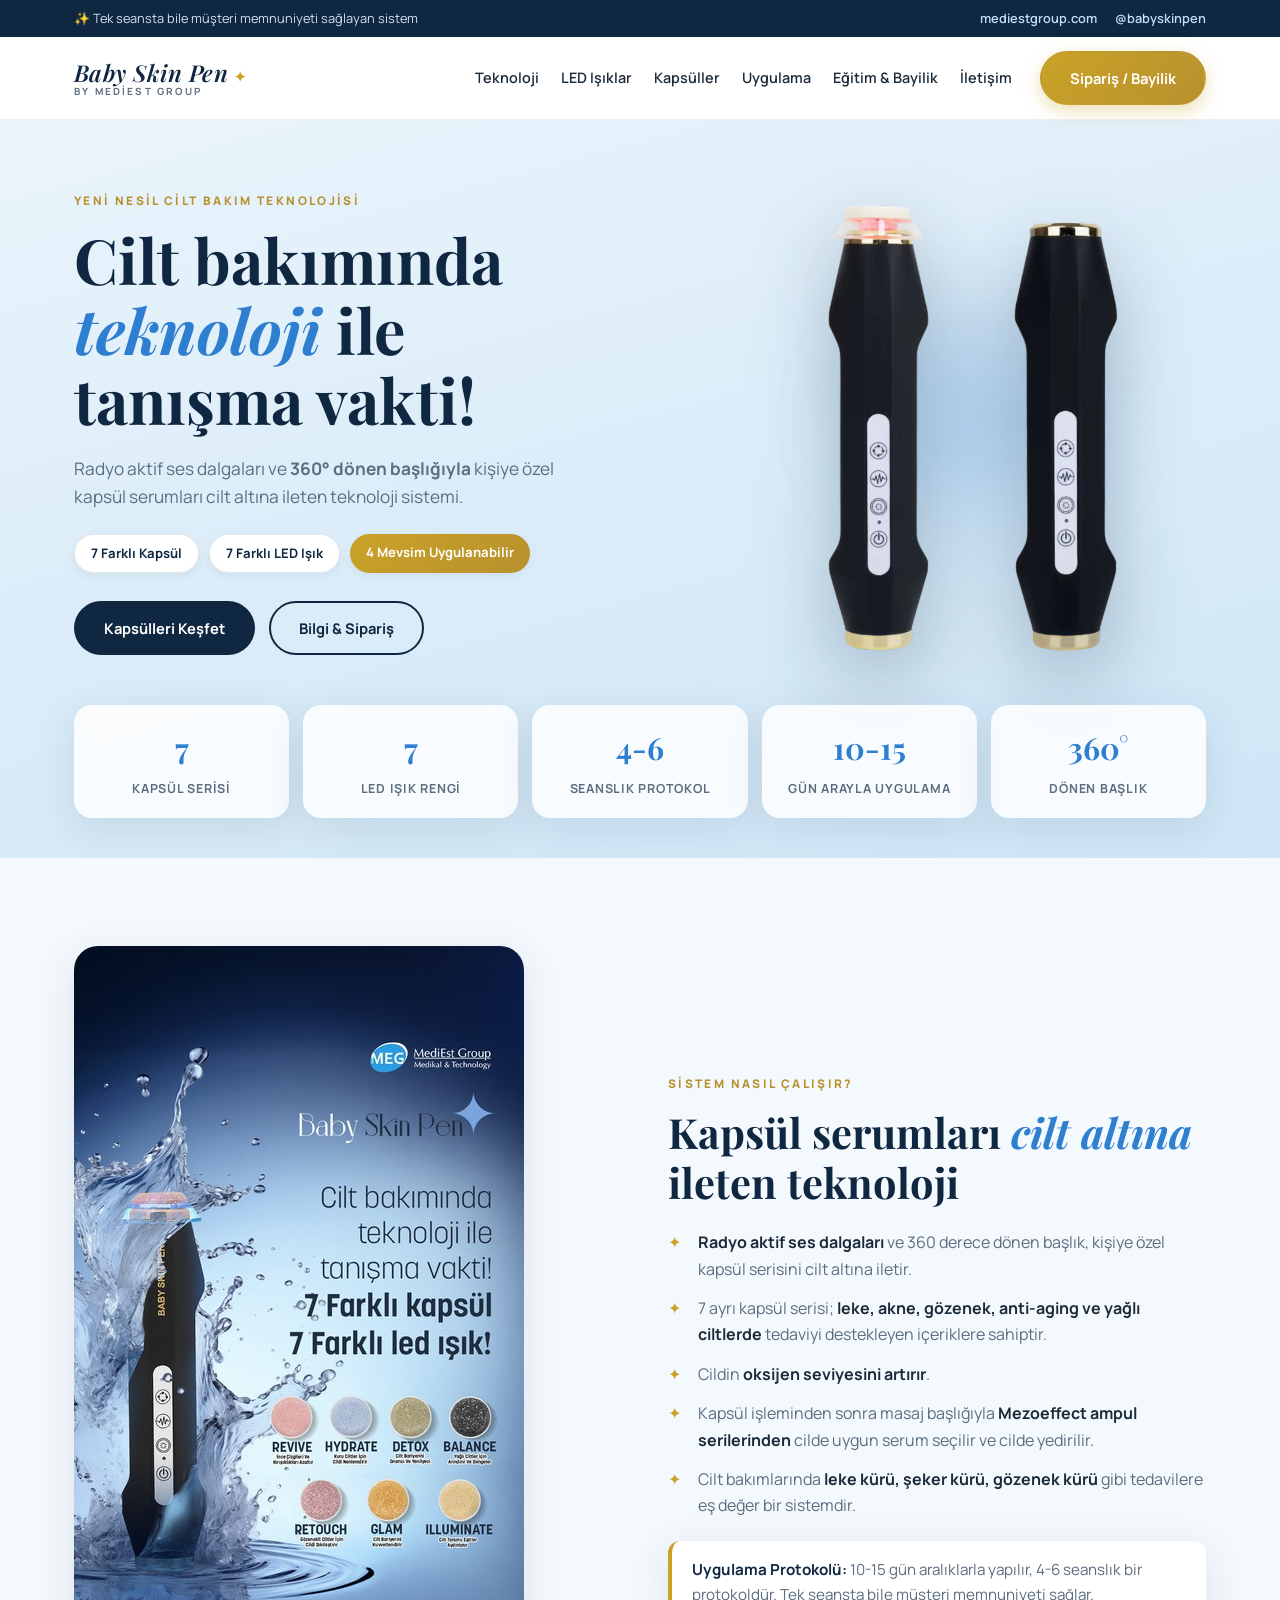
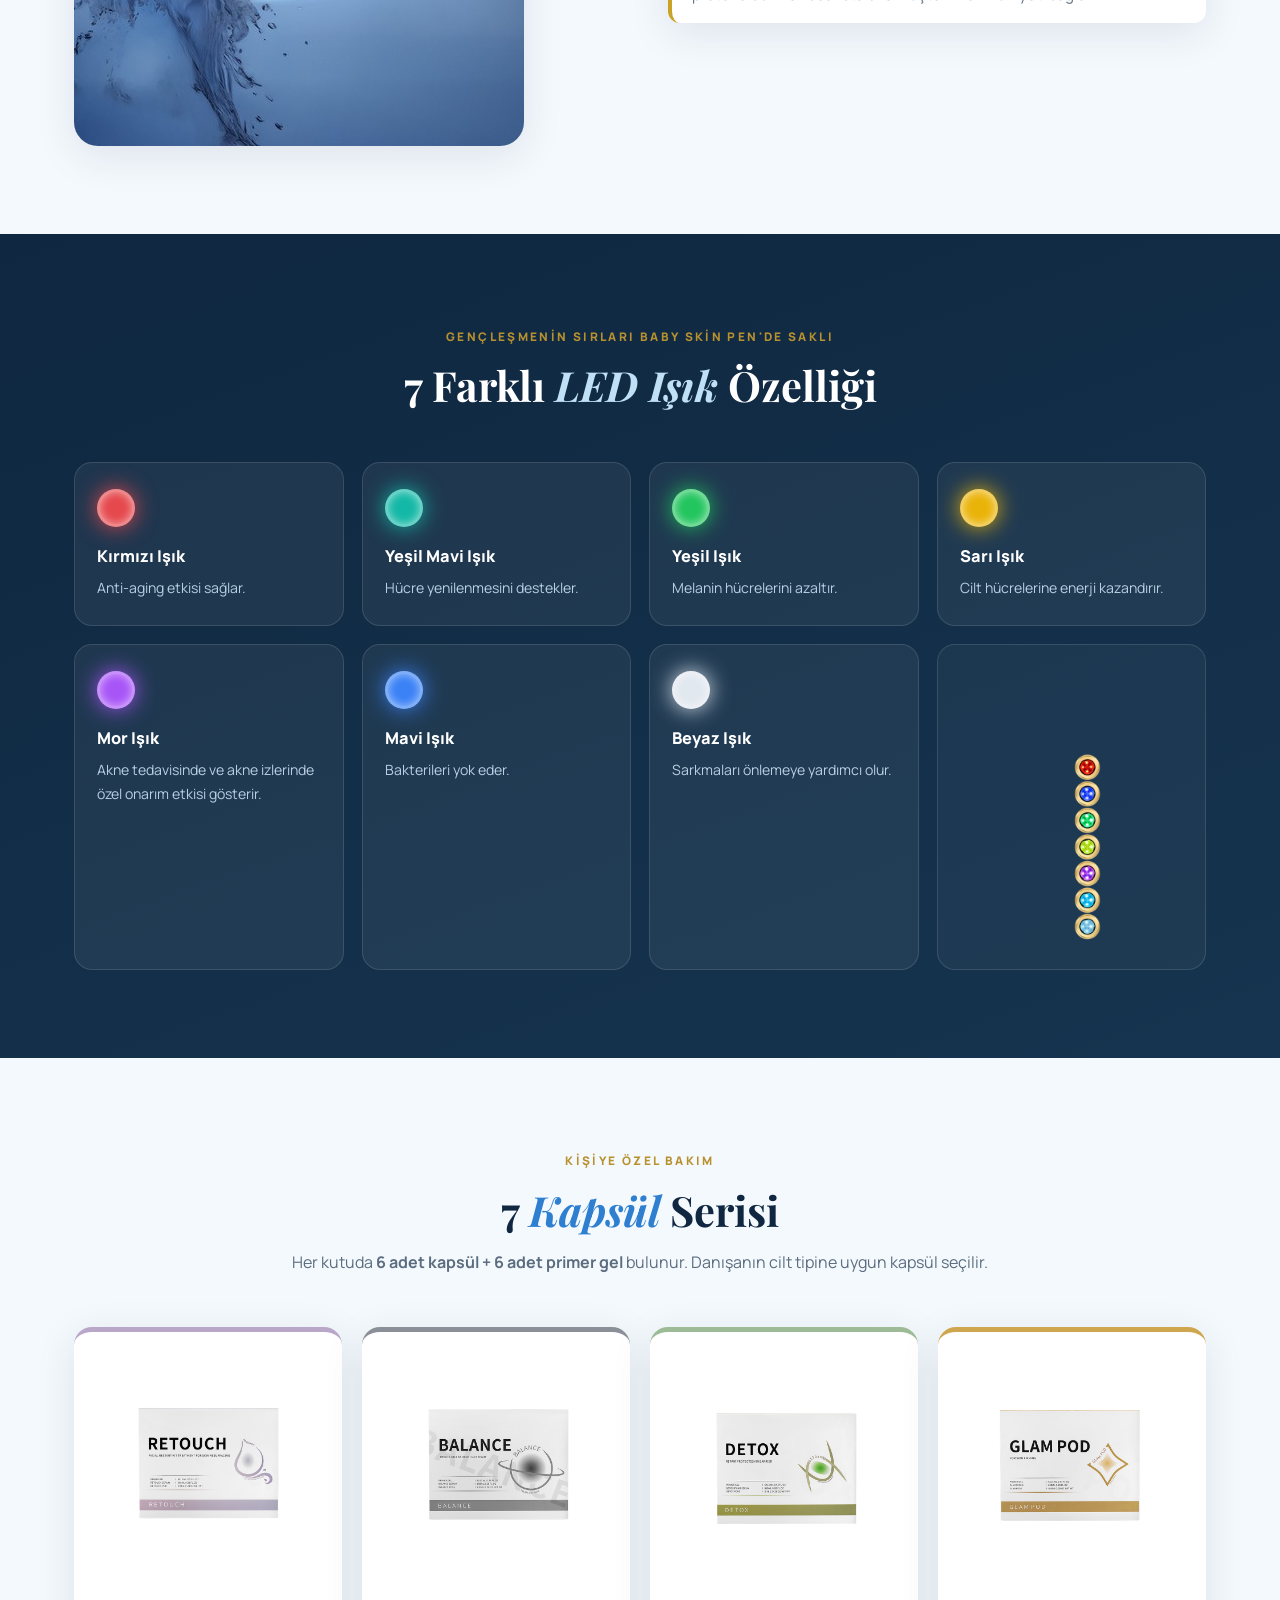
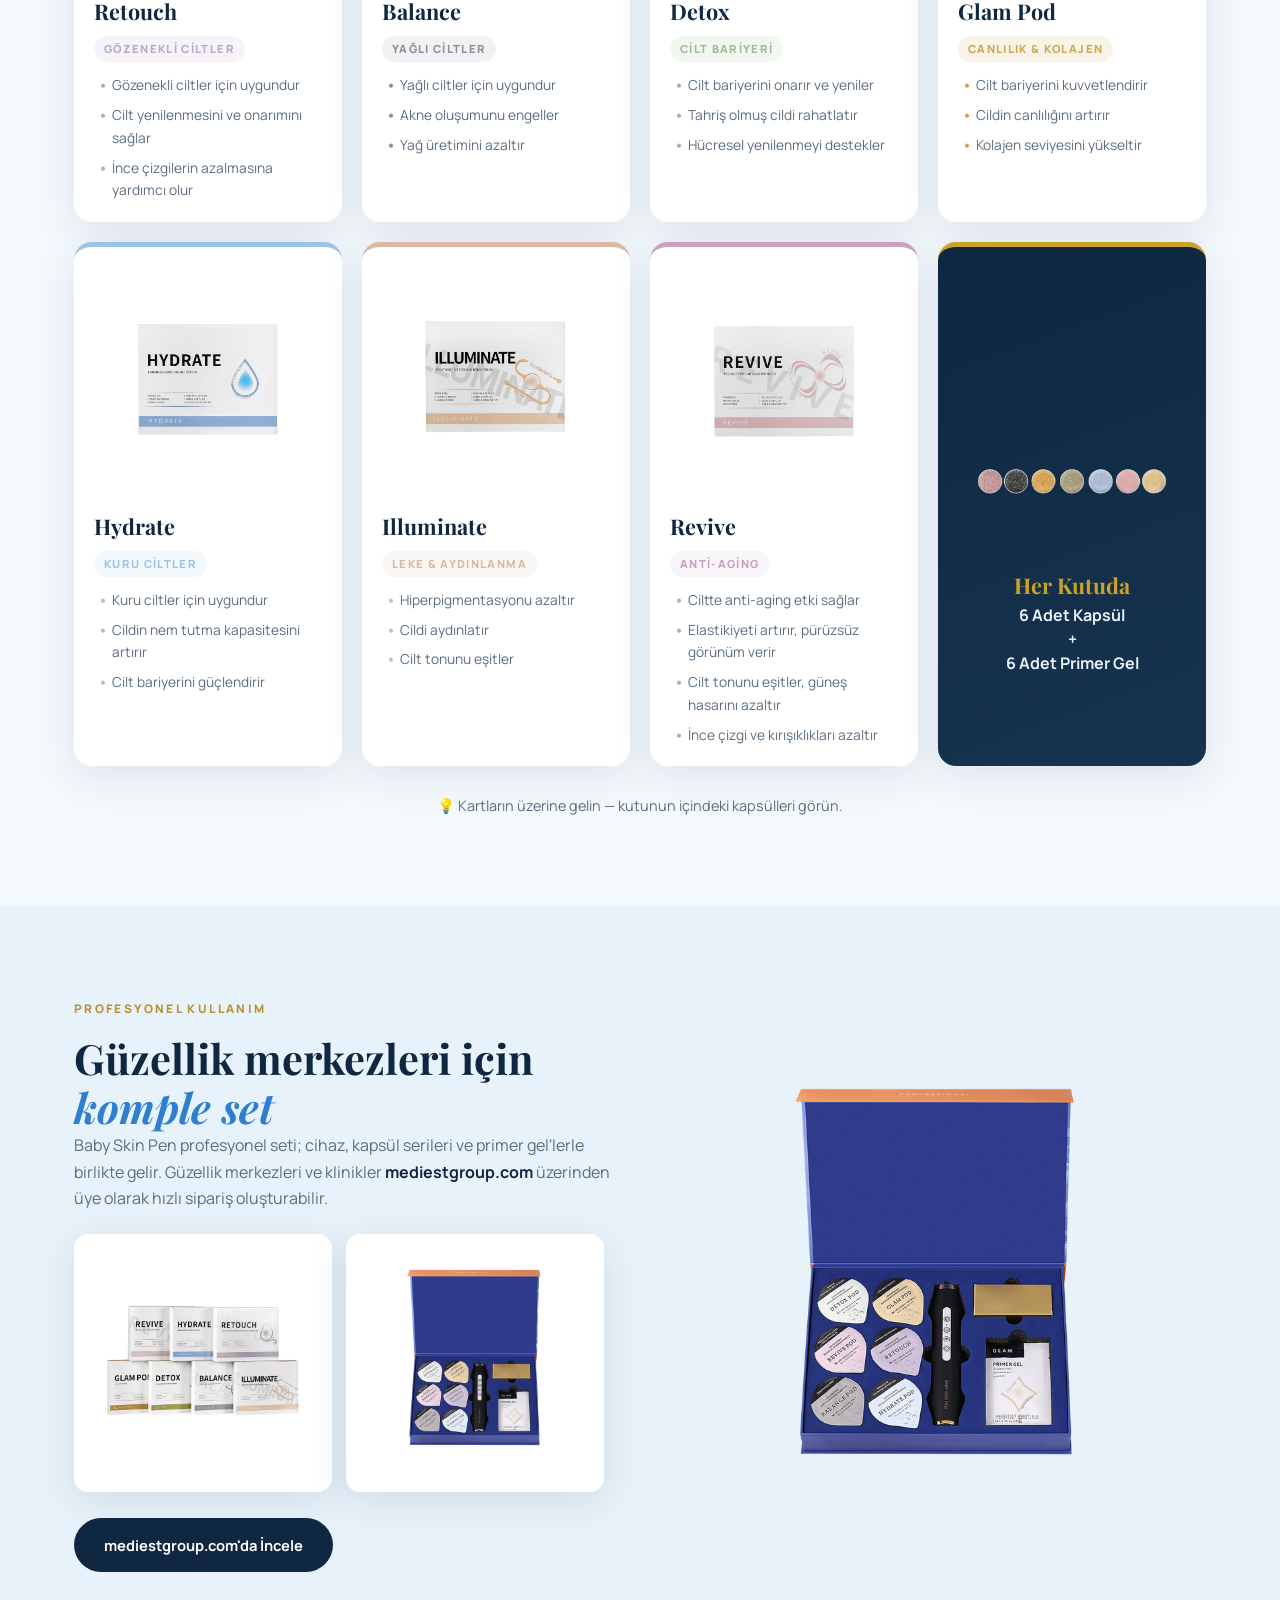
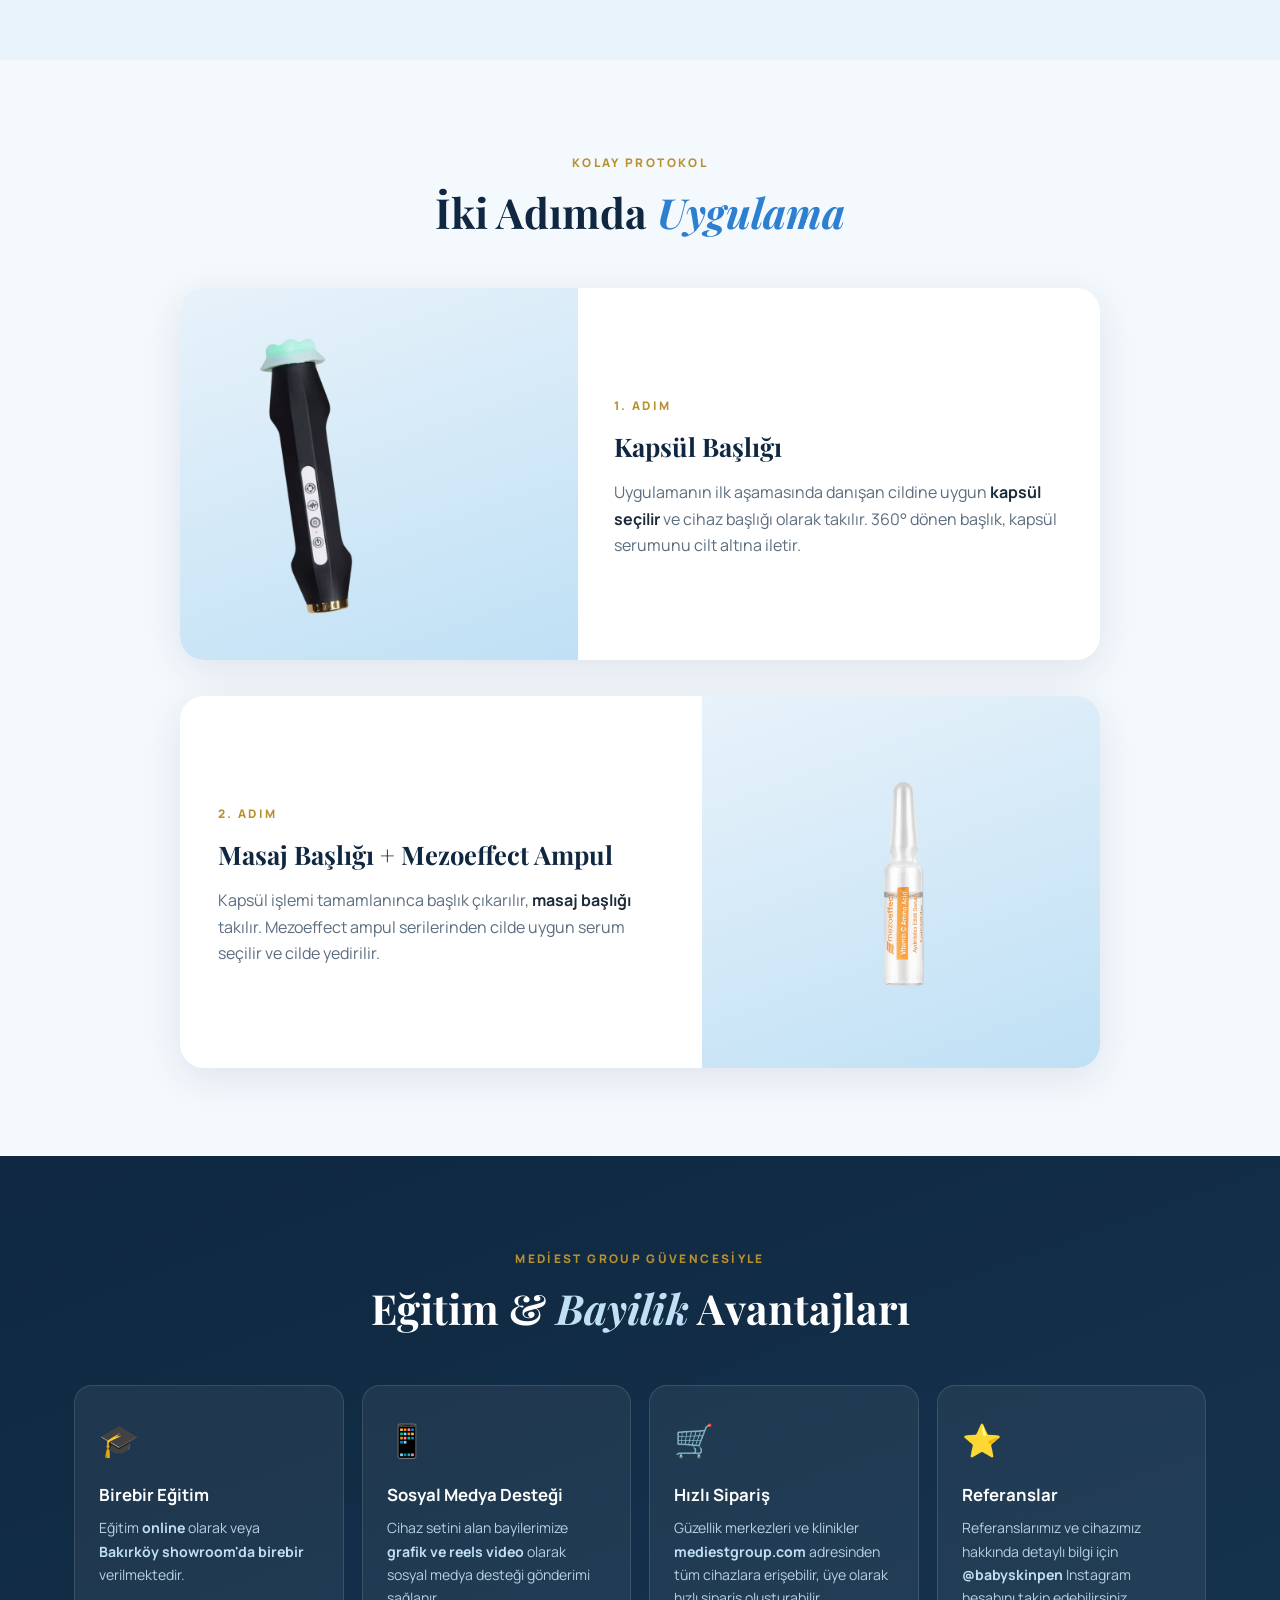
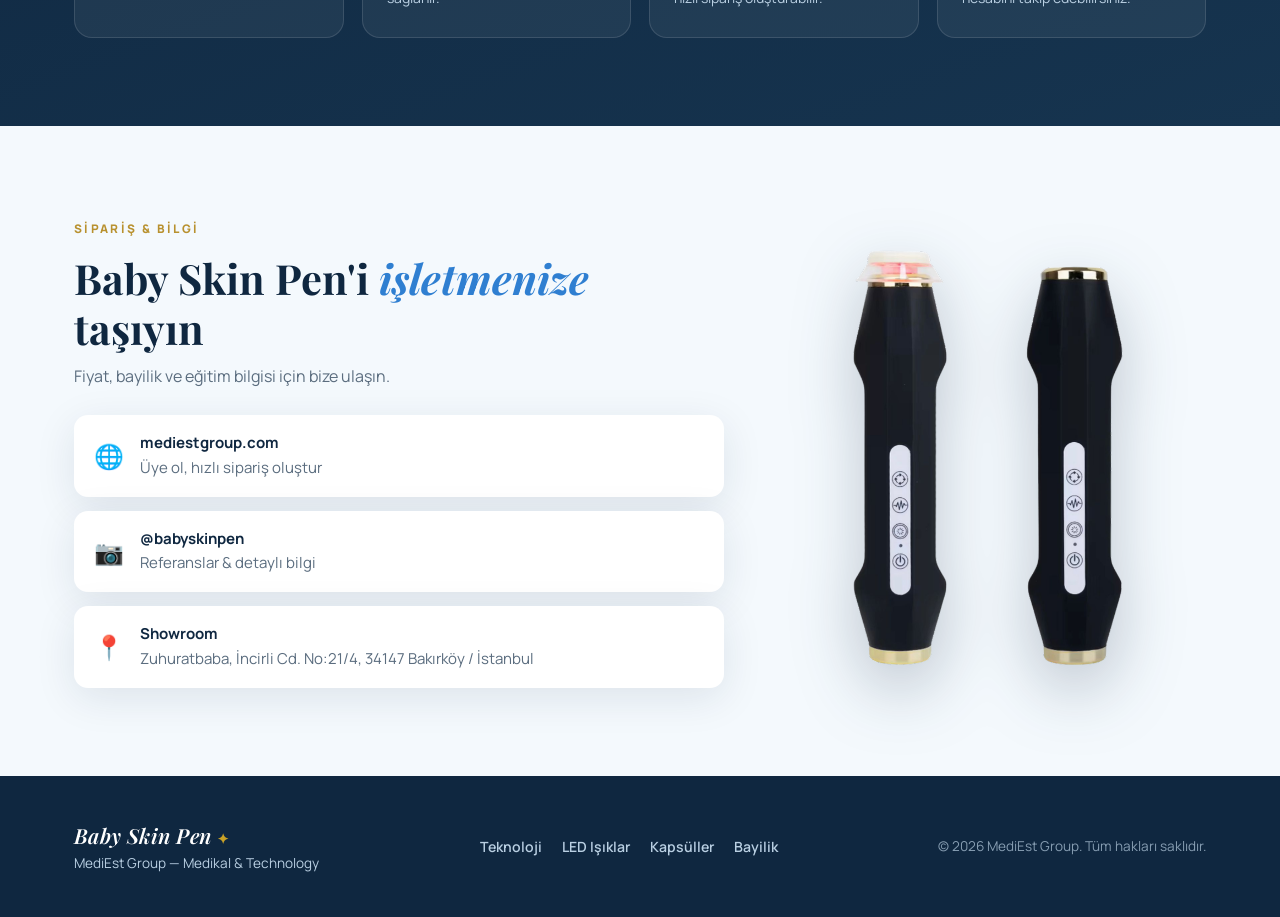
==== index.html @ 30f408c7 "Baby Skin Pen tanıtım sitesi: PDF sunumdan içerik+görseller, tek sayfa (hero/LED/7 kapsül/uygulama/b" ====
<!DOCTYPE html>
<html lang="tr">
<head>
<meta charset="UTF-8">
<meta name="viewport" content="width=device-width, initial-scale=1.0">
<title>Baby Skin Pen — 7 Kapsül, 7 LED Işık | MediEst Group</title>
<meta name="description" content="Baby Skin Pen: radyo aktif ses dalgaları ve 360° dönen başlığıyla kişiye özel kapsül serumları cilt altına ileten yeni nesil cilt bakım teknolojisi. 7 kapsül serisi, 7 LED ışık, 4 mevsim uygulanabilir.">
<link rel="preconnect" href="https://fonts.googleapis.com">
<link rel="preconnect" href="https://fonts.gstatic.com" crossorigin>
<link href="https://fonts.googleapis.com/css2?family=Playfair+Display:ital,wght@0,500;0,600;0,700;1,500;1,600&family=Manrope:wght@400;500;600;700;800&display=swap" rel="stylesheet">
<link rel="stylesheet" href="assets/css/style.css">
<link rel="icon" href="data:image/svg+xml,<svg xmlns='http://www.w3.org/2000/svg' viewBox='0 0 100 100'><text y='.9em' font-size='90'>💧</text></svg>">
</head>
<body>

<!-- ÜST BAR -->
<div class="topbar">
  <div class="container topbar-in">
    <span>✨ Tek seansta bile müşteri memnuniyeti sağlayan sistem</span>
    <div class="topbar-links">
      <a href="https://www.mediestgroup.com" target="_blank" rel="noopener">mediestgroup.com</a>
      <a href="https://instagram.com/babyskinpen" target="_blank" rel="noopener">@babyskinpen</a>
    </div>
  </div>
</div>

<!-- HEADER -->
<header class="header" id="top">
  <div class="container header-in">
    <a href="#top" class="brand">
      <span class="brand-script">Baby Skin Pen</span>
      <span class="brand-sub">by MediEst Group</span>
    </a>
    <nav class="nav" id="nav">
      <a href="#teknoloji">Teknoloji</a>
      <a href="#led">LED Işıklar</a>
      <a href="#kapsuller">Kapsüller</a>
      <a href="#uygulama">Uygulama</a>
      <a href="#egitim">Eğitim &amp; Bayilik</a>
      <a href="#iletisim">İletişim</a>
    </nav>
    <a href="#iletisim" class="btn btn-gold header-cta">Sipariş / Bayilik</a>
    <button class="hamburger" id="hamburger" aria-label="Menü"><span></span><span></span><span></span></button>
  </div>
</header>

<!-- HERO -->
<section class="hero">
  <div class="hero-bubbles" aria-hidden="true">
    <i></i><i></i><i></i><i></i><i></i><i></i>
  </div>
  <div class="container hero-in">
    <div class="hero-text reveal">
      <span class="eyebrow">Yeni Nesil Cilt Bakım Teknolojisi</span>
      <h1>Cilt bakımında<br><em>teknoloji</em> ile<br>tanışma vakti!</h1>
      <p class="hero-lead">Radyo aktif ses dalgaları ve <strong>360° dönen başlığıyla</strong> kişiye özel kapsül serumları cilt altına ileten teknoloji sistemi.</p>
      <div class="hero-badges">
        <span class="badge">7 Farklı Kapsül</span>
        <span class="badge">7 Farklı LED Işık</span>
        <span class="badge badge-gold">4 Mevsim Uygulanabilir</span>
      </div>
      <div class="hero-cta">
        <a href="#kapsuller" class="btn btn-navy">Kapsülleri Keşfet</a>
        <a href="#iletisim" class="btn btn-outline">Bilgi &amp; Sipariş</a>
      </div>
    </div>
    <div class="hero-visual reveal">
      <div class="hero-glow" aria-hidden="true"></div>
      <img src="assets/img/cihaz-duo.png" alt="Baby Skin Pen cihazı — kapsül başlıklı ve başlıksız görünüm" class="hero-device">
    </div>
  </div>
  <div class="container stats reveal">
    <div class="stat"><b>7</b><span>Kapsül Serisi</span></div>
    <div class="stat"><b>7</b><span>LED Işık Rengi</span></div>
    <div class="stat"><b>4-6</b><span>Seanslık Protokol</span></div>
    <div class="stat"><b>10-15</b><span>Gün Arayla Uygulama</span></div>
    <div class="stat"><b>360°</b><span>Dönen Başlık</span></div>
  </div>
</section>

<!-- TEKNOLOJİ -->
<section class="section" id="teknoloji">
  <div class="container split">
    <div class="split-media reveal">
      <img src="assets/img/hero-promo.jpg" alt="Baby Skin Pen — 7 farklı kapsül, 7 farklı LED ışık" class="promo-img">
    </div>
    <div class="split-text reveal">
      <span class="eyebrow">Sistem Nasıl Çalışır?</span>
      <h2>Kapsül serumları <em>cilt altına</em> ileten teknoloji</h2>
      <ul class="feature-list">
        <li><b>Radyo aktif ses dalgaları</b> ve 360 derece dönen başlık, kişiye özel kapsül serisini cilt altına iletir.</li>
        <li>7 ayrı kapsül serisi; <b>leke, akne, gözenek, anti-aging ve yağlı ciltlerde</b> tedaviyi destekleyen içeriklere sahiptir.</li>
        <li>Cildin <b>oksijen seviyesini artırır</b>.</li>
        <li>Kapsül işleminden sonra masaj başlığıyla <b>Mezoeffect ampul serilerinden</b> cilde uygun serum seçilir ve cilde yedirilir.</li>
        <li>Cilt bakımlarında <b>leke kürü, şeker kürü, gözenek kürü</b> gibi tedavilere eş değer bir sistemdir.</li>
      </ul>
      <div class="note-card">
        <b>Uygulama Protokolü:</b> 10-15 gün aralıklarla yapılır, 4-6 seanslık bir protokoldür. Tek seansta bile müşteri memnuniyeti sağlar.
      </div>
    </div>
  </div>
</section>

<!-- LED IŞIKLAR -->
<section class="section section-dark" id="led">
  <div class="container">
    <div class="section-head reveal">
      <span class="eyebrow">Gençleşmenin sırları Baby Skin Pen'de saklı</span>
      <h2>7 Farklı <em>LED Işık</em> Özelliği</h2>
    </div>
    <div class="led-grid">
      <div class="led-card reveal" style="--led:#e5484d"><i class="led-dot"></i><h3>Kırmızı Işık</h3><p>Anti-aging etkisi sağlar.</p></div>
      <div class="led-card reveal" style="--led:#14b8a6"><i class="led-dot"></i><h3>Yeşil Mavi Işık</h3><p>Hücre yenilenmesini destekler.</p></div>
      <div class="led-card reveal" style="--led:#22c55e"><i class="led-dot"></i><h3>Yeşil Işık</h3><p>Melanin hücrelerini azaltır.</p></div>
      <div class="led-card reveal" style="--led:#eab308"><i class="led-dot"></i><h3>Sarı Işık</h3><p>Cilt hücrelerine enerji kazandırır.</p></div>
      <div class="led-card reveal" style="--led:#a855f7"><i class="led-dot"></i><h3>Mor Işık</h3><p>Akne tedavisinde ve akne izlerinde özel onarım etkisi gösterir.</p></div>
      <div class="led-card reveal" style="--led:#3b82f6"><i class="led-dot"></i><h3>Mavi Işık</h3><p>Bakterileri yok eder.</p></div>
      <div class="led-card reveal" style="--led:#e2e8f0"><i class="led-dot"></i><h3>Beyaz Işık</h3><p>Sarkmaları önlemeye yardımcı olur.</p></div>
      <div class="led-card led-visual reveal">
        <img src="assets/img/led-basliklar.png" alt="Baby Skin Pen 7 renk LED başlıkları">
      </div>
    </div>
  </div>
</section>

<!-- KAPSÜLLER -->
<section class="section" id="kapsuller">
  <div class="container">
    <div class="section-head reveal">
      <span class="eyebrow">Kişiye Özel Bakım</span>
      <h2>7 <em>Kapsül</em> Serisi</h2>
      <p class="section-lead">Her kutuda <b>6 adet kapsül + 6 adet primer gel</b> bulunur. Danışanın cilt tipine uygun kapsül seçilir.</p>
    </div>
    <div class="caps-grid">
      <article class="cap-card reveal" style="--cap:#b9a7c9">
        <div class="cap-imgs"><img src="assets/img/kutu-retouch.png" alt="Retouch kapsül kutusu" class="cap-front"><img src="assets/img/pod-retouch.png" alt="Retouch kapsülleri" class="cap-back"></div>
        <h3>Retouch</h3><span class="cap-tag">Gözenekli Ciltler</span>
        <ul><li>Gözenekli ciltler için uygundur</li><li>Cilt yenilenmesini ve onarımını sağlar</li><li>İnce çizgilerin azalmasına yardımcı olur</li></ul>
      </article>
      <article class="cap-card reveal" style="--cap:#8a8f98">
        <div class="cap-imgs"><img src="assets/img/kutu-balance.png" alt="Balance kapsül kutusu" class="cap-front"><img src="assets/img/pod-balance.png" alt="Balance kapsülleri" class="cap-back"></div>
        <h3>Balance</h3><span class="cap-tag">Yağlı Ciltler</span>
        <ul><li>Yağlı ciltler için uygundur</li><li>Akne oluşumunu engeller</li><li>Yağ üretimini azaltır</li></ul>
      </article>
      <article class="cap-card reveal" style="--cap:#9dbb96">
        <div class="cap-imgs"><img src="assets/img/kutu-detox.png" alt="Detox kapsül kutusu" class="cap-front"><img src="assets/img/pod-detox.png" alt="Detox kapsülleri" class="cap-back"></div>
        <h3>Detox</h3><span class="cap-tag">Cilt Bariyeri</span>
        <ul><li>Cilt bariyerini onarır ve yeniler</li><li>Tahriş olmuş cildi rahatlatır</li><li>Hücresel yenilenmeyi destekler</li></ul>
      </article>
      <article class="cap-card reveal" style="--cap:#cfa64e">
        <div class="cap-imgs"><img src="assets/img/kutu-glam.png" alt="Glam Pod kapsül kutusu" class="cap-front"><img src="assets/img/pod-glam.png" alt="Glam Pod kapsülleri" class="cap-back"></div>
        <h3>Glam Pod</h3><span class="cap-tag">Canlılık &amp; Kolajen</span>
        <ul><li>Cilt bariyerini kuvvetlendirir</li><li>Cildin canlılığını artırır</li><li>Kolajen seviyesini yükseltir</li></ul>
      </article>
      <article class="cap-card reveal" style="--cap:#9cc3e5">
        <div class="cap-imgs"><img src="assets/img/kutu-hydrate.png" alt="Hydrate kapsül kutusu" class="cap-front"><img src="assets/img/pod-hydrate.png" alt="Hydrate kapsülleri" class="cap-back"></div>
        <h3>Hydrate</h3><span class="cap-tag">Kuru Ciltler</span>
        <ul><li>Kuru ciltler için uygundur</li><li>Cildin nem tutma kapasitesini artırır</li><li>Cilt bariyerini güçlendirir</li></ul>
      </article>
      <article class="cap-card reveal" style="--cap:#d9b8a5">
        <div class="cap-imgs"><img src="assets/img/kutu-illuminate.png" alt="Illuminate kapsül kutusu" class="cap-front"><img src="assets/img/pod-illuminate.png" alt="Illuminate kapsülleri" class="cap-back"></div>
        <h3>Illuminate</h3><span class="cap-tag">Leke &amp; Aydınlanma</span>
        <ul><li>Hiperpigmentasyonu azaltır</li><li>Cildi aydınlatır</li><li>Cilt tonunu eşitler</li></ul>
      </article>
      <article class="cap-card reveal" style="--cap:#c9a0c0">
        <div class="cap-imgs"><img src="assets/img/kutu-revive.png" alt="Revive kapsül kutusu" class="cap-front"><img src="assets/img/pod-revive.png" alt="Revive kapsülleri" class="cap-back"></div>
        <h3>Revive</h3><span class="cap-tag">Anti-Aging</span>
        <ul><li>Ciltte anti-aging etki sağlar</li><li>Elastikiyeti artırır, pürüzsüz görünüm verir</li><li>Cilt tonunu eşitler, güneş hasarını azaltır</li><li>İnce çizgi ve kırışıklıkları azaltır</li></ul>
      </article>
      <article class="cap-card cap-kit reveal">
        <img src="assets/img/kapsul-icerikleri.png" alt="7 kapsülün içerikleri" class="kit-img">
        <h3>Her Kutuda</h3>
        <p class="kit-line">6 Adet Kapsül<br>+<br>6 Adet Primer Gel</p>
      </article>
    </div>
    <p class="caps-hint reveal">💡 Kartların üzerine gelin — kutunun içindeki kapsülleri görün.</p>
  </div>
</section>

<!-- PROFESYONEL SET -->
<section class="section section-soft" id="set">
  <div class="container split">
    <div class="split-text reveal">
      <span class="eyebrow">Profesyonel Kullanım</span>
      <h2>Güzellik merkezleri için <em>komple set</em></h2>
      <p>Baby Skin Pen profesyonel seti; cihaz, kapsül serileri ve primer gel'lerle birlikte gelir. Güzellik merkezleri ve klinikler <b>mediestgroup.com</b> üzerinden üye olarak hızlı sipariş oluşturabilir.</p>
      <div class="set-thumbs">
        <img src="assets/img/tum-kutular.png" alt="7 kapsül serisi kutuları">
        <img src="assets/img/profesyonel-set.png" alt="Baby Skin Pen profesyonel set kutusu">
      </div>
      <a href="https://www.mediestgroup.com" target="_blank" rel="noopener" class="btn btn-navy">mediestgroup.com'da İncele</a>
    </div>
    <div class="split-media reveal">
      <img src="assets/img/profesyonel-set.png" alt="Baby Skin Pen profesyonel set — kapsüller, cihaz ve primer gel" class="set-hero">
    </div>
  </div>
</section>

<!-- UYGULAMA ADIMLARI -->
<section class="section" id="uygulama">
  <div class="container">
    <div class="section-head reveal">
      <span class="eyebrow">Kolay Protokol</span>
      <h2>İki Adımda <em>Uygulama</em></h2>
    </div>
    <div class="steps">
      <div class="step reveal">
        <div class="step-media"><img src="assets/img/cihaz-kapsul-basligi.png" alt="Cihaza takılı kapsül başlığı"></div>
        <div class="step-body">
          <span class="step-no">1. Adım</span>
          <h3>Kapsül Başlığı</h3>
          <p>Uygulamanın ilk aşamasında danışan cildine uygun <b>kapsül seçilir</b> ve cihaz başlığı olarak takılır. 360° dönen başlık, kapsül serumunu cilt altına iletir.</p>
        </div>
      </div>
      <div class="step step-rev reveal">
        <div class="step-media"><img src="assets/img/mezoeffect-ampul.png" alt="Mezoeffect ampul serumu"></div>
        <div class="step-body">
          <span class="step-no">2. Adım</span>
          <h3>Masaj Başlığı + Mezoeffect Ampul</h3>
          <p>Kapsül işlemi tamamlanınca başlık çıkarılır, <b>masaj başlığı</b> takılır. Mezoeffect ampul serilerinden cilde uygun serum seçilir ve cilde yedirilir.</p>
        </div>
      </div>
    </div>
  </div>
</section>

<!-- EĞİTİM & BAYİLİK -->
<section class="section section-dark" id="egitim">
  <div class="container">
    <div class="section-head reveal">
      <span class="eyebrow">MediEst Group Güvencesiyle</span>
      <h2>Eğitim &amp; <em>Bayilik</em> Avantajları</h2>
    </div>
    <div class="adv-grid">
      <div class="adv-card reveal">
        <span class="adv-ico">🎓</span>
        <h3>Birebir Eğitim</h3>
        <p>Eğitim <b>online</b> olarak veya <b>Bakırköy showroom'da birebir</b> verilmektedir.</p>
      </div>
      <div class="adv-card reveal">
        <span class="adv-ico">📱</span>
        <h3>Sosyal Medya Desteği</h3>
        <p>Cihaz setini alan bayilerimize <b>grafik ve reels video</b> olarak sosyal medya desteği gönderimi sağlanır.</p>
      </div>
      <div class="adv-card reveal">
        <span class="adv-ico">🛒</span>
        <h3>Hızlı Sipariş</h3>
        <p>Güzellik merkezleri ve klinikler <b>mediestgroup.com</b> adresinden tüm cihazlara erişebilir, üye olarak hızlı sipariş oluşturabilir.</p>
      </div>
      <div class="adv-card reveal">
        <span class="adv-ico">⭐</span>
        <h3>Referanslar</h3>
        <p>Referanslarımız ve cihazımız hakkında detaylı bilgi için <b>@babyskinpen</b> Instagram hesabını takip edebilirsiniz.</p>
      </div>
    </div>
  </div>
</section>

<!-- İLETİŞİM -->
<section class="section" id="iletisim">
  <div class="container contact">
    <div class="contact-card reveal">
      <span class="eyebrow">Sipariş &amp; Bilgi</span>
      <h2>Baby Skin Pen'i <em>işletmenize</em> taşıyın</h2>
      <p>Fiyat, bayilik ve eğitim bilgisi için bize ulaşın.</p>
      <div class="contact-rows">
        <a class="contact-row" href="https://www.mediestgroup.com" target="_blank" rel="noopener">
          <span class="c-ico">🌐</span><span><b>mediestgroup.com</b><br>Üye ol, hızlı sipariş oluştur</span>
        </a>
        <a class="contact-row" href="https://instagram.com/babyskinpen" target="_blank" rel="noopener">
          <span class="c-ico">📷</span><span><b>@babyskinpen</b><br>Referanslar &amp; detaylı bilgi</span>
        </a>
        <div class="contact-row">
          <span class="c-ico">📍</span><span><b>Showroom</b><br>Zuhuratbaba, İncirli Cd. No:21/4, 34147 Bakırköy / İstanbul</span>
        </div>
      </div>
    </div>
    <div class="contact-visual reveal">
      <img src="assets/img/cihaz-duo.png" alt="Baby Skin Pen cihazı">
    </div>
  </div>
</section>

<!-- FOOTER -->
<footer class="footer">
  <div class="container footer-in">
    <div>
      <span class="brand-script">Baby Skin Pen</span>
      <p>MediEst Group — Medikal &amp; Technology</p>
    </div>
    <nav class="footer-nav">
      <a href="#teknoloji">Teknoloji</a>
      <a href="#led">LED Işıklar</a>
      <a href="#kapsuller">Kapsüller</a>
      <a href="#egitim">Bayilik</a>
    </nav>
    <p class="footer-copy">© 2026 MediEst Group. Tüm hakları saklıdır.</p>
  </div>
</footer>

<script src="assets/js/main.js"></script>
</body>
</html>
---- assets/css/style.css ----
/* ============ BABY SKIN PEN — MediEst Group ============ */
:root{
  --ice:#f4f9fd;
  --ice-2:#e8f2fa;
  --navy:#0f2740;
  --navy-2:#16344f;
  --blue:#2f7fd1;
  --blue-soft:#bfe0f5;
  --gold:#c9a227;
  --gold-2:#b8912f;
  --ink:#1c2b3a;
  --muted:#5b6d7f;
  --white:#ffffff;
  --radius:18px;
  --shadow:0 10px 40px rgba(15,39,64,.10);
  --font-body:'Manrope',system-ui,-apple-system,sans-serif;
  --font-display:'Playfair Display',Georgia,serif;
}
*{margin:0;padding:0;box-sizing:border-box}
html{scroll-behavior:smooth}
body{font-family:var(--font-body);color:var(--ink);background:var(--ice);line-height:1.65;overflow-x:hidden}
img{max-width:100%;display:block}
a{color:inherit;text-decoration:none}
ul{list-style:none}
.container{max-width:1180px;margin:0 auto;padding:0 24px}

/* ---------- Topbar ---------- */
.topbar{background:var(--navy);color:#cfe3f5;font-size:.8rem;padding:8px 0}
.topbar-in{display:flex;justify-content:space-between;gap:16px;flex-wrap:wrap}
.topbar-links{display:flex;gap:18px}
.topbar-links a{color:var(--blue-soft);font-weight:600}
.topbar-links a:hover{color:#fff}

/* ---------- Header ---------- */
.header{position:sticky;top:0;z-index:50;background:rgba(255,255,255,.92);backdrop-filter:blur(12px);border-bottom:1px solid rgba(15,39,64,.08)}
.header-in{display:flex;align-items:center;gap:28px;padding:14px 24px}
.brand{display:flex;flex-direction:column;line-height:1.1}
.brand-script{font-family:var(--font-display);font-style:italic;font-weight:600;font-size:1.45rem;color:var(--navy);letter-spacing:.02em}
.brand-script::after{content:'✦';color:var(--gold);font-style:normal;margin-left:6px;font-size:.9rem}
.brand-sub{font-size:.62rem;text-transform:uppercase;letter-spacing:.22em;color:var(--muted);font-weight:700}
.nav{display:flex;gap:22px;margin-left:auto}
.nav a{font-size:.9rem;font-weight:600;color:var(--ink);position:relative;padding:4px 0}
.nav a::after{content:'';position:absolute;left:0;bottom:-2px;width:0;height:2px;background:var(--gold);transition:width .25s}
.nav a:hover::after{width:100%}
.header-cta{white-space:nowrap}
.hamburger{display:none;background:none;border:0;cursor:pointer;padding:6px}
.hamburger span{display:block;width:24px;height:2.5px;background:var(--navy);margin:5px 0;border-radius:2px;transition:.3s}

/* ---------- Butonlar ---------- */
.btn{display:inline-block;padding:13px 28px;border-radius:999px;font-weight:700;font-size:.92rem;transition:.25s;border:2px solid transparent}
.btn-gold{background:linear-gradient(135deg,var(--gold),var(--gold-2));color:#fff;box-shadow:0 6px 18px rgba(201,162,39,.35)}
.btn-gold:hover{transform:translateY(-2px);box-shadow:0 10px 24px rgba(201,162,39,.45)}
.btn-navy{background:var(--navy);color:#fff}
.btn-navy:hover{background:var(--navy-2);transform:translateY(-2px)}
.btn-outline{border-color:var(--navy);color:var(--navy)}
.btn-outline:hover{background:var(--navy);color:#fff}

/* ---------- Hero ---------- */
.hero{position:relative;background:linear-gradient(165deg,#eaf4fb 0%,#dcedf9 45%,#cfe6f6 100%);overflow:hidden;padding:64px 0 40px}
.hero-in{display:grid;grid-template-columns:1.15fr .85fr;gap:40px;align-items:center;position:relative;z-index:2}
.eyebrow{display:inline-block;font-size:.74rem;font-weight:800;text-transform:uppercase;letter-spacing:.2em;color:var(--gold-2);margin-bottom:14px}
.hero h1{font-family:var(--font-display);font-size:clamp(2.4rem,5vw,3.9rem);font-weight:700;color:var(--navy);line-height:1.12}
.hero h1 em{font-style:italic;color:var(--blue)}
.hero-lead{margin:20px 0 22px;font-size:1.08rem;color:var(--muted);max-width:520px}
.hero-badges{display:flex;gap:10px;flex-wrap:wrap;margin-bottom:28px}
.badge{background:#fff;border:1px solid rgba(15,39,64,.1);padding:8px 16px;border-radius:999px;font-size:.82rem;font-weight:700;color:var(--navy);box-shadow:0 3px 10px rgba(15,39,64,.06)}
.badge-gold{background:linear-gradient(135deg,var(--gold),var(--gold-2));color:#fff;border:0}
.hero-cta{display:flex;gap:14px;flex-wrap:wrap}
.hero-visual{position:relative;display:flex;justify-content:center}
.hero-glow{position:absolute;inset:10% 15%;background:radial-gradient(circle,rgba(47,127,209,.28),transparent 65%);filter:blur(30px)}
.hero-device{position:relative;max-height:480px;object-fit:contain;filter:drop-shadow(0 30px 40px rgba(15,39,64,.28));animation:float 5s ease-in-out infinite}
@keyframes float{0%,100%{transform:translateY(0)}50%{transform:translateY(-14px)}}
.hero-bubbles i{position:absolute;border-radius:50%;background:radial-gradient(circle at 30% 30%,rgba(255,255,255,.9),rgba(191,224,245,.25));box-shadow:inset 0 0 8px rgba(255,255,255,.6);animation:rise 12s linear infinite;opacity:.7}
.hero-bubbles i:nth-child(1){width:26px;height:26px;left:8%;bottom:-30px;animation-delay:0s}
.hero-bubbles i:nth-child(2){width:14px;height:14px;left:22%;bottom:-20px;animation-delay:3s}
.hero-bubbles i:nth-child(3){width:34px;height:34px;left:55%;bottom:-40px;animation-delay:1.5s}
.hero-bubbles i:nth-child(4){width:18px;height:18px;left:70%;bottom:-20px;animation-delay:5s}
.hero-bubbles i:nth-child(5){width:22px;height:22px;left:85%;bottom:-25px;animation-delay:2.2s}
.hero-bubbles i:nth-child(6){width:12px;height:12px;left:40%;bottom:-15px;animation-delay:7s}
@keyframes rise{to{transform:translateY(-110vh)}}

/* ---------- Stats ---------- */
.stats{display:grid;grid-template-columns:repeat(5,1fr);gap:14px;margin-top:48px;position:relative;z-index:2}
.stat{background:rgba(255,255,255,.85);backdrop-filter:blur(8px);border-radius:var(--radius);padding:18px 12px;text-align:center;box-shadow:var(--shadow)}
.stat b{display:block;font-family:var(--font-display);font-size:1.9rem;color:var(--blue)}
.stat span{font-size:.78rem;font-weight:700;color:var(--muted);text-transform:uppercase;letter-spacing:.06em}

/* ---------- Bölümler ---------- */
.section{padding:88px 0}
.section-soft{background:var(--ice-2)}
.section-dark{background:linear-gradient(160deg,var(--navy) 0%,var(--navy-2) 100%);color:#e8f1f9}
.section-head{text-align:center;max-width:720px;margin:0 auto 52px}
.section-head h2,.split-text h2,.contact-card h2{font-family:var(--font-display);font-size:clamp(1.8rem,3.6vw,2.6rem);font-weight:700;color:var(--navy);line-height:1.2}
.section-dark .section-head h2{color:#fff}
h2 em{font-style:italic;color:var(--blue)}
.section-dark h2 em{color:var(--blue-soft)}
.section-lead{margin-top:14px;color:var(--muted)}
.section-dark .section-lead{color:#b9cfe2}

/* ---------- Split ---------- */
.split{display:grid;grid-template-columns:1fr 1fr;gap:56px;align-items:center}
.promo-img{border-radius:24px;box-shadow:var(--shadow)}
.feature-list{margin:22px 0;display:grid;gap:13px}
.feature-list li{position:relative;padding-left:30px;color:var(--muted)}
.feature-list li b{color:var(--ink)}
.feature-list li::before{content:'✦';position:absolute;left:0;top:0;color:var(--gold);font-size:1rem}
.note-card{background:#fff;border-left:4px solid var(--gold);border-radius:12px;padding:16px 20px;box-shadow:var(--shadow);font-size:.95rem;color:var(--muted)}
.note-card b{color:var(--navy)}

/* ---------- LED ---------- */
.led-grid{display:grid;grid-template-columns:repeat(4,1fr);gap:18px}
.led-card{background:rgba(255,255,255,.06);border:1px solid rgba(255,255,255,.12);border-radius:var(--radius);padding:26px 22px;transition:.3s}
.led-card:hover{background:rgba(255,255,255,.12);transform:translateY(-4px)}
.led-dot{display:block;width:38px;height:38px;border-radius:50%;background:var(--led);box-shadow:0 0 22px var(--led),inset 0 0 8px rgba(255,255,255,.5);margin-bottom:16px;border:3px solid rgba(255,255,255,.35)}
.led-card h3{font-size:1.02rem;font-weight:800;color:#fff;margin-bottom:6px}
.led-card p{font-size:.88rem;color:#b9cfe2}
.led-visual{display:flex;align-items:center;justify-content:center;padding:12px;background:rgba(255,255,255,.04)}
.led-visual img{max-height:300px;object-fit:contain}

/* ---------- Kapsüller ---------- */
.caps-grid{display:grid;grid-template-columns:repeat(4,1fr);gap:20px}
.cap-card{background:#fff;border-radius:var(--radius);padding:20px;box-shadow:var(--shadow);border-top:5px solid var(--cap,var(--blue));transition:.3s;display:flex;flex-direction:column}
.cap-card:hover{transform:translateY(-6px);box-shadow:0 18px 50px rgba(15,39,64,.16)}
.cap-imgs{position:relative;aspect-ratio:1;margin-bottom:14px}
.cap-imgs img{position:absolute;inset:0;width:100%;height:100%;object-fit:contain;transition:opacity .4s}
.cap-back{opacity:0}
.cap-card:hover .cap-back{opacity:1}
.cap-card:hover .cap-front{opacity:0}
.cap-card h3{font-family:var(--font-display);font-size:1.35rem;color:var(--navy)}
.cap-tag{display:inline-block;align-self:flex-start;font-size:.7rem;font-weight:800;text-transform:uppercase;letter-spacing:.12em;color:var(--cap,var(--blue));background:color-mix(in srgb,var(--cap,var(--blue)) 12%,#fff);padding:4px 10px;border-radius:999px;margin:6px 0 12px}
.cap-card ul{display:grid;gap:7px;font-size:.86rem;color:var(--muted)}
.cap-card ul li{position:relative;padding-left:18px}
.cap-card ul li::before{content:'•';position:absolute;left:4px;color:var(--cap,var(--blue));font-weight:900}
.cap-kit{align-items:center;justify-content:center;text-align:center;background:linear-gradient(160deg,var(--navy),var(--navy-2));border-top-color:var(--gold)}
.cap-kit .kit-img{max-height:220px;object-fit:contain}
.cap-kit h3{color:var(--gold);margin-top:10px}
.kit-line{color:#e8f1f9;font-weight:700;line-height:1.5}
.caps-hint{text-align:center;margin-top:28px;color:var(--muted);font-size:.9rem}

/* ---------- Set ---------- */
.set-hero{border-radius:24px}
.set-thumbs{display:flex;gap:14px;margin:22px 0 26px}
.set-thumbs img{width:48%;background:#fff;border-radius:14px;box-shadow:var(--shadow);object-fit:contain;aspect-ratio:1}
.split-text p{color:var(--muted)}
.split-text p b{color:var(--navy)}

/* ---------- Adımlar ---------- */
.steps{display:grid;gap:36px;max-width:920px;margin:0 auto}
.step{display:grid;grid-template-columns:.9fr 1.1fr;gap:36px;align-items:center;background:#fff;border-radius:24px;box-shadow:var(--shadow);overflow:hidden}
.step-rev{grid-template-columns:1.1fr .9fr}
.step-rev .step-media{order:2}
.step-media{background:linear-gradient(160deg,var(--ice-2),var(--blue-soft));display:flex;align-items:center;justify-content:center;padding:26px;height:100%}
.step-media img{max-height:320px;object-fit:contain}
.step-body{padding:34px 38px 34px 0}
.step-rev .step-body{padding:34px 0 34px 38px}
.step-no{font-size:.74rem;font-weight:800;text-transform:uppercase;letter-spacing:.2em;color:var(--gold-2)}
.step-body h3{font-family:var(--font-display);font-size:1.6rem;color:var(--navy);margin:8px 0 12px}
.step-body p{color:var(--muted)}
.step-body p b{color:var(--ink)}

/* ---------- Avantajlar ---------- */
.adv-grid{display:grid;grid-template-columns:repeat(4,1fr);gap:18px}
.adv-card{background:rgba(255,255,255,.06);border:1px solid rgba(255,255,255,.12);border-radius:var(--radius);padding:28px 24px;transition:.3s}
.adv-card:hover{background:rgba(255,255,255,.12);transform:translateY(-4px)}
.adv-ico{font-size:2rem;display:block;margin-bottom:14px}
.adv-card h3{color:#fff;font-size:1.05rem;margin-bottom:8px}
.adv-card p{font-size:.88rem;color:#b9cfe2}
.adv-card p b{color:var(--blue-soft)}

/* ---------- İletişim ---------- */
.contact{display:grid;grid-template-columns:1.2fr .8fr;gap:48px;align-items:center}
.contact-card p{color:var(--muted);margin:10px 0 26px}
.contact-rows{display:grid;gap:14px}
.contact-row{display:flex;gap:16px;align-items:center;background:#fff;border-radius:14px;padding:16px 20px;box-shadow:var(--shadow);transition:.25s;font-size:.94rem;color:var(--muted)}
a.contact-row:hover{transform:translateX(6px)}
.contact-row b{color:var(--navy)}
.c-ico{font-size:1.5rem}
.contact-visual img{max-height:440px;object-fit:contain;margin:0 auto;filter:drop-shadow(0 24px 32px rgba(15,39,64,.25))}

/* ---------- Footer ---------- */
.footer{background:var(--navy);color:#b9cfe2;padding:42px 0}
.footer-in{display:flex;justify-content:space-between;align-items:center;gap:24px;flex-wrap:wrap}
.footer .brand-script{color:#fff;font-size:1.3rem}
.footer p{font-size:.85rem}
.footer-nav{display:flex;gap:20px}
.footer-nav a{font-size:.88rem;font-weight:600}
.footer-nav a:hover{color:#fff}
.footer-copy{font-size:.78rem;opacity:.7}

/* ---------- Reveal ---------- */
.reveal{opacity:0;transform:translateY(28px);transition:opacity .7s ease,transform .7s ease}
.reveal.in{opacity:1;transform:none}

/* ---------- Responsive ---------- */
@media(max-width:1020px){
  .led-grid,.caps-grid,.adv-grid{grid-template-columns:repeat(2,1fr)}
  .stats{grid-template-columns:repeat(3,1fr)}
}
@media(max-width:860px){
  .hero-in,.split,.contact{grid-template-columns:1fr}
  .hero-visual{order:-1}
  .hero-device{max-height:320px}
  .nav{display:none;position:absolute;top:100%;left:0;right:0;background:#fff;flex-direction:column;padding:18px 24px;gap:14px;border-bottom:1px solid rgba(15,39,64,.1);box-shadow:0 16px 30px rgba(15,39,64,.12)}
  .nav.open{display:flex}
  .hamburger{display:block;margin-left:auto}
  .header-cta{display:none}
  .step,.step-rev{grid-template-columns:1fr}
  .step-rev .step-media{order:0}
  .step-body,.step-rev .step-body{padding:8px 26px 30px}
  .split-media{order:-1}
}
@media(max-width:560px){
  .led-grid,.caps-grid,.adv-grid{grid-template-columns:1fr}
  .stats{grid-template-columns:repeat(2,1fr)}
  .topbar-in span{display:none}
  .topbar-in{justify-content:center}
}
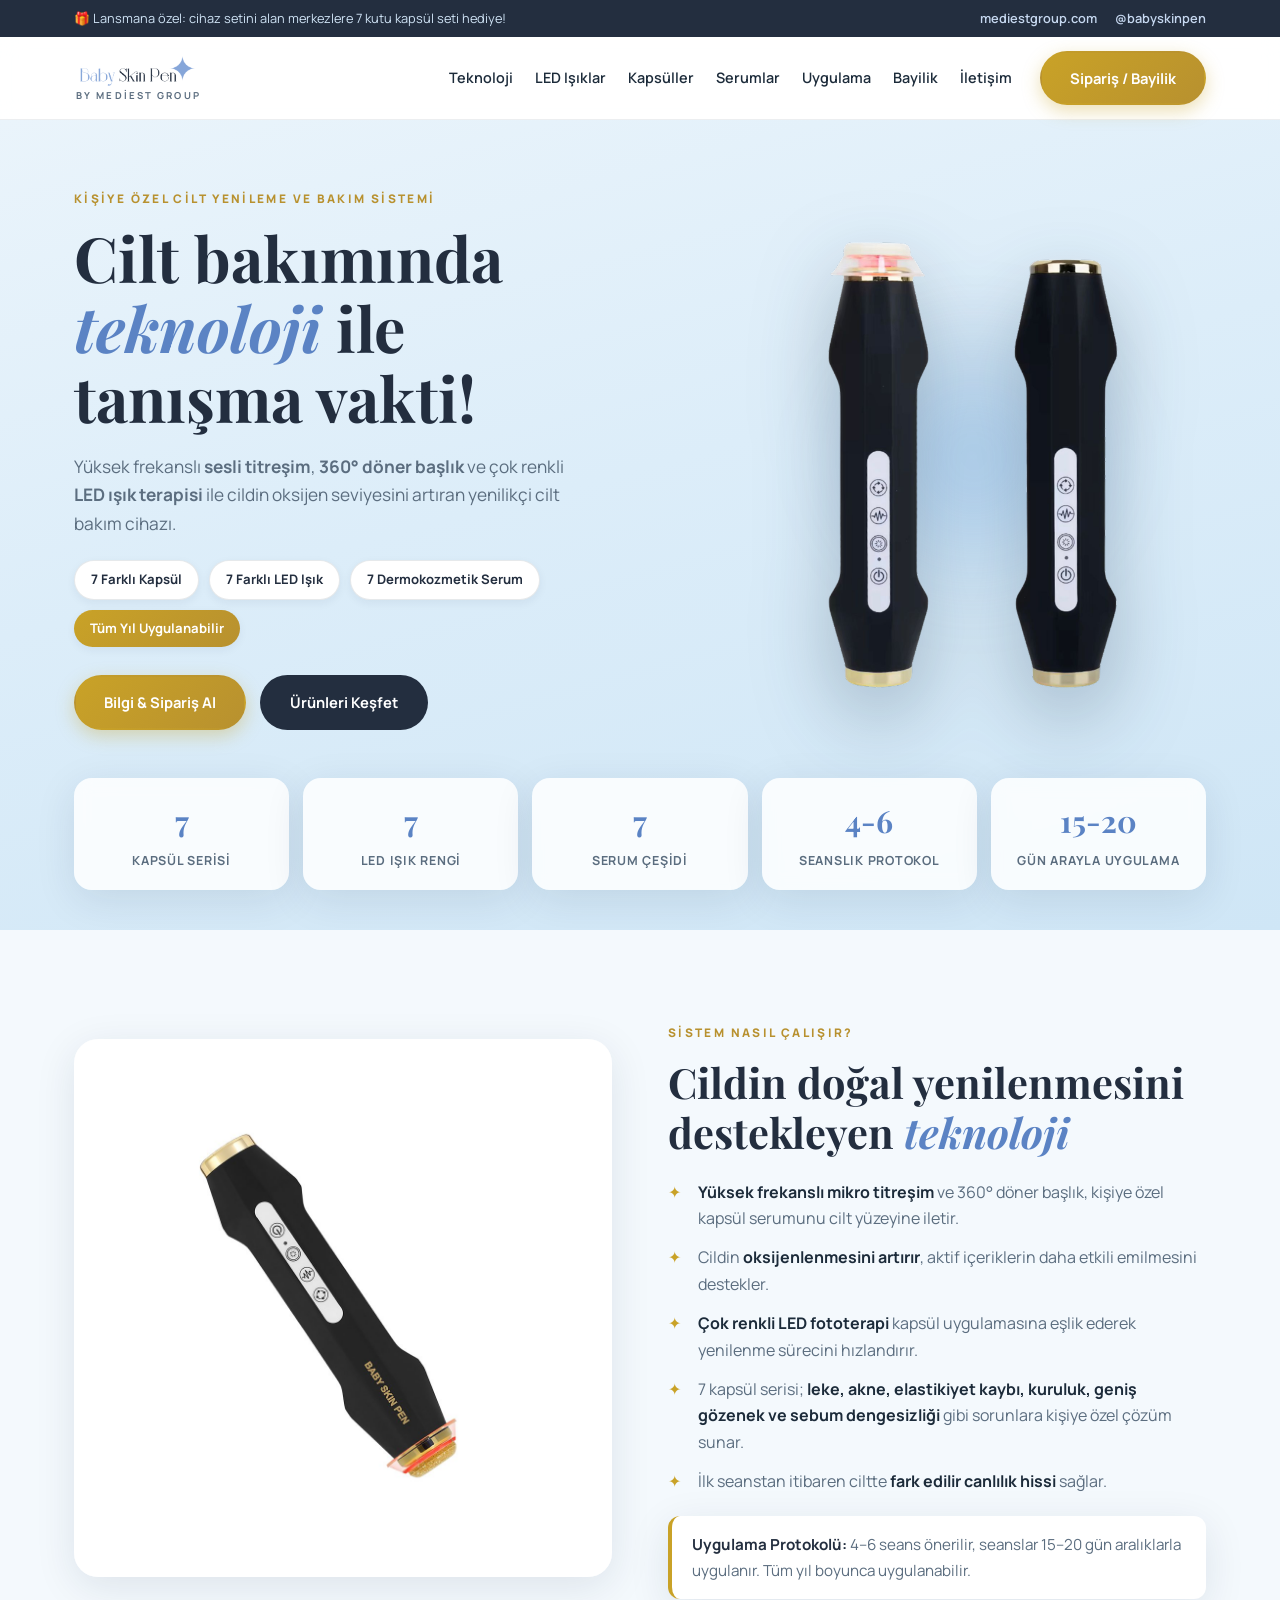
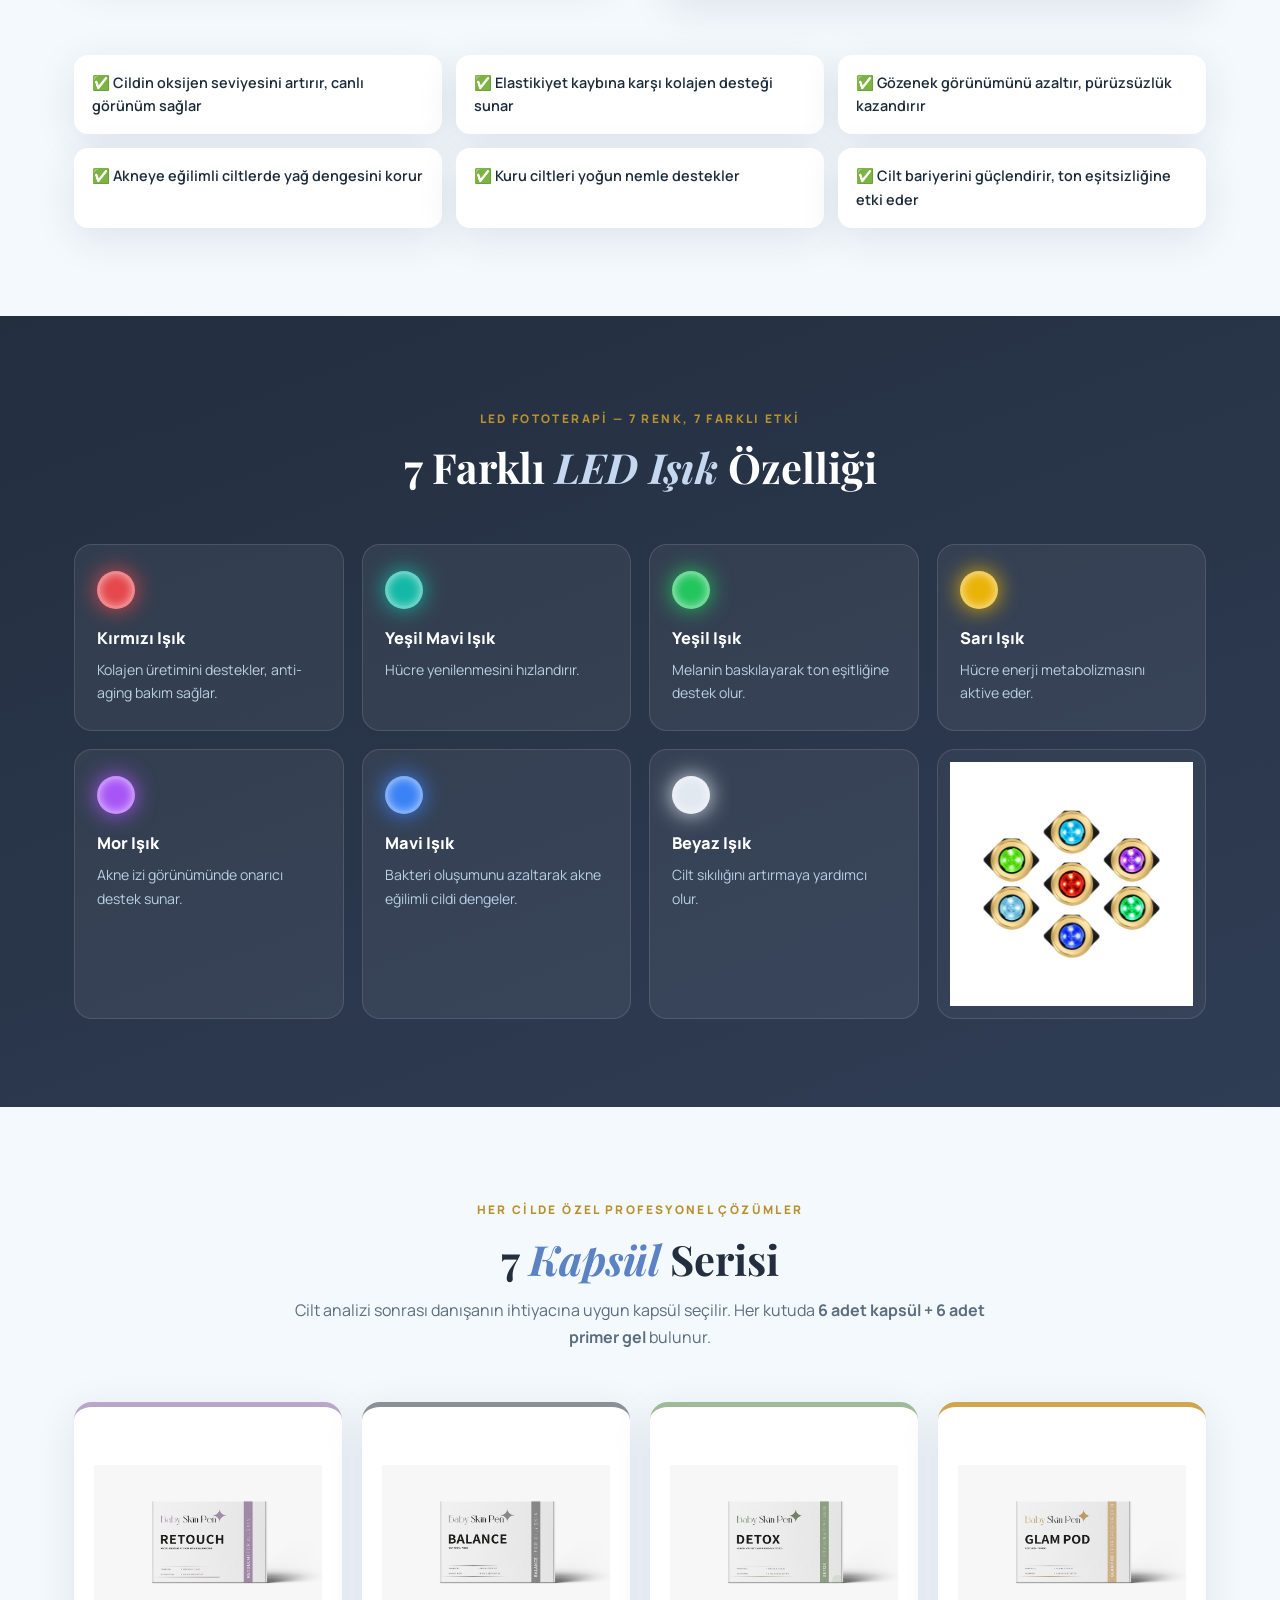
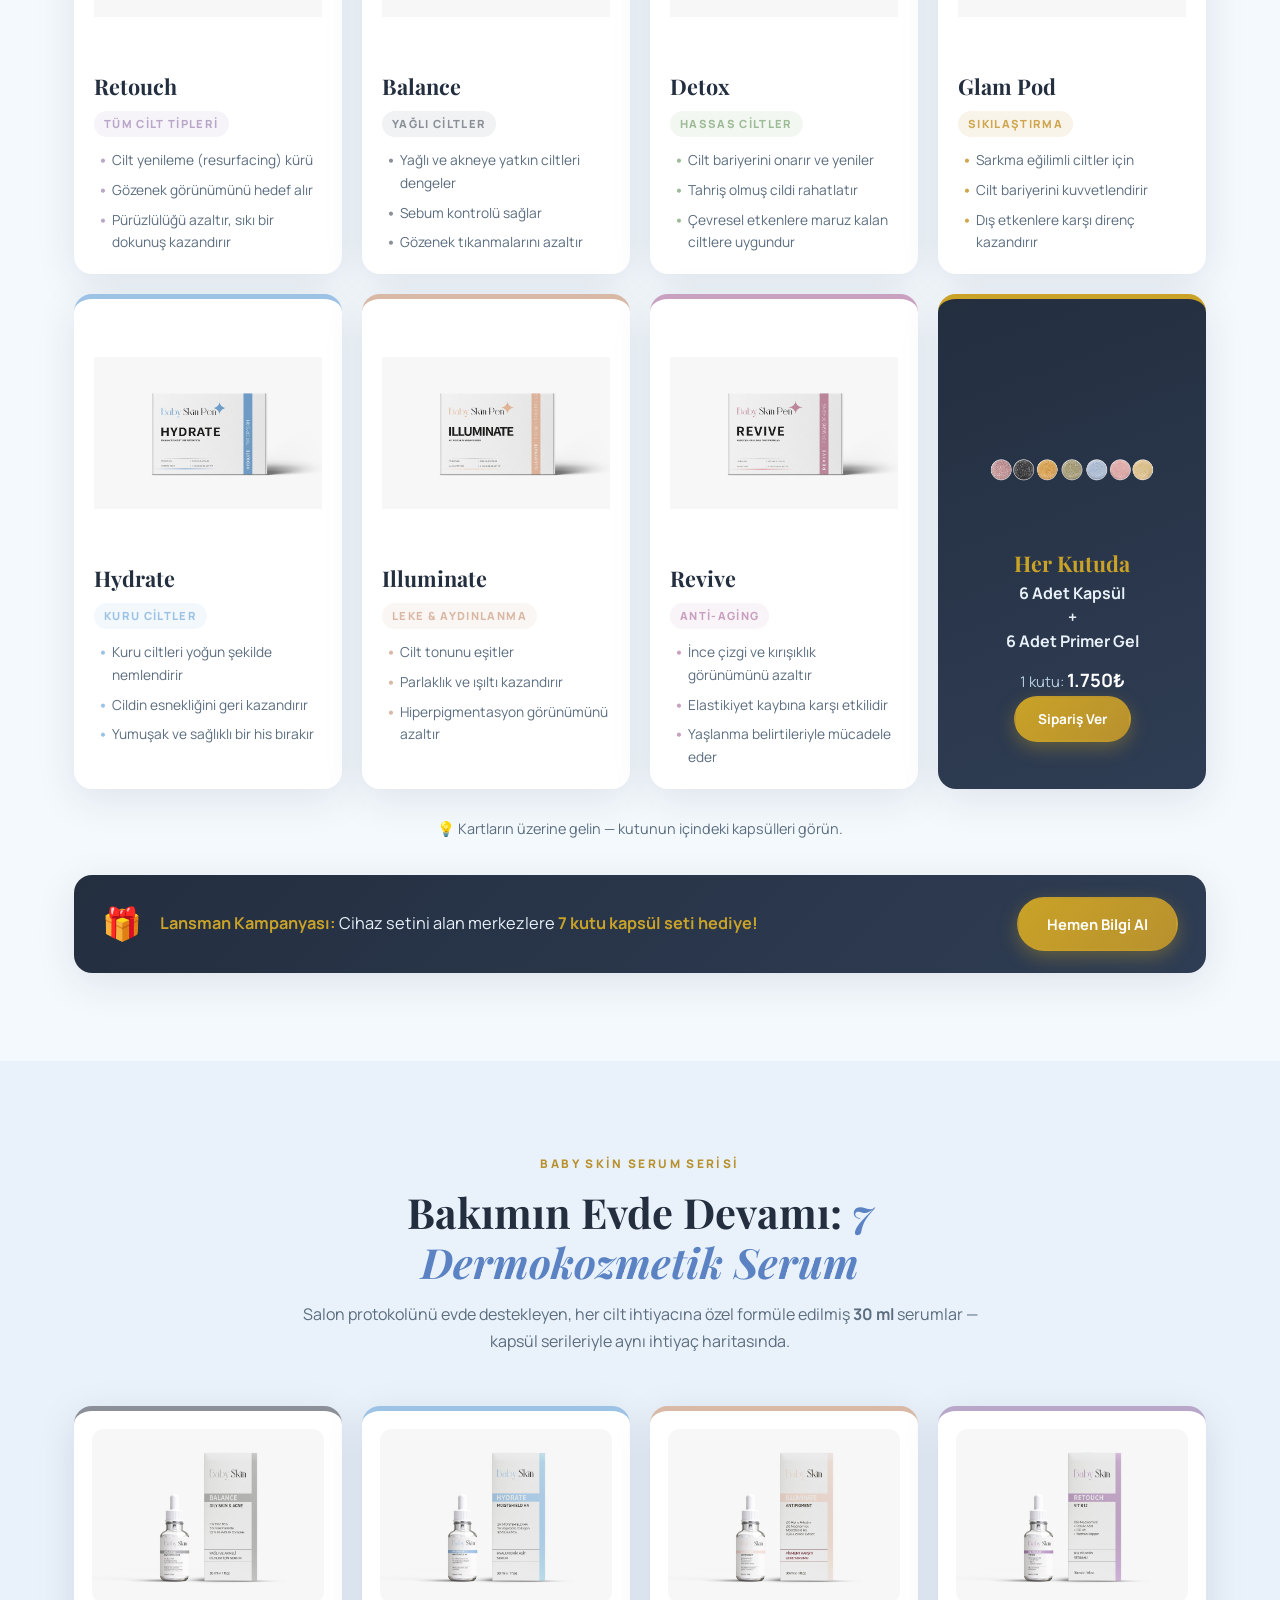
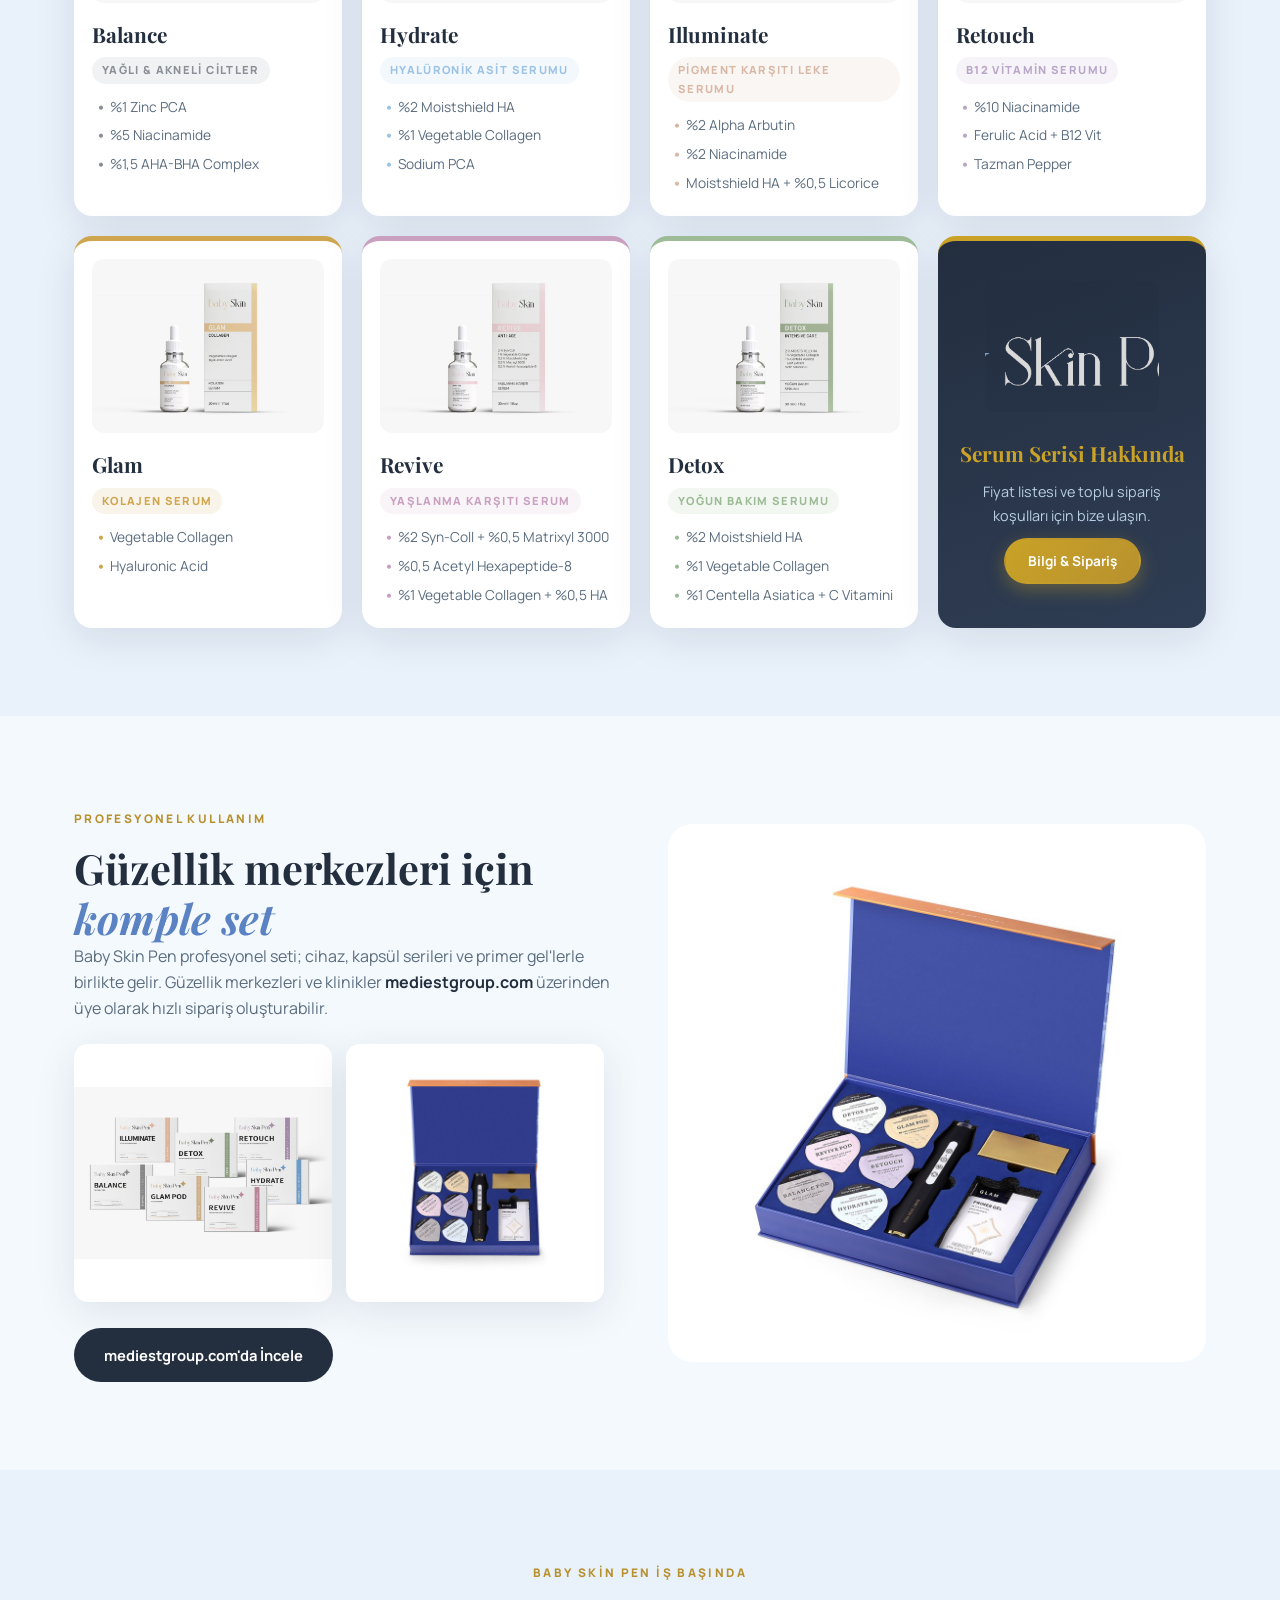
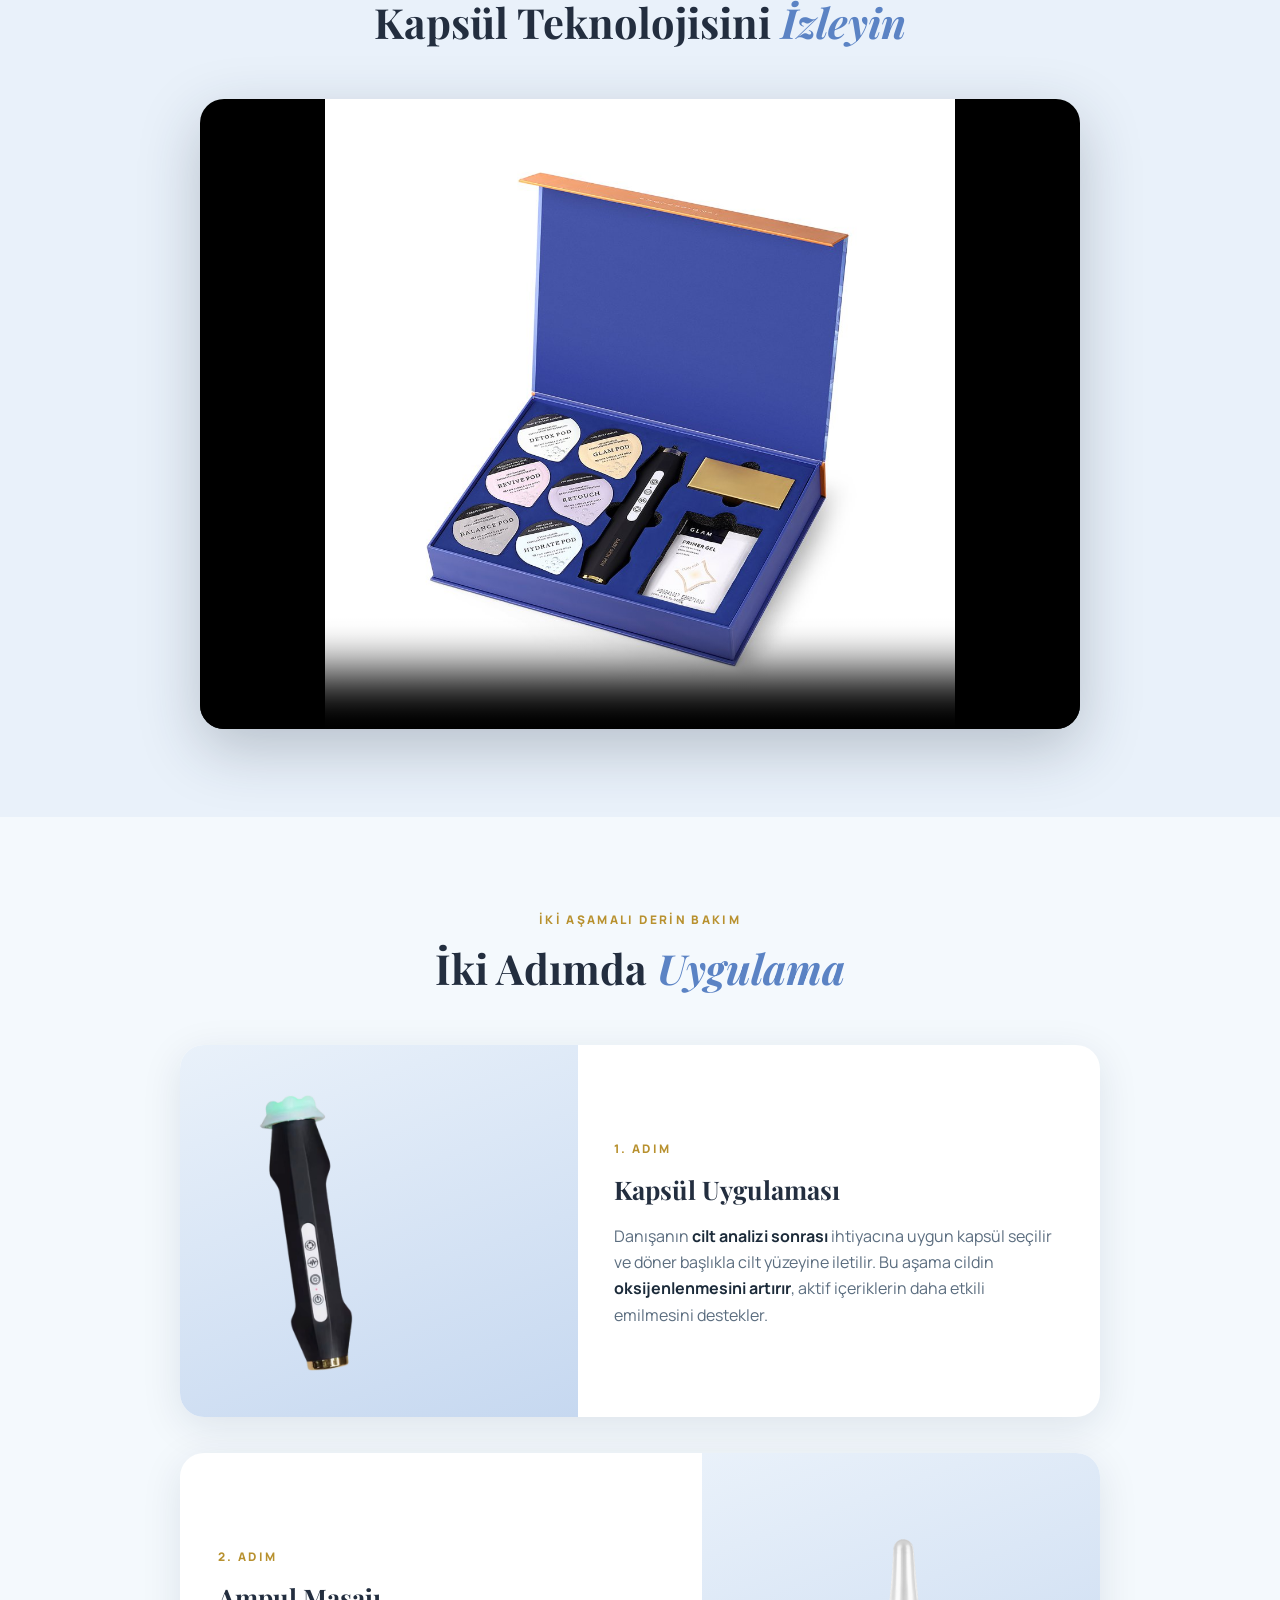
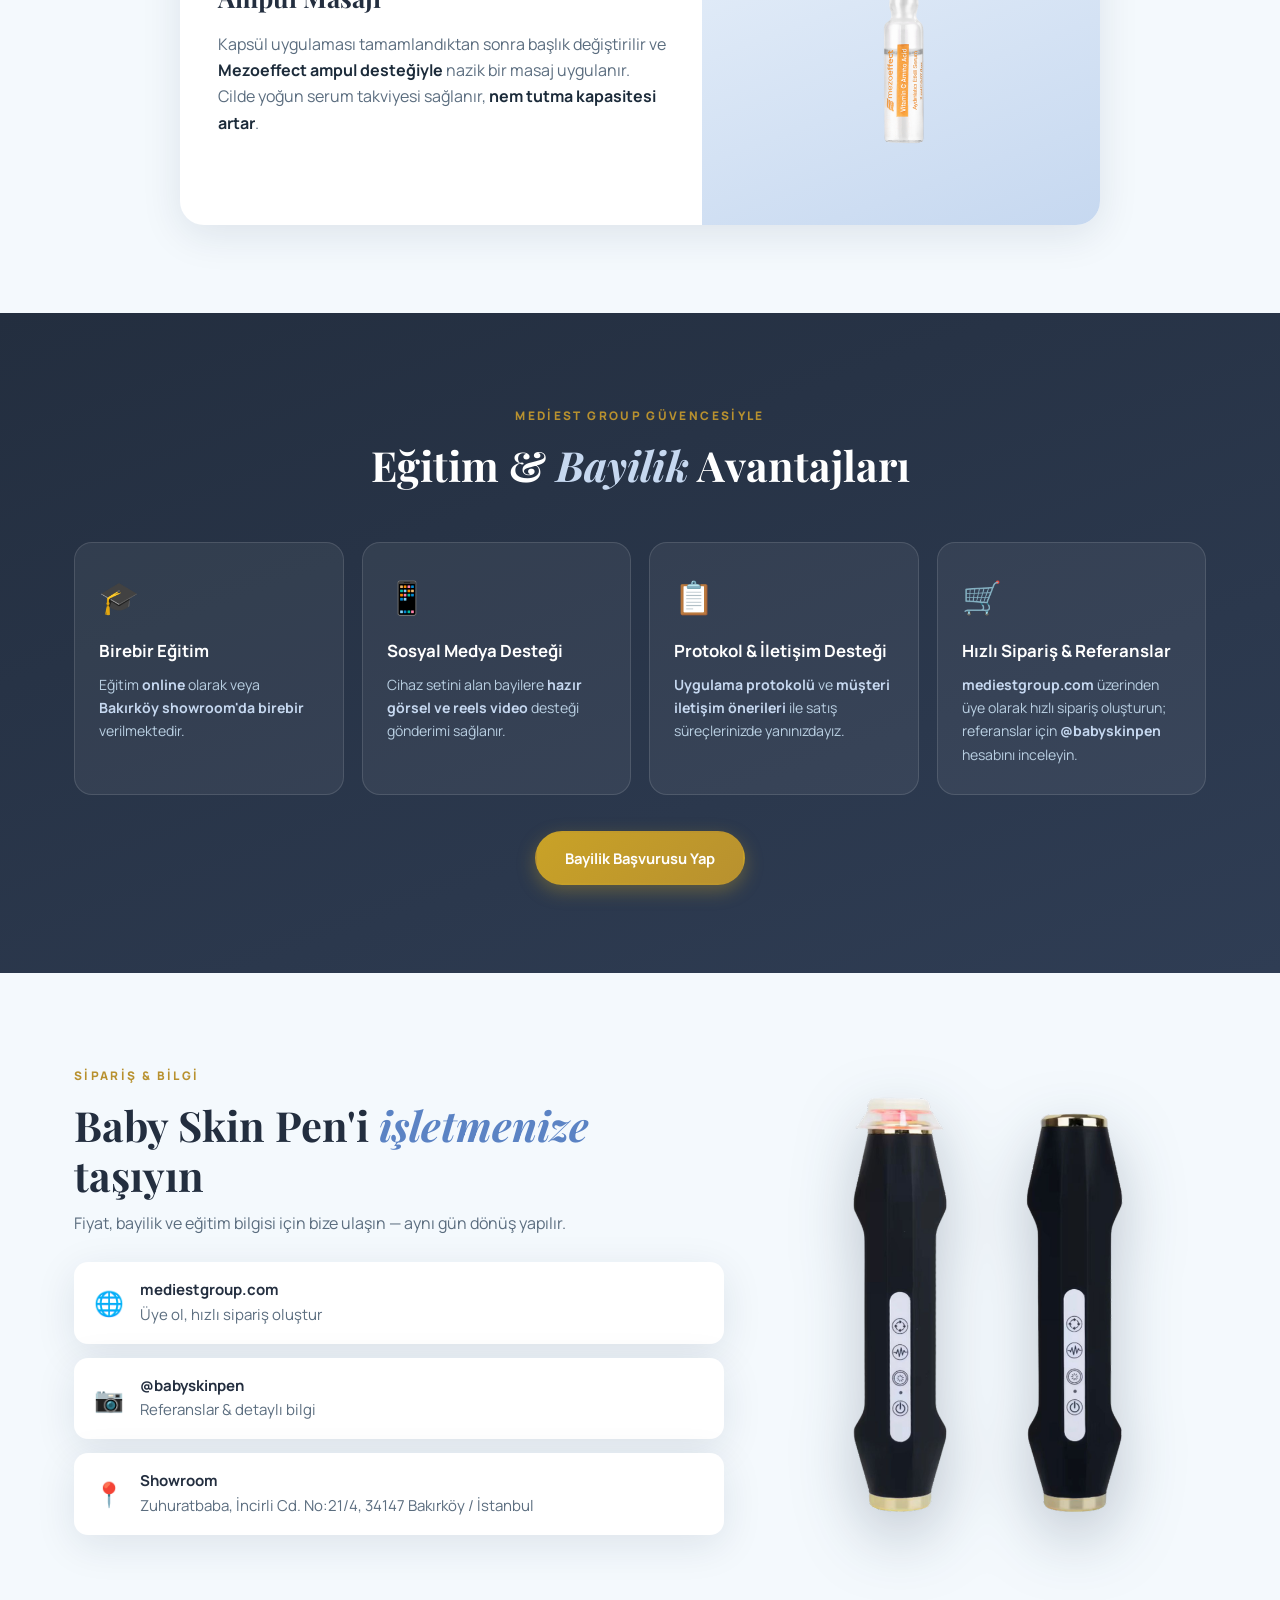
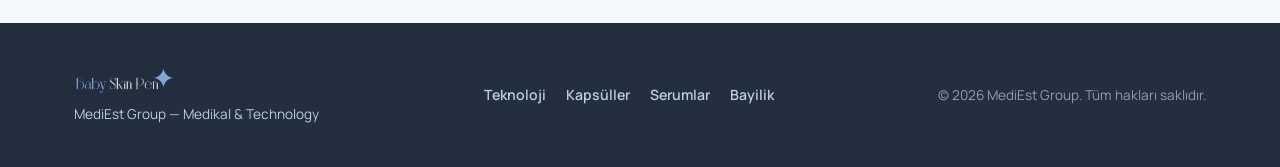
==== commit a8a4159c: "Kurumsal landing v2: resmi logo + docx içerikleri + stüdyo fotoğrafları + yeni kutu tasarımları + 7'" ====
--- a/index.html
+++ b/index.html
@@ -3,23 +3,23 @@
 <head>
 <meta charset="UTF-8">
 <meta name="viewport" content="width=device-width, initial-scale=1.0">
-<title>Baby Skin Pen — 7 Kapsül, 7 LED Işık | MediEst Group</title>
-<meta name="description" content="Baby Skin Pen: radyo aktif ses dalgaları ve 360° dönen başlığıyla kişiye özel kapsül serumları cilt altına ileten yeni nesil cilt bakım teknolojisi. 7 kapsül serisi, 7 LED ışık, 4 mevsim uygulanabilir.">
+<title>Baby Skin Pen — Kişiye Özel Cilt Yenileme Sistemi | MediEst Group</title>
+<meta name="description" content="Baby Skin Pen: yüksek frekanslı sesli titreşim, 360° döner başlık ve çok renkli LED ışık terapisiyle cildin oksijen seviyesini artıran yeni nesil cilt bakım sistemi. 7 kapsül serisi, 7 LED ışık, 7 dermokozmetik serum.">
 <link rel="preconnect" href="https://fonts.googleapis.com">
 <link rel="preconnect" href="https://fonts.gstatic.com" crossorigin>
 <link href="https://fonts.googleapis.com/css2?family=Playfair+Display:ital,wght@0,500;0,600;0,700;1,500;1,600&family=Manrope:wght@400;500;600;700;800&display=swap" rel="stylesheet">
 <link rel="stylesheet" href="assets/css/style.css">
-<link rel="icon" href="data:image/svg+xml,<svg xmlns='http://www.w3.org/2000/svg' viewBox='0 0 100 100'><text y='.9em' font-size='90'>💧</text></svg>">
+<link rel="icon" href="data:image/svg+xml,<svg xmlns='http://www.w3.org/2000/svg' viewBox='0 0 100 100'><path d='M50 2 C55 32 68 45 98 50 C68 55 55 68 50 98 C45 68 32 55 2 50 C32 45 45 32 50 2 Z' fill='%2382a3d8'/></svg>">
 </head>
 <body>
 
 <!-- ÜST BAR -->
 <div class="topbar">
   <div class="container topbar-in">
-    <span>✨ Tek seansta bile müşteri memnuniyeti sağlayan sistem</span>
+    <span>🎁 Lansmana özel: cihaz setini alan merkezlere 7 kutu kapsül seti hediye!</span>
     <div class="topbar-links">
       <a href="https://www.mediestgroup.com" target="_blank" rel="noopener">mediestgroup.com</a>
-      <a href="https://instagram.com/babyskinpen" target="_blank" rel="noopener">@babyskinpen</a>
+      <a href="https://www.instagram.com/babyskinpen" target="_blank" rel="noopener">@babyskinpen</a>
     </div>
   </div>
 </div>
@@ -28,15 +28,16 @@
 <header class="header" id="top">
   <div class="container header-in">
     <a href="#top" class="brand">
-      <span class="brand-script">Baby Skin Pen</span>
+      <img src="assets/img/logo-acik.png" alt="Baby Skin Pen" class="brand-logo">
       <span class="brand-sub">by MediEst Group</span>
     </a>
     <nav class="nav" id="nav">
       <a href="#teknoloji">Teknoloji</a>
       <a href="#led">LED Işıklar</a>
       <a href="#kapsuller">Kapsüller</a>
+      <a href="#serumlar">Serumlar</a>
       <a href="#uygulama">Uygulama</a>
-      <a href="#egitim">Eğitim &amp; Bayilik</a>
+      <a href="#egitim">Bayilik</a>
       <a href="#iletisim">İletişim</a>
     </nav>
     <a href="#iletisim" class="btn btn-gold header-cta">Sipariş / Bayilik</a>
@@ -51,17 +52,18 @@
   </div>
   <div class="container hero-in">
     <div class="hero-text reveal">
-      <span class="eyebrow">Yeni Nesil Cilt Bakım Teknolojisi</span>
+      <span class="eyebrow">Kişiye Özel Cilt Yenileme ve Bakım Sistemi</span>
       <h1>Cilt bakımında<br><em>teknoloji</em> ile<br>tanışma vakti!</h1>
-      <p class="hero-lead">Radyo aktif ses dalgaları ve <strong>360° dönen başlığıyla</strong> kişiye özel kapsül serumları cilt altına ileten teknoloji sistemi.</p>
+      <p class="hero-lead">Yüksek frekanslı <strong>sesli titreşim</strong>, <strong>360° döner başlık</strong> ve çok renkli <strong>LED ışık terapisi</strong> ile cildin oksijen seviyesini artıran yenilikçi cilt bakım cihazı.</p>
       <div class="hero-badges">
         <span class="badge">7 Farklı Kapsül</span>
         <span class="badge">7 Farklı LED Işık</span>
-        <span class="badge badge-gold">4 Mevsim Uygulanabilir</span>
+        <span class="badge">7 Dermokozmetik Serum</span>
+        <span class="badge badge-gold">Tüm Yıl Uygulanabilir</span>
       </div>
       <div class="hero-cta">
-        <a href="#kapsuller" class="btn btn-navy">Kapsülleri Keşfet</a>
-        <a href="#iletisim" class="btn btn-outline">Bilgi &amp; Sipariş</a>
+        <a href="#iletisim" class="btn btn-gold">Bilgi &amp; Sipariş Al</a>
+        <a href="#kapsuller" class="btn btn-navy">Ürünleri Keşfet</a>
       </div>
     </div>
     <div class="hero-visual reveal">
@@ -72,9 +74,9 @@
   <div class="container stats reveal">
     <div class="stat"><b>7</b><span>Kapsül Serisi</span></div>
     <div class="stat"><b>7</b><span>LED Işık Rengi</span></div>
+    <div class="stat"><b>7</b><span>Serum Çeşidi</span></div>
     <div class="stat"><b>4-6</b><span>Seanslık Protokol</span></div>
-    <div class="stat"><b>10-15</b><span>Gün Arayla Uygulama</span></div>
-    <div class="stat"><b>360°</b><span>Dönen Başlık</span></div>
+    <div class="stat"><b>15-20</b><span>Gün Arayla Uygulama</span></div>
   </div>
 </section>
 
@@ -82,22 +84,30 @@
 <section class="section" id="teknoloji">
   <div class="container split">
     <div class="split-media reveal">
-      <img src="assets/img/hero-promo.jpg" alt="Baby Skin Pen — 7 farklı kapsül, 7 farklı LED ışık" class="promo-img">
+      <img src="assets/img/studio/ren_3793.jpg" alt="Baby Skin Pen — LED ışığı yanan aplikatör başlığıyla çalışır durumda" class="promo-img">
     </div>
     <div class="split-text reveal">
       <span class="eyebrow">Sistem Nasıl Çalışır?</span>
-      <h2>Kapsül serumları <em>cilt altına</em> ileten teknoloji</h2>
+      <h2>Cildin doğal yenilenmesini destekleyen <em>teknoloji</em></h2>
       <ul class="feature-list">
-        <li><b>Radyo aktif ses dalgaları</b> ve 360 derece dönen başlık, kişiye özel kapsül serisini cilt altına iletir.</li>
-        <li>7 ayrı kapsül serisi; <b>leke, akne, gözenek, anti-aging ve yağlı ciltlerde</b> tedaviyi destekleyen içeriklere sahiptir.</li>
-        <li>Cildin <b>oksijen seviyesini artırır</b>.</li>
-        <li>Kapsül işleminden sonra masaj başlığıyla <b>Mezoeffect ampul serilerinden</b> cilde uygun serum seçilir ve cilde yedirilir.</li>
-        <li>Cilt bakımlarında <b>leke kürü, şeker kürü, gözenek kürü</b> gibi tedavilere eş değer bir sistemdir.</li>
+        <li><b>Yüksek frekanslı mikro titreşim</b> ve 360° döner başlık, kişiye özel kapsül serumunu cilt yüzeyine iletir.</li>
+        <li>Cildin <b>oksijenlenmesini artırır</b>, aktif içeriklerin daha etkili emilmesini destekler.</li>
+        <li><b>Çok renkli LED fototerapi</b> kapsül uygulamasına eşlik ederek yenilenme sürecini hızlandırır.</li>
+        <li>7 kapsül serisi; <b>leke, akne, elastikiyet kaybı, kuruluk, geniş gözenek ve sebum dengesizliği</b> gibi sorunlara kişiye özel çözüm sunar.</li>
+        <li>İlk seanstan itibaren ciltte <b>fark edilir canlılık hissi</b> sağlar.</li>
       </ul>
       <div class="note-card">
-        <b>Uygulama Protokolü:</b> 10-15 gün aralıklarla yapılır, 4-6 seanslık bir protokoldür. Tek seansta bile müşteri memnuniyeti sağlar.
-      </div>
-    </div>
+        <b>Uygulama Protokolü:</b> 4–6 seans önerilir, seanslar 15–20 gün aralıklarla uygulanır. Tüm yıl boyunca uygulanabilir.
+      </div>
+    </div>
+  </div>
+  <div class="container benefits reveal">
+    <div class="benefit">✅ Cildin oksijen seviyesini artırır, canlı görünüm sağlar</div>
+    <div class="benefit">✅ Elastikiyet kaybına karşı kolajen desteği sunar</div>
+    <div class="benefit">✅ Gözenek görünümünü azaltır, pürüzsüzlük kazandırır</div>
+    <div class="benefit">✅ Akneye eğilimli ciltlerde yağ dengesini korur</div>
+    <div class="benefit">✅ Kuru ciltleri yoğun nemle destekler</div>
+    <div class="benefit">✅ Cilt bariyerini güçlendirir, ton eşitsizliğine etki eder</div>
   </div>
 </section>
 
@@ -105,19 +115,19 @@
 <section class="section section-dark" id="led">
   <div class="container">
     <div class="section-head reveal">
-      <span class="eyebrow">Gençleşmenin sırları Baby Skin Pen'de saklı</span>
+      <span class="eyebrow">LED Fototerapi — 7 Renk, 7 Farklı Etki</span>
       <h2>7 Farklı <em>LED Işık</em> Özelliği</h2>
     </div>
     <div class="led-grid">
-      <div class="led-card reveal" style="--led:#e5484d"><i class="led-dot"></i><h3>Kırmızı Işık</h3><p>Anti-aging etkisi sağlar.</p></div>
-      <div class="led-card reveal" style="--led:#14b8a6"><i class="led-dot"></i><h3>Yeşil Mavi Işık</h3><p>Hücre yenilenmesini destekler.</p></div>
-      <div class="led-card reveal" style="--led:#22c55e"><i class="led-dot"></i><h3>Yeşil Işık</h3><p>Melanin hücrelerini azaltır.</p></div>
-      <div class="led-card reveal" style="--led:#eab308"><i class="led-dot"></i><h3>Sarı Işık</h3><p>Cilt hücrelerine enerji kazandırır.</p></div>
-      <div class="led-card reveal" style="--led:#a855f7"><i class="led-dot"></i><h3>Mor Işık</h3><p>Akne tedavisinde ve akne izlerinde özel onarım etkisi gösterir.</p></div>
-      <div class="led-card reveal" style="--led:#3b82f6"><i class="led-dot"></i><h3>Mavi Işık</h3><p>Bakterileri yok eder.</p></div>
-      <div class="led-card reveal" style="--led:#e2e8f0"><i class="led-dot"></i><h3>Beyaz Işık</h3><p>Sarkmaları önlemeye yardımcı olur.</p></div>
+      <div class="led-card reveal" style="--led:#e5484d"><i class="led-dot"></i><h3>Kırmızı Işık</h3><p>Kolajen üretimini destekler, anti-aging bakım sağlar.</p></div>
+      <div class="led-card reveal" style="--led:#14b8a6"><i class="led-dot"></i><h3>Yeşil Mavi Işık</h3><p>Hücre yenilenmesini hızlandırır.</p></div>
+      <div class="led-card reveal" style="--led:#22c55e"><i class="led-dot"></i><h3>Yeşil Işık</h3><p>Melanin baskılayarak ton eşitliğine destek olur.</p></div>
+      <div class="led-card reveal" style="--led:#eab308"><i class="led-dot"></i><h3>Sarı Işık</h3><p>Hücre enerji metabolizmasını aktive eder.</p></div>
+      <div class="led-card reveal" style="--led:#a855f7"><i class="led-dot"></i><h3>Mor Işık</h3><p>Akne izi görünümünde onarıcı destek sunar.</p></div>
+      <div class="led-card reveal" style="--led:#3b82f6"><i class="led-dot"></i><h3>Mavi Işık</h3><p>Bakteri oluşumunu azaltarak akne eğilimli cildi dengeler.</p></div>
+      <div class="led-card reveal" style="--led:#e2e8f0"><i class="led-dot"></i><h3>Beyaz Işık</h3><p>Cilt sıkılığını artırmaya yardımcı olur.</p></div>
       <div class="led-card led-visual reveal">
-        <img src="assets/img/led-basliklar.png" alt="Baby Skin Pen 7 renk LED başlıkları">
+        <img src="assets/img/studio/ren_3805.jpg" alt="Baby Skin Pen — 7 farklı renkte yanan LED başlıkları bir arada">
       </div>
     </div>
   </div>
@@ -127,71 +137,148 @@
 <section class="section" id="kapsuller">
   <div class="container">
     <div class="section-head reveal">
-      <span class="eyebrow">Kişiye Özel Bakım</span>
+      <span class="eyebrow">Her Cilde Özel Profesyonel Çözümler</span>
       <h2>7 <em>Kapsül</em> Serisi</h2>
-      <p class="section-lead">Her kutuda <b>6 adet kapsül + 6 adet primer gel</b> bulunur. Danışanın cilt tipine uygun kapsül seçilir.</p>
+      <p class="section-lead">Cilt analizi sonrası danışanın ihtiyacına uygun kapsül seçilir. Her kutuda <b>6 adet kapsül + 6 adet primer gel</b> bulunur.</p>
     </div>
     <div class="caps-grid">
       <article class="cap-card reveal" style="--cap:#b9a7c9">
-        <div class="cap-imgs"><img src="assets/img/kutu-retouch.png" alt="Retouch kapsül kutusu" class="cap-front"><img src="assets/img/pod-retouch.png" alt="Retouch kapsülleri" class="cap-back"></div>
-        <h3>Retouch</h3><span class="cap-tag">Gözenekli Ciltler</span>
-        <ul><li>Gözenekli ciltler için uygundur</li><li>Cilt yenilenmesini ve onarımını sağlar</li><li>İnce çizgilerin azalmasına yardımcı olur</li></ul>
+        <div class="cap-imgs"><img src="assets/img/kutu/kutu-retouch.jpg" alt="Retouch kapsül kutusu — tüm cilt tipleri" class="cap-front"><img src="assets/img/studio/ren_3774.jpg" alt="Retouch kapsülleri kutu içinde" class="cap-back"></div>
+        <h3>Retouch</h3><span class="cap-tag">Tüm Cilt Tipleri</span>
+        <ul><li>Cilt yenileme (resurfacing) kürü</li><li>Gözenek görünümünü hedef alır</li><li>Pürüzlülüğü azaltır, sıkı bir dokunuş kazandırır</li></ul>
       </article>
       <article class="cap-card reveal" style="--cap:#8a8f98">
-        <div class="cap-imgs"><img src="assets/img/kutu-balance.png" alt="Balance kapsül kutusu" class="cap-front"><img src="assets/img/pod-balance.png" alt="Balance kapsülleri" class="cap-back"></div>
+        <div class="cap-imgs"><img src="assets/img/kutu/kutu-balance.jpg" alt="Balance kapsül kutusu — yağlı ciltler" class="cap-front"><img src="assets/img/studio/ren_3770.jpg" alt="Balance kapsülleri kutu içinde" class="cap-back"></div>
         <h3>Balance</h3><span class="cap-tag">Yağlı Ciltler</span>
-        <ul><li>Yağlı ciltler için uygundur</li><li>Akne oluşumunu engeller</li><li>Yağ üretimini azaltır</li></ul>
+        <ul><li>Yağlı ve akneye yatkın ciltleri dengeler</li><li>Sebum kontrolü sağlar</li><li>Gözenek tıkanmalarını azaltır</li></ul>
       </article>
       <article class="cap-card reveal" style="--cap:#9dbb96">
-        <div class="cap-imgs"><img src="assets/img/kutu-detox.png" alt="Detox kapsül kutusu" class="cap-front"><img src="assets/img/pod-detox.png" alt="Detox kapsülleri" class="cap-back"></div>
-        <h3>Detox</h3><span class="cap-tag">Cilt Bariyeri</span>
-        <ul><li>Cilt bariyerini onarır ve yeniler</li><li>Tahriş olmuş cildi rahatlatır</li><li>Hücresel yenilenmeyi destekler</li></ul>
+        <div class="cap-imgs"><img src="assets/img/kutu/kutu-detox.jpg" alt="Detox kapsül kutusu — hassas ciltler" class="cap-front"><img src="assets/img/studio/ren_3775.jpg" alt="Detox kapsülleri kutu içinde" class="cap-back"></div>
+        <h3>Detox</h3><span class="cap-tag">Hassas Ciltler</span>
+        <ul><li>Cilt bariyerini onarır ve yeniler</li><li>Tahriş olmuş cildi rahatlatır</li><li>Çevresel etkenlere maruz kalan ciltlere uygundur</li></ul>
       </article>
       <article class="cap-card reveal" style="--cap:#cfa64e">
-        <div class="cap-imgs"><img src="assets/img/kutu-glam.png" alt="Glam Pod kapsül kutusu" class="cap-front"><img src="assets/img/pod-glam.png" alt="Glam Pod kapsülleri" class="cap-back"></div>
-        <h3>Glam Pod</h3><span class="cap-tag">Canlılık &amp; Kolajen</span>
-        <ul><li>Cilt bariyerini kuvvetlendirir</li><li>Cildin canlılığını artırır</li><li>Kolajen seviyesini yükseltir</li></ul>
+        <div class="cap-imgs"><img src="assets/img/kutu/kutu-glam.jpg" alt="Glam Pod kapsül kutusu — sarkma karşıtı" class="cap-front"><img src="assets/img/studio/ren_3773.jpg" alt="Glam Pod kapsülleri kutu içinde" class="cap-back"></div>
+        <h3>Glam Pod</h3><span class="cap-tag">Sıkılaştırma</span>
+        <ul><li>Sarkma eğilimli ciltler için</li><li>Cilt bariyerini kuvvetlendirir</li><li>Dış etkenlere karşı direnç kazandırır</li></ul>
       </article>
       <article class="cap-card reveal" style="--cap:#9cc3e5">
-        <div class="cap-imgs"><img src="assets/img/kutu-hydrate.png" alt="Hydrate kapsül kutusu" class="cap-front"><img src="assets/img/pod-hydrate.png" alt="Hydrate kapsülleri" class="cap-back"></div>
+        <div class="cap-imgs"><img src="assets/img/kutu/kutu-hydrate.jpg" alt="Hydrate kapsül kutusu — kuru ciltler" class="cap-front"><img src="assets/img/studio/ren_3769.jpg" alt="Hydrate kapsülleri kutu içinde" class="cap-back"></div>
         <h3>Hydrate</h3><span class="cap-tag">Kuru Ciltler</span>
-        <ul><li>Kuru ciltler için uygundur</li><li>Cildin nem tutma kapasitesini artırır</li><li>Cilt bariyerini güçlendirir</li></ul>
+        <ul><li>Kuru ciltleri yoğun şekilde nemlendirir</li><li>Cildin esnekliğini geri kazandırır</li><li>Yumuşak ve sağlıklı bir his bırakır</li></ul>
       </article>
       <article class="cap-card reveal" style="--cap:#d9b8a5">
-        <div class="cap-imgs"><img src="assets/img/kutu-illuminate.png" alt="Illuminate kapsül kutusu" class="cap-front"><img src="assets/img/pod-illuminate.png" alt="Illuminate kapsülleri" class="cap-back"></div>
+        <div class="cap-imgs"><img src="assets/img/kutu/kutu-illuminate.jpg" alt="Illuminate kapsül kutusu — cilt aydınlatma" class="cap-front"><img src="assets/img/studio/ren_3772.jpg" alt="Illuminate kapsülleri kutu içinde" class="cap-back"></div>
         <h3>Illuminate</h3><span class="cap-tag">Leke &amp; Aydınlanma</span>
-        <ul><li>Hiperpigmentasyonu azaltır</li><li>Cildi aydınlatır</li><li>Cilt tonunu eşitler</li></ul>
+        <ul><li>Cilt tonunu eşitler</li><li>Parlaklık ve ışıltı kazandırır</li><li>Hiperpigmentasyon görünümünü azaltır</li></ul>
       </article>
       <article class="cap-card reveal" style="--cap:#c9a0c0">
-        <div class="cap-imgs"><img src="assets/img/kutu-revive.png" alt="Revive kapsül kutusu" class="cap-front"><img src="assets/img/pod-revive.png" alt="Revive kapsülleri" class="cap-back"></div>
+        <div class="cap-imgs"><img src="assets/img/kutu/kutu-revive.jpg" alt="Revive kapsül kutusu — yaşlanma belirtileri" class="cap-front"><img src="assets/img/studio/ren_3771.jpg" alt="Revive kapsülleri kutu içinde" class="cap-back"></div>
         <h3>Revive</h3><span class="cap-tag">Anti-Aging</span>
-        <ul><li>Ciltte anti-aging etki sağlar</li><li>Elastikiyeti artırır, pürüzsüz görünüm verir</li><li>Cilt tonunu eşitler, güneş hasarını azaltır</li><li>İnce çizgi ve kırışıklıkları azaltır</li></ul>
+        <ul><li>İnce çizgi ve kırışıklık görünümünü azaltır</li><li>Elastikiyet kaybına karşı etkilidir</li><li>Yaşlanma belirtileriyle mücadele eder</li></ul>
       </article>
       <article class="cap-card cap-kit reveal">
         <img src="assets/img/kapsul-icerikleri.png" alt="7 kapsülün içerikleri" class="kit-img">
         <h3>Her Kutuda</h3>
         <p class="kit-line">6 Adet Kapsül<br>+<br>6 Adet Primer Gel</p>
+        <p class="kit-fiyat">1 kutu: <b>1.750₺</b></p>
+        <a href="#iletisim" class="btn btn-gold btn-sm">Sipariş Ver</a>
       </article>
     </div>
     <p class="caps-hint reveal">💡 Kartların üzerine gelin — kutunun içindeki kapsülleri görün.</p>
+    <div class="kampanya reveal">
+      <span class="kampanya-ico">🎁</span>
+      <div><b>Lansman Kampanyası:</b> Cihaz setini alan merkezlere <b>7 kutu kapsül seti hediye!</b></div>
+      <a href="#iletisim" class="btn btn-gold">Hemen Bilgi Al</a>
+    </div>
+  </div>
+</section>
+
+<!-- SERUMLAR -->
+<section class="section section-soft" id="serumlar">
+  <div class="container">
+    <div class="section-head reveal">
+      <span class="eyebrow">Baby Skin Serum Serisi</span>
+      <h2>Bakımın Evde Devamı: <em>7 Dermokozmetik Serum</em></h2>
+      <p class="section-lead">Salon protokolünü evde destekleyen, her cilt ihtiyacına özel formüle edilmiş <b>30 ml</b> serumlar — kapsül serileriyle aynı ihtiyaç haritasında.</p>
+    </div>
+    <div class="serum-grid">
+      <article class="serum-card reveal" style="--cap:#8a8f98">
+        <img src="assets/img/serum/serum-balance.jpg" alt="Baby Skin Balance — yağlı ve akneli ciltler için serum">
+        <h3>Balance</h3><span class="cap-tag">Yağlı &amp; Akneli Ciltler</span>
+        <ul><li>%1 Zinc PCA</li><li>%5 Niacinamide</li><li>%1,5 AHA-BHA Complex</li></ul>
+      </article>
+      <article class="serum-card reveal" style="--cap:#9cc3e5">
+        <img src="assets/img/serum/serum-hydrate.jpg" alt="Baby Skin Hydrate — hyalüronik asit serumu">
+        <h3>Hydrate</h3><span class="cap-tag">Hyalüronik Asit Serumu</span>
+        <ul><li>%2 Moistshield HA</li><li>%1 Vegetable Collagen</li><li>Sodium PCA</li></ul>
+      </article>
+      <article class="serum-card reveal" style="--cap:#d9b8a5">
+        <img src="assets/img/serum/serum-illuminate.jpg" alt="Baby Skin Illuminate — pigment karşıtı leke serumu">
+        <h3>Illuminate</h3><span class="cap-tag">Pigment Karşıtı Leke Serumu</span>
+        <ul><li>%2 Alpha Arbutin</li><li>%2 Niacinamide</li><li>Moistshield HA + %0,5 Licorice</li></ul>
+      </article>
+      <article class="serum-card reveal" style="--cap:#b9a7c9">
+        <img src="assets/img/serum/serum-retouch.jpg" alt="Baby Skin Retouch — B12 vitamin serumu">
+        <h3>Retouch</h3><span class="cap-tag">B12 Vitamin Serumu</span>
+        <ul><li>%10 Niacinamide</li><li>Ferulic Acid + B12 Vit</li><li>Tazman Pepper</li></ul>
+      </article>
+      <article class="serum-card reveal" style="--cap:#cfa64e">
+        <img src="assets/img/serum/serum-glam.jpg" alt="Baby Skin Glam — kolajen serum">
+        <h3>Glam</h3><span class="cap-tag">Kolajen Serum</span>
+        <ul><li>Vegetable Collagen</li><li>Hyaluronic Acid</li></ul>
+      </article>
+      <article class="serum-card reveal" style="--cap:#c9a0c0">
+        <img src="assets/img/serum/serum-revive.jpg" alt="Baby Skin Revive — yaşlanma karşıtı serum">
+        <h3>Revive</h3><span class="cap-tag">Yaşlanma Karşıtı Serum</span>
+        <ul><li>%2 Syn-Coll + %0,5 Matrixyl 3000</li><li>%0,5 Acetyl Hexapeptide-8</li><li>%1 Vegetable Collagen + %0,5 HA</li></ul>
+      </article>
+      <article class="serum-card reveal" style="--cap:#9dbb96">
+        <img src="assets/img/serum/serum-detox.jpg" alt="Baby Skin Detox — yoğun bakım serumu">
+        <h3>Detox</h3><span class="cap-tag">Yoğun Bakım Serumu</span>
+        <ul><li>%2 Moistshield HA</li><li>%1 Vegetable Collagen</li><li>%1 Centella Asiatica + C Vitamini</li></ul>
+      </article>
+      <article class="serum-card serum-cta reveal">
+        <img src="assets/img/logo-koyu.png" alt="Baby Skin Pen" class="serum-cta-logo">
+        <h3>Serum Serisi Hakkında</h3>
+        <p>Fiyat listesi ve toplu sipariş koşulları için bize ulaşın.</p>
+        <a href="#iletisim" class="btn btn-gold btn-sm">Bilgi &amp; Sipariş</a>
+      </article>
+    </div>
   </div>
 </section>
 
 <!-- PROFESYONEL SET -->
-<section class="section section-soft" id="set">
+<section class="section" id="set">
   <div class="container split">
     <div class="split-text reveal">
       <span class="eyebrow">Profesyonel Kullanım</span>
       <h2>Güzellik merkezleri için <em>komple set</em></h2>
       <p>Baby Skin Pen profesyonel seti; cihaz, kapsül serileri ve primer gel'lerle birlikte gelir. Güzellik merkezleri ve klinikler <b>mediestgroup.com</b> üzerinden üye olarak hızlı sipariş oluşturabilir.</p>
       <div class="set-thumbs">
-        <img src="assets/img/tum-kutular.png" alt="7 kapsül serisi kutuları">
-        <img src="assets/img/profesyonel-set.png" alt="Baby Skin Pen profesyonel set kutusu">
+        <img src="assets/img/kutu/kutu-grup.jpg" alt="7 kapsül serisinin yeni kutu tasarımları bir arada">
+        <img src="assets/img/studio/ren_3815.jpg" alt="Baby Skin Pen profesyonel set — tam karşıdan">
       </div>
       <a href="https://www.mediestgroup.com" target="_blank" rel="noopener" class="btn btn-navy">mediestgroup.com'da İncele</a>
     </div>
     <div class="split-media reveal">
-      <img src="assets/img/profesyonel-set.png" alt="Baby Skin Pen profesyonel set — kapsüller, cihaz ve primer gel" class="set-hero">
+      <img src="assets/img/studio/ren_3809.jpg" alt="Baby Skin Pen profesyonel set — kapsüller, cihaz ve primer gel" class="set-hero">
+    </div>
+  </div>
+</section>
+
+<!-- VİDEO -->
+<section class="section section-soft" id="video">
+  <div class="container">
+    <div class="section-head reveal">
+      <span class="eyebrow">Baby Skin Pen İş Başında</span>
+      <h2>Kapsül Teknolojisini <em>İzleyin</em></h2>
+    </div>
+    <div class="video-wrap reveal">
+      <video controls muted loop playsinline preload="metadata" poster="assets/img/studio/ren_3809.jpg">
+        <source src="assets/video/kapsul-tanitim.mp4" type="video/mp4">
+        Tarayıcınız video oynatmayı desteklemiyor.
+      </video>
     </div>
   </div>
 </section>
@@ -200,7 +287,7 @@
 <section class="section" id="uygulama">
   <div class="container">
     <div class="section-head reveal">
-      <span class="eyebrow">Kolay Protokol</span>
+      <span class="eyebrow">İki Aşamalı Derin Bakım</span>
       <h2>İki Adımda <em>Uygulama</em></h2>
     </div>
     <div class="steps">
@@ -208,16 +295,16 @@
         <div class="step-media"><img src="assets/img/cihaz-kapsul-basligi.png" alt="Cihaza takılı kapsül başlığı"></div>
         <div class="step-body">
           <span class="step-no">1. Adım</span>
-          <h3>Kapsül Başlığı</h3>
-          <p>Uygulamanın ilk aşamasında danışan cildine uygun <b>kapsül seçilir</b> ve cihaz başlığı olarak takılır. 360° dönen başlık, kapsül serumunu cilt altına iletir.</p>
+          <h3>Kapsül Uygulaması</h3>
+          <p>Danışanın <b>cilt analizi sonrası</b> ihtiyacına uygun kapsül seçilir ve döner başlıkla cilt yüzeyine iletilir. Bu aşama cildin <b>oksijenlenmesini artırır</b>, aktif içeriklerin daha etkili emilmesini destekler.</p>
         </div>
       </div>
       <div class="step step-rev reveal">
         <div class="step-media"><img src="assets/img/mezoeffect-ampul.png" alt="Mezoeffect ampul serumu"></div>
         <div class="step-body">
           <span class="step-no">2. Adım</span>
-          <h3>Masaj Başlığı + Mezoeffect Ampul</h3>
-          <p>Kapsül işlemi tamamlanınca başlık çıkarılır, <b>masaj başlığı</b> takılır. Mezoeffect ampul serilerinden cilde uygun serum seçilir ve cilde yedirilir.</p>
+          <h3>Ampul Masajı</h3>
+          <p>Kapsül uygulaması tamamlandıktan sonra başlık değiştirilir ve <b>Mezoeffect ampul desteğiyle</b> nazik bir masaj uygulanır. Cilde yoğun serum takviyesi sağlanır, <b>nem tutma kapasitesi artar</b>.</p>
         </div>
       </div>
     </div>
@@ -240,18 +327,21 @@
       <div class="adv-card reveal">
         <span class="adv-ico">📱</span>
         <h3>Sosyal Medya Desteği</h3>
-        <p>Cihaz setini alan bayilerimize <b>grafik ve reels video</b> olarak sosyal medya desteği gönderimi sağlanır.</p>
+        <p>Cihaz setini alan bayilere <b>hazır görsel ve reels video</b> desteği gönderimi sağlanır.</p>
+      </div>
+      <div class="adv-card reveal">
+        <span class="adv-ico">📋</span>
+        <h3>Protokol &amp; İletişim Desteği</h3>
+        <p><b>Uygulama protokolü</b> ve <b>müşteri iletişim önerileri</b> ile satış süreçlerinizde yanınızdayız.</p>
       </div>
       <div class="adv-card reveal">
         <span class="adv-ico">🛒</span>
-        <h3>Hızlı Sipariş</h3>
-        <p>Güzellik merkezleri ve klinikler <b>mediestgroup.com</b> adresinden tüm cihazlara erişebilir, üye olarak hızlı sipariş oluşturabilir.</p>
-      </div>
-      <div class="adv-card reveal">
-        <span class="adv-ico">⭐</span>
-        <h3>Referanslar</h3>
-        <p>Referanslarımız ve cihazımız hakkında detaylı bilgi için <b>@babyskinpen</b> Instagram hesabını takip edebilirsiniz.</p>
-      </div>
+        <h3>Hızlı Sipariş &amp; Referanslar</h3>
+        <p><b>mediestgroup.com</b> üzerinden üye olarak hızlı sipariş oluşturun; referanslar için <b>@babyskinpen</b> hesabını inceleyin.</p>
+      </div>
+    </div>
+    <div class="dark-cta reveal">
+      <a href="#iletisim" class="btn btn-gold">Bayilik Başvurusu Yap</a>
     </div>
   </div>
 </section>
@@ -262,12 +352,12 @@
     <div class="contact-card reveal">
       <span class="eyebrow">Sipariş &amp; Bilgi</span>
       <h2>Baby Skin Pen'i <em>işletmenize</em> taşıyın</h2>
-      <p>Fiyat, bayilik ve eğitim bilgisi için bize ulaşın.</p>
+      <p>Fiyat, bayilik ve eğitim bilgisi için bize ulaşın — aynı gün dönüş yapılır.</p>
       <div class="contact-rows">
         <a class="contact-row" href="https://www.mediestgroup.com" target="_blank" rel="noopener">
           <span class="c-ico">🌐</span><span><b>mediestgroup.com</b><br>Üye ol, hızlı sipariş oluştur</span>
         </a>
-        <a class="contact-row" href="https://instagram.com/babyskinpen" target="_blank" rel="noopener">
+        <a class="contact-row" href="https://www.instagram.com/babyskinpen" target="_blank" rel="noopener">
           <span class="c-ico">📷</span><span><b>@babyskinpen</b><br>Referanslar &amp; detaylı bilgi</span>
         </a>
         <div class="contact-row">
@@ -284,14 +374,14 @@
 <!-- FOOTER -->
 <footer class="footer">
   <div class="container footer-in">
-    <div>
-      <span class="brand-script">Baby Skin Pen</span>
+    <div class="footer-brand">
+      <img src="assets/img/logo-koyu.png" alt="Baby Skin Pen" class="footer-logo">
       <p>MediEst Group — Medikal &amp; Technology</p>
     </div>
     <nav class="footer-nav">
       <a href="#teknoloji">Teknoloji</a>
-      <a href="#led">LED Işıklar</a>
       <a href="#kapsuller">Kapsüller</a>
+      <a href="#serumlar">Serumlar</a>
       <a href="#egitim">Bayilik</a>
     </nav>
     <p class="footer-copy">© 2026 MediEst Group. Tüm hakları saklıdır.</p>
--- a/assets/css/style.css
+++ b/assets/css/style.css
@@ -1,11 +1,12 @@
 /* ============ BABY SKIN PEN — MediEst Group ============ */
 :root{
   --ice:#f4f9fd;
-  --ice-2:#e8f2fa;
-  --navy:#0f2740;
-  --navy-2:#16344f;
-  --blue:#2f7fd1;
-  --blue-soft:#bfe0f5;
+  --ice-2:#e9f1fa;
+  --navy:#232e3f;
+  --navy-2:#2f3d54;
+  --blue:#82a3d8;
+  --blue-deep:#5b83c4;
+  --blue-soft:#c6d8f0;
   --gold:#c9a227;
   --gold-2:#b8912f;
   --ink:#1c2b3a;
@@ -18,6 +19,7 @@
 }
 *{margin:0;padding:0;box-sizing:border-box}
 html{scroll-behavior:smooth}
+section[id]{scroll-margin-top:84px}
 body{font-family:var(--font-body);color:var(--ink);background:var(--ice);line-height:1.65;overflow-x:hidden}
 img{max-width:100%;display:block}
 a{color:inherit;text-decoration:none}
@@ -34,10 +36,9 @@
 /* ---------- Header ---------- */
 .header{position:sticky;top:0;z-index:50;background:rgba(255,255,255,.92);backdrop-filter:blur(12px);border-bottom:1px solid rgba(15,39,64,.08)}
 .header-in{display:flex;align-items:center;gap:28px;padding:14px 24px}
-.brand{display:flex;flex-direction:column;line-height:1.1}
-.brand-script{font-family:var(--font-display);font-style:italic;font-weight:600;font-size:1.45rem;color:var(--navy);letter-spacing:.02em}
-.brand-script::after{content:'✦';color:var(--gold);font-style:normal;margin-left:6px;font-size:.9rem}
-.brand-sub{font-size:.62rem;text-transform:uppercase;letter-spacing:.22em;color:var(--muted);font-weight:700}
+.brand{display:flex;flex-direction:column;line-height:1.1;gap:3px}
+.brand-logo{height:34px;width:auto;object-fit:contain}
+.brand-sub{font-size:.6rem;text-transform:uppercase;letter-spacing:.22em;color:var(--muted);font-weight:700;padding-left:2px}
 .nav{display:flex;gap:22px;margin-left:auto}
 .nav a{font-size:.9rem;font-weight:600;color:var(--ink);position:relative;padding:4px 0}
 .nav a::after{content:'';position:absolute;left:0;bottom:-2px;width:0;height:2px;background:var(--gold);transition:width .25s}
@@ -54,13 +55,14 @@
 .btn-navy:hover{background:var(--navy-2);transform:translateY(-2px)}
 .btn-outline{border-color:var(--navy);color:var(--navy)}
 .btn-outline:hover{background:var(--navy);color:#fff}
+.btn-sm{padding:10px 22px;font-size:.85rem}
 
 /* ---------- Hero ---------- */
 .hero{position:relative;background:linear-gradient(165deg,#eaf4fb 0%,#dcedf9 45%,#cfe6f6 100%);overflow:hidden;padding:64px 0 40px}
 .hero-in{display:grid;grid-template-columns:1.15fr .85fr;gap:40px;align-items:center;position:relative;z-index:2}
 .eyebrow{display:inline-block;font-size:.74rem;font-weight:800;text-transform:uppercase;letter-spacing:.2em;color:var(--gold-2);margin-bottom:14px}
 .hero h1{font-family:var(--font-display);font-size:clamp(2.4rem,5vw,3.9rem);font-weight:700;color:var(--navy);line-height:1.12}
-.hero h1 em{font-style:italic;color:var(--blue)}
+.hero h1 em{font-style:italic;color:var(--blue-deep)}
 .hero-lead{margin:20px 0 22px;font-size:1.08rem;color:var(--muted);max-width:520px}
 .hero-badges{display:flex;gap:10px;flex-wrap:wrap;margin-bottom:28px}
 .badge{background:#fff;border:1px solid rgba(15,39,64,.1);padding:8px 16px;border-radius:999px;font-size:.82rem;font-weight:700;color:var(--navy);box-shadow:0 3px 10px rgba(15,39,64,.06)}
@@ -82,7 +84,7 @@
 /* ---------- Stats ---------- */
 .stats{display:grid;grid-template-columns:repeat(5,1fr);gap:14px;margin-top:48px;position:relative;z-index:2}
 .stat{background:rgba(255,255,255,.85);backdrop-filter:blur(8px);border-radius:var(--radius);padding:18px 12px;text-align:center;box-shadow:var(--shadow)}
-.stat b{display:block;font-family:var(--font-display);font-size:1.9rem;color:var(--blue)}
+.stat b{display:block;font-family:var(--font-display);font-size:1.9rem;color:var(--blue-deep)}
 .stat span{font-size:.78rem;font-weight:700;color:var(--muted);text-transform:uppercase;letter-spacing:.06em}
 
 /* ---------- Bölümler ---------- */
@@ -92,7 +94,7 @@
 .section-head{text-align:center;max-width:720px;margin:0 auto 52px}
 .section-head h2,.split-text h2,.contact-card h2{font-family:var(--font-display);font-size:clamp(1.8rem,3.6vw,2.6rem);font-weight:700;color:var(--navy);line-height:1.2}
 .section-dark .section-head h2{color:#fff}
-h2 em{font-style:italic;color:var(--blue)}
+h2 em{font-style:italic;color:var(--blue-deep)}
 .section-dark h2 em{color:var(--blue-soft)}
 .section-lead{margin-top:14px;color:var(--muted)}
 .section-dark .section-lead{color:#b9cfe2}
@@ -106,6 +108,10 @@
 .feature-list li::before{content:'✦';position:absolute;left:0;top:0;color:var(--gold);font-size:1rem}
 .note-card{background:#fff;border-left:4px solid var(--gold);border-radius:12px;padding:16px 20px;box-shadow:var(--shadow);font-size:.95rem;color:var(--muted)}
 .note-card b{color:var(--navy)}
+
+/* ---------- Faydalar şeridi ---------- */
+.benefits{display:grid;grid-template-columns:repeat(3,1fr);gap:14px;margin-top:56px}
+.benefit{background:#fff;border-radius:14px;padding:16px 18px;box-shadow:var(--shadow);font-size:.9rem;font-weight:600;color:var(--ink)}
 
 /* ---------- LED ---------- */
 .led-grid{display:grid;grid-template-columns:repeat(4,1fr);gap:18px}
@@ -132,10 +138,40 @@
 .cap-card ul li{position:relative;padding-left:18px}
 .cap-card ul li::before{content:'•';position:absolute;left:4px;color:var(--cap,var(--blue));font-weight:900}
 .cap-kit{align-items:center;justify-content:center;text-align:center;background:linear-gradient(160deg,var(--navy),var(--navy-2));border-top-color:var(--gold)}
-.cap-kit .kit-img{max-height:220px;object-fit:contain}
+.cap-kit .kit-img{max-height:190px;object-fit:contain}
 .cap-kit h3{color:var(--gold);margin-top:10px}
 .kit-line{color:#e8f1f9;font-weight:700;line-height:1.5}
+.kit-fiyat{margin-top:12px;color:#b9cfe2;font-size:.92rem}
+.kit-fiyat b{color:#fff;font-size:1.15rem}
 .caps-hint{text-align:center;margin-top:28px;color:var(--muted);font-size:.9rem}
+
+/* ---------- Kampanya bandı ---------- */
+.kampanya{display:flex;align-items:center;gap:18px;margin-top:34px;background:linear-gradient(135deg,var(--navy),var(--navy-2));color:#e8f1f9;border-radius:var(--radius);padding:22px 28px;box-shadow:var(--shadow);flex-wrap:wrap}
+.kampanya-ico{font-size:2rem}
+.kampanya div{flex:1;min-width:220px;font-size:1.02rem}
+.kampanya b{color:var(--gold)}
+
+/* ---------- Serumlar ---------- */
+.serum-grid{display:grid;grid-template-columns:repeat(4,1fr);gap:20px}
+.serum-card{background:#fff;border-radius:var(--radius);padding:18px 18px 22px;box-shadow:var(--shadow);border-top:5px solid var(--cap,var(--blue));transition:.3s;display:flex;flex-direction:column}
+.serum-card:hover{transform:translateY(-6px);box-shadow:0 18px 50px rgba(35,46,63,.16)}
+.serum-card>img{aspect-ratio:4/3;object-fit:cover;border-radius:12px;margin-bottom:14px}
+.serum-card h3{font-family:var(--font-display);font-size:1.3rem;color:var(--navy)}
+.serum-card .cap-tag{margin:6px 0 12px}
+.serum-card ul{display:grid;gap:6px;font-size:.86rem;color:var(--muted)}
+.serum-card ul li{position:relative;padding-left:18px}
+.serum-card ul li::before{content:'•';position:absolute;left:4px;color:var(--cap,var(--blue));font-weight:900}
+.serum-cta{align-items:center;justify-content:center;text-align:center;background:linear-gradient(160deg,var(--navy),var(--navy-2));border-top-color:var(--gold);gap:10px}
+.serum-cta-logo{max-width:75%;object-fit:contain}
+.serum-cta h3{color:var(--gold)}
+.serum-cta p{color:#b9cfe2;font-size:.9rem}
+
+/* ---------- Koyu bölüm CTA ---------- */
+.dark-cta{text-align:center;margin-top:36px}
+
+/* ---------- Video ---------- */
+.video-wrap{max-width:880px;margin:0 auto;border-radius:24px;overflow:hidden;box-shadow:0 20px 60px rgba(35,46,63,.25);background:#000}
+.video-wrap video{width:100%;display:block;max-height:70vh}
 
 /* ---------- Set ---------- */
 .set-hero{border-radius:24px}
@@ -180,7 +216,8 @@
 /* ---------- Footer ---------- */
 .footer{background:var(--navy);color:#b9cfe2;padding:42px 0}
 .footer-in{display:flex;justify-content:space-between;align-items:center;gap:24px;flex-wrap:wrap}
-.footer .brand-script{color:#fff;font-size:1.3rem}
+.footer-brand{display:flex;flex-direction:column;gap:8px}
+.footer-logo{height:30px;width:auto;object-fit:contain;align-self:flex-start}
 .footer p{font-size:.85rem}
 .footer-nav{display:flex;gap:20px}
 .footer-nav a{font-size:.88rem;font-weight:600}
@@ -193,8 +230,9 @@
 
 /* ---------- Responsive ---------- */
 @media(max-width:1020px){
-  .led-grid,.caps-grid,.adv-grid{grid-template-columns:repeat(2,1fr)}
+  .led-grid,.caps-grid,.adv-grid,.serum-grid{grid-template-columns:repeat(2,1fr)}
   .stats{grid-template-columns:repeat(3,1fr)}
+  .benefits{grid-template-columns:repeat(2,1fr)}
 }
 @media(max-width:860px){
   .hero-in,.split,.contact{grid-template-columns:1fr}
@@ -210,8 +248,9 @@
   .split-media{order:-1}
 }
 @media(max-width:560px){
-  .led-grid,.caps-grid,.adv-grid{grid-template-columns:1fr}
+  .led-grid,.caps-grid,.adv-grid,.benefits,.serum-grid{grid-template-columns:1fr}
   .stats{grid-template-columns:repeat(2,1fr)}
   .topbar-in span{display:none}
   .topbar-in{justify-content:center}
-}
+  .brand-logo{height:28px}
+}
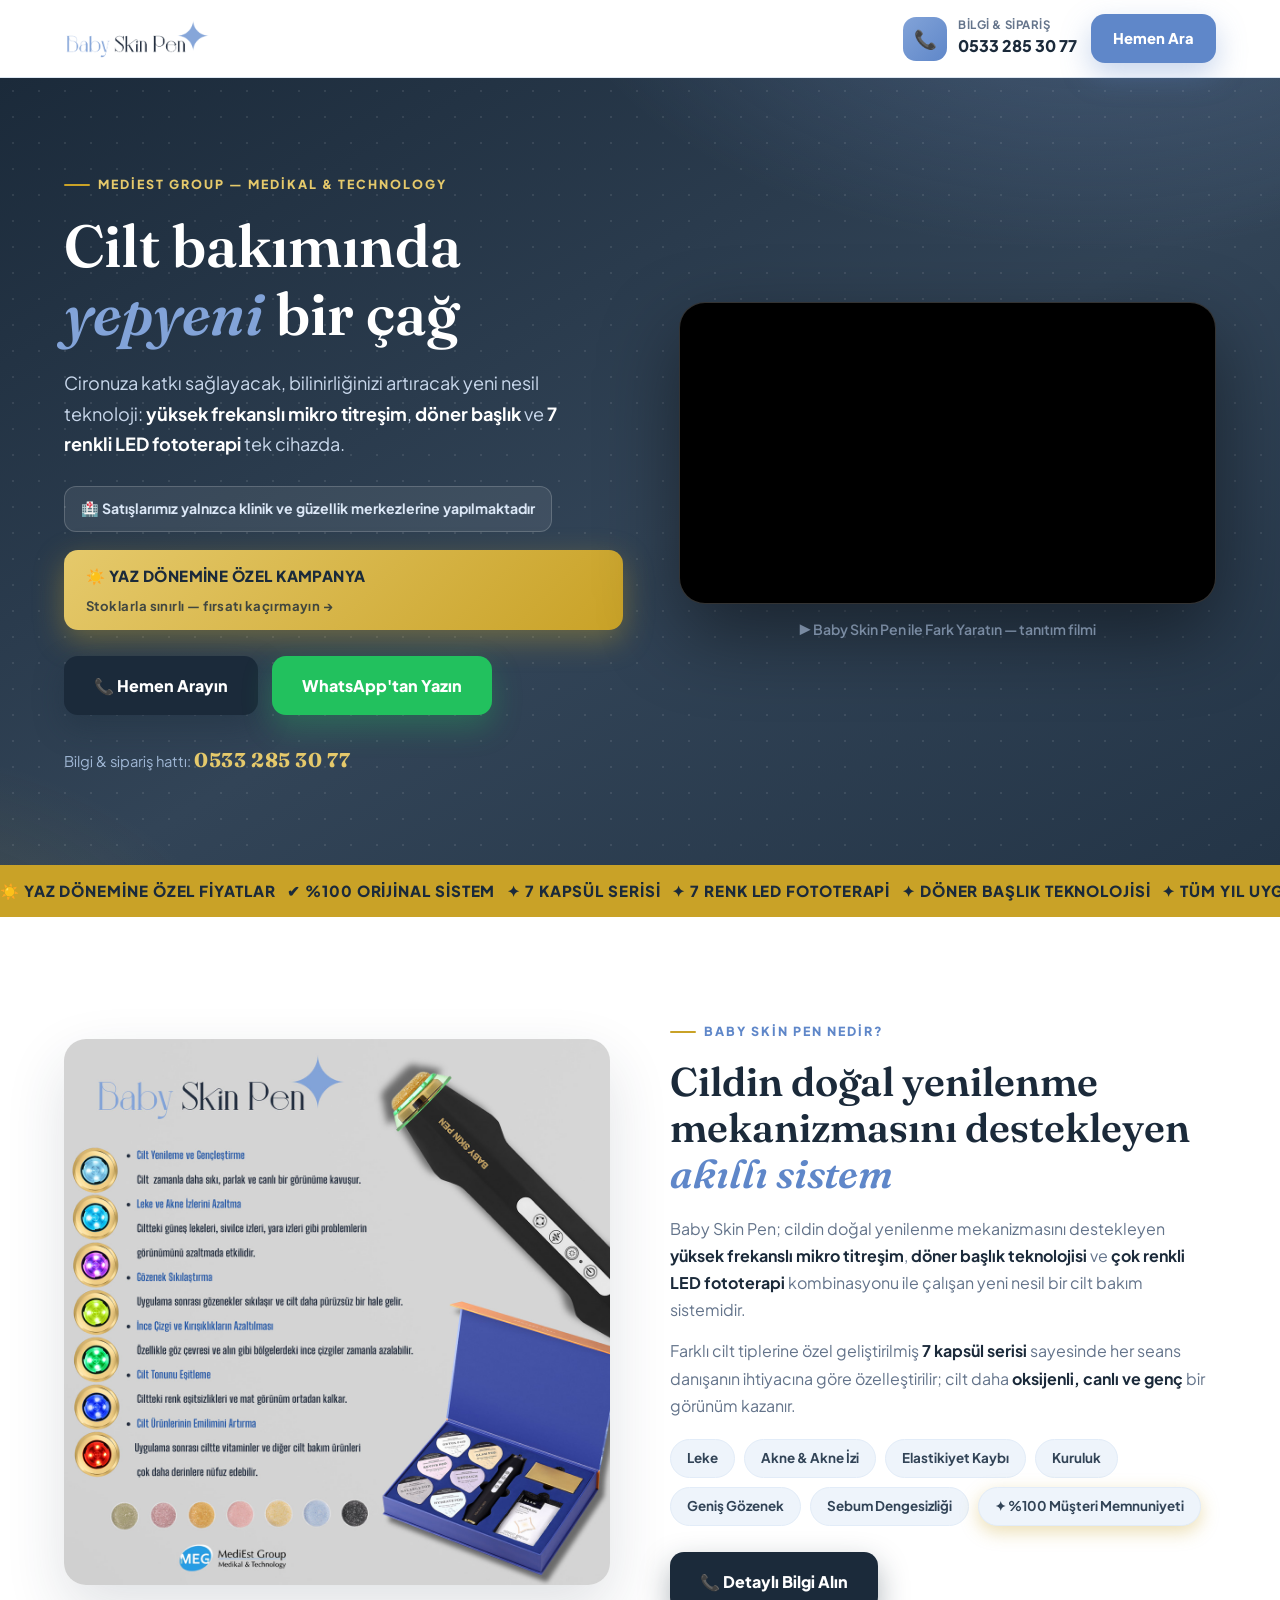
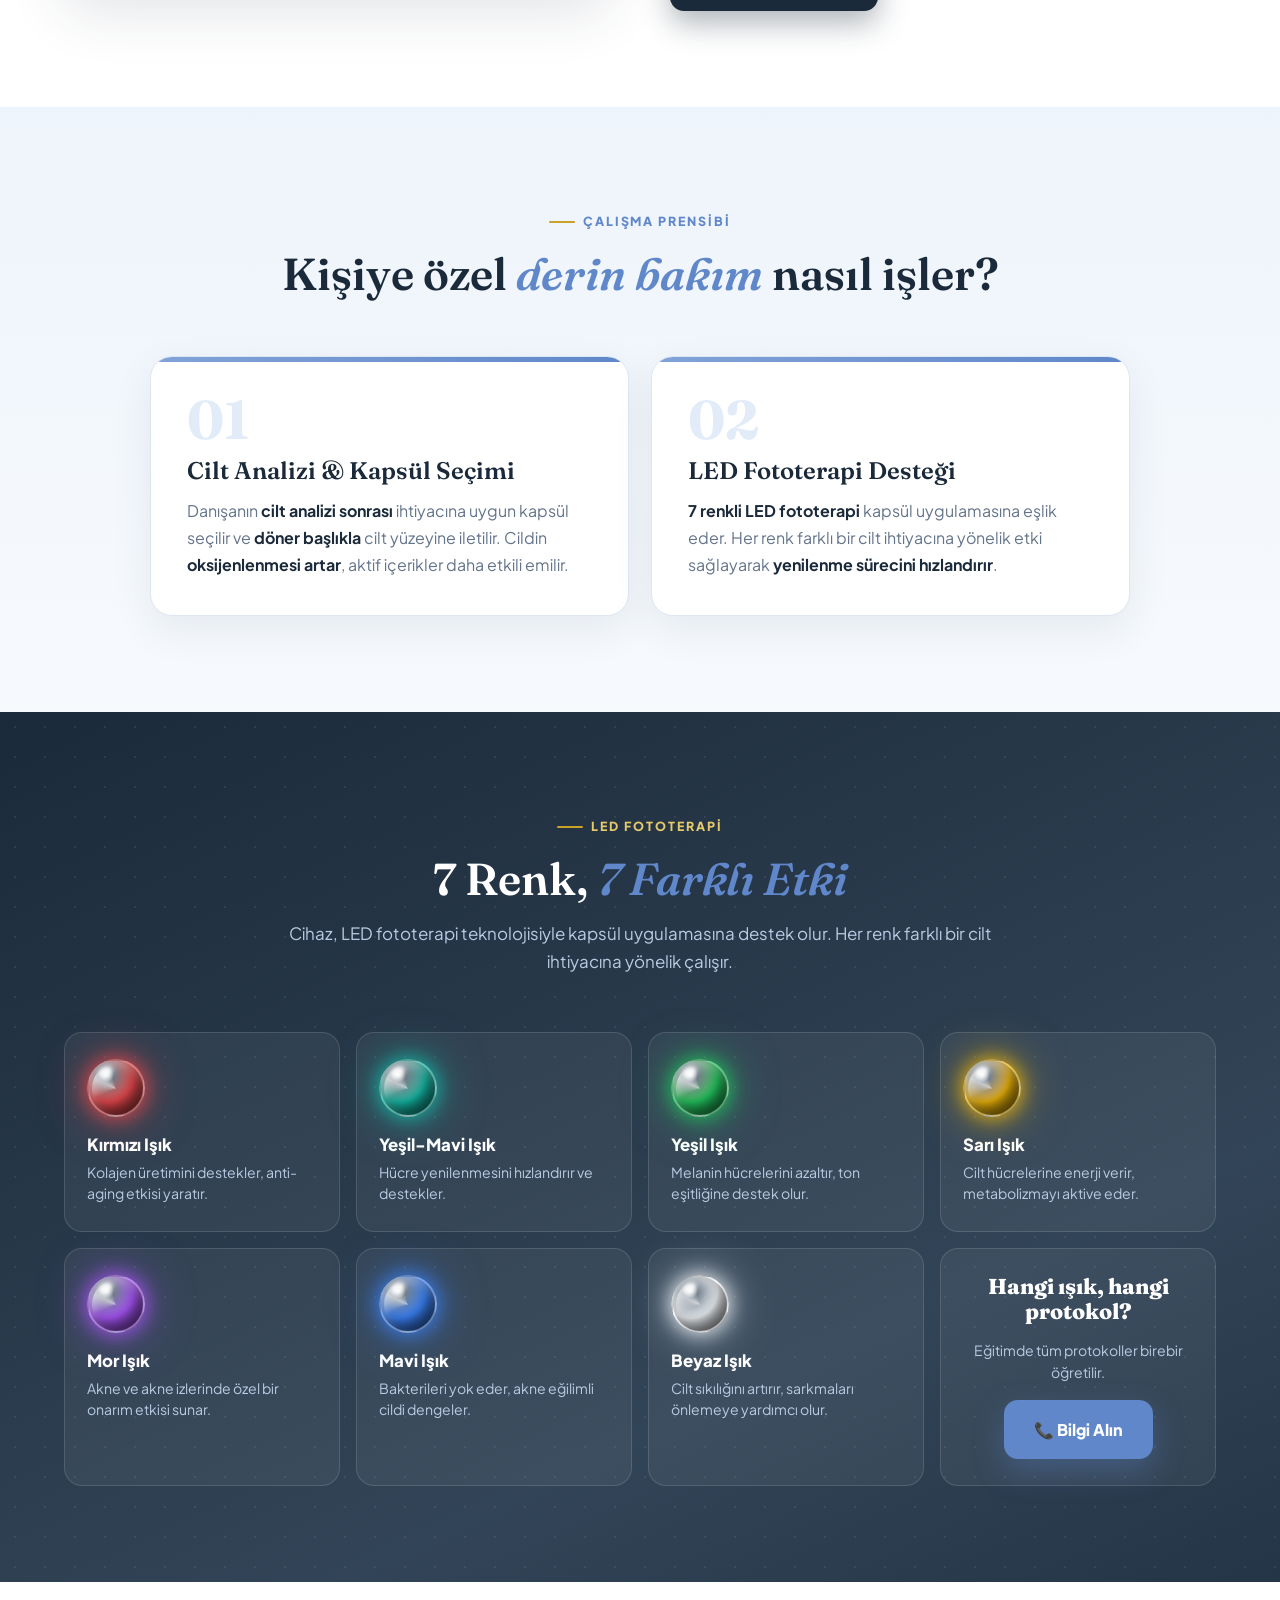
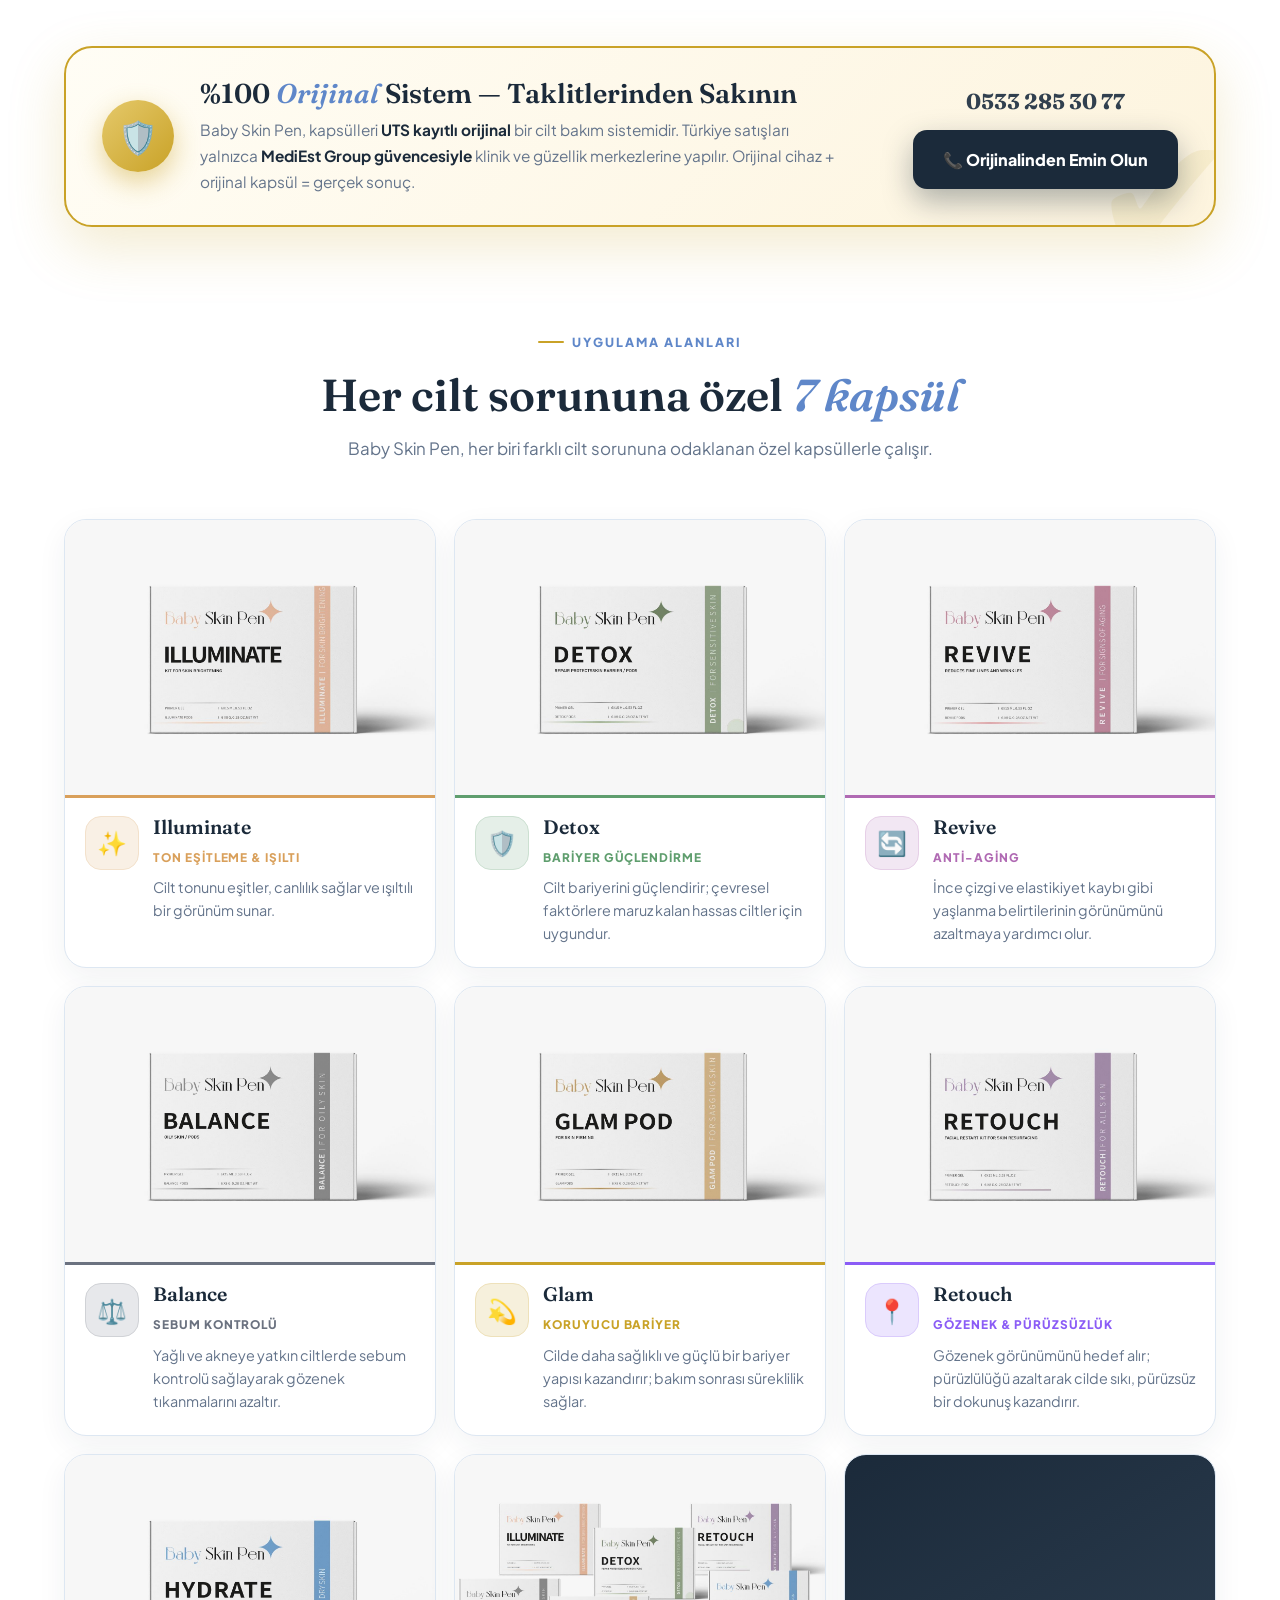
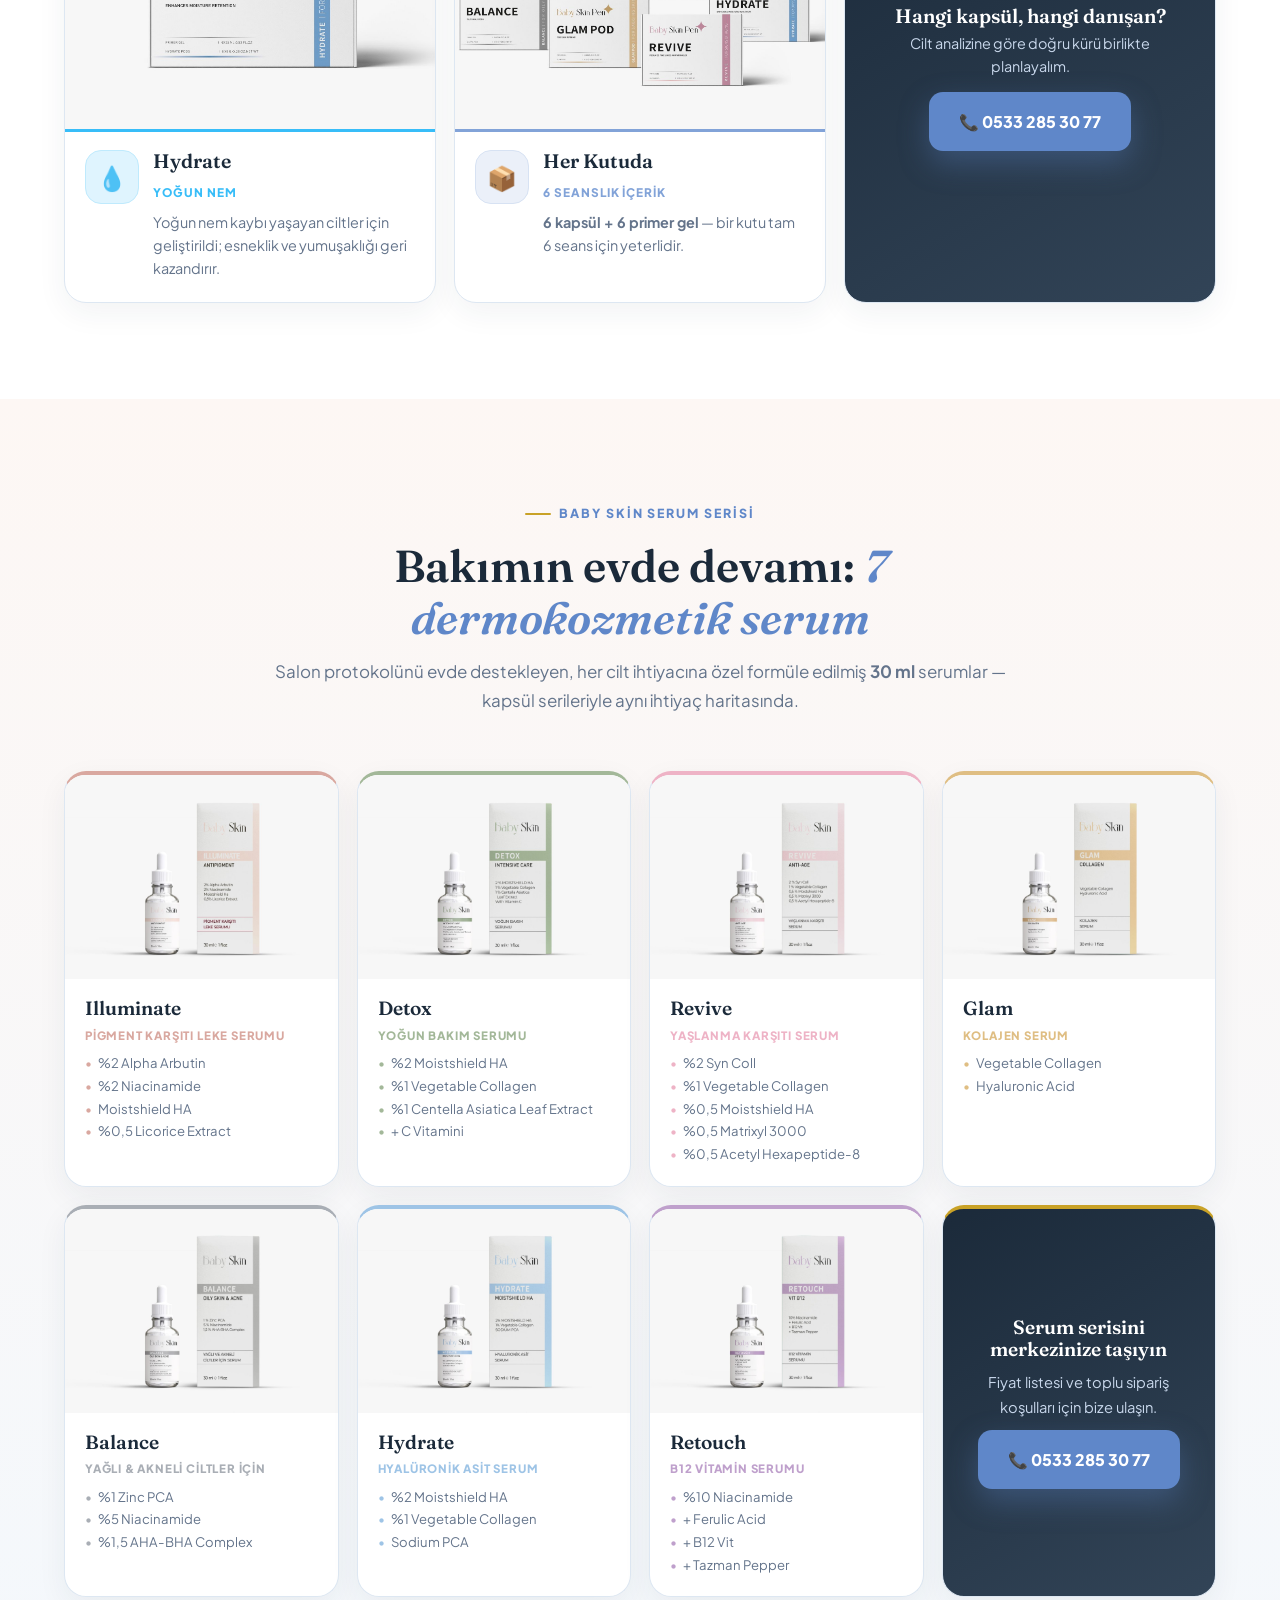
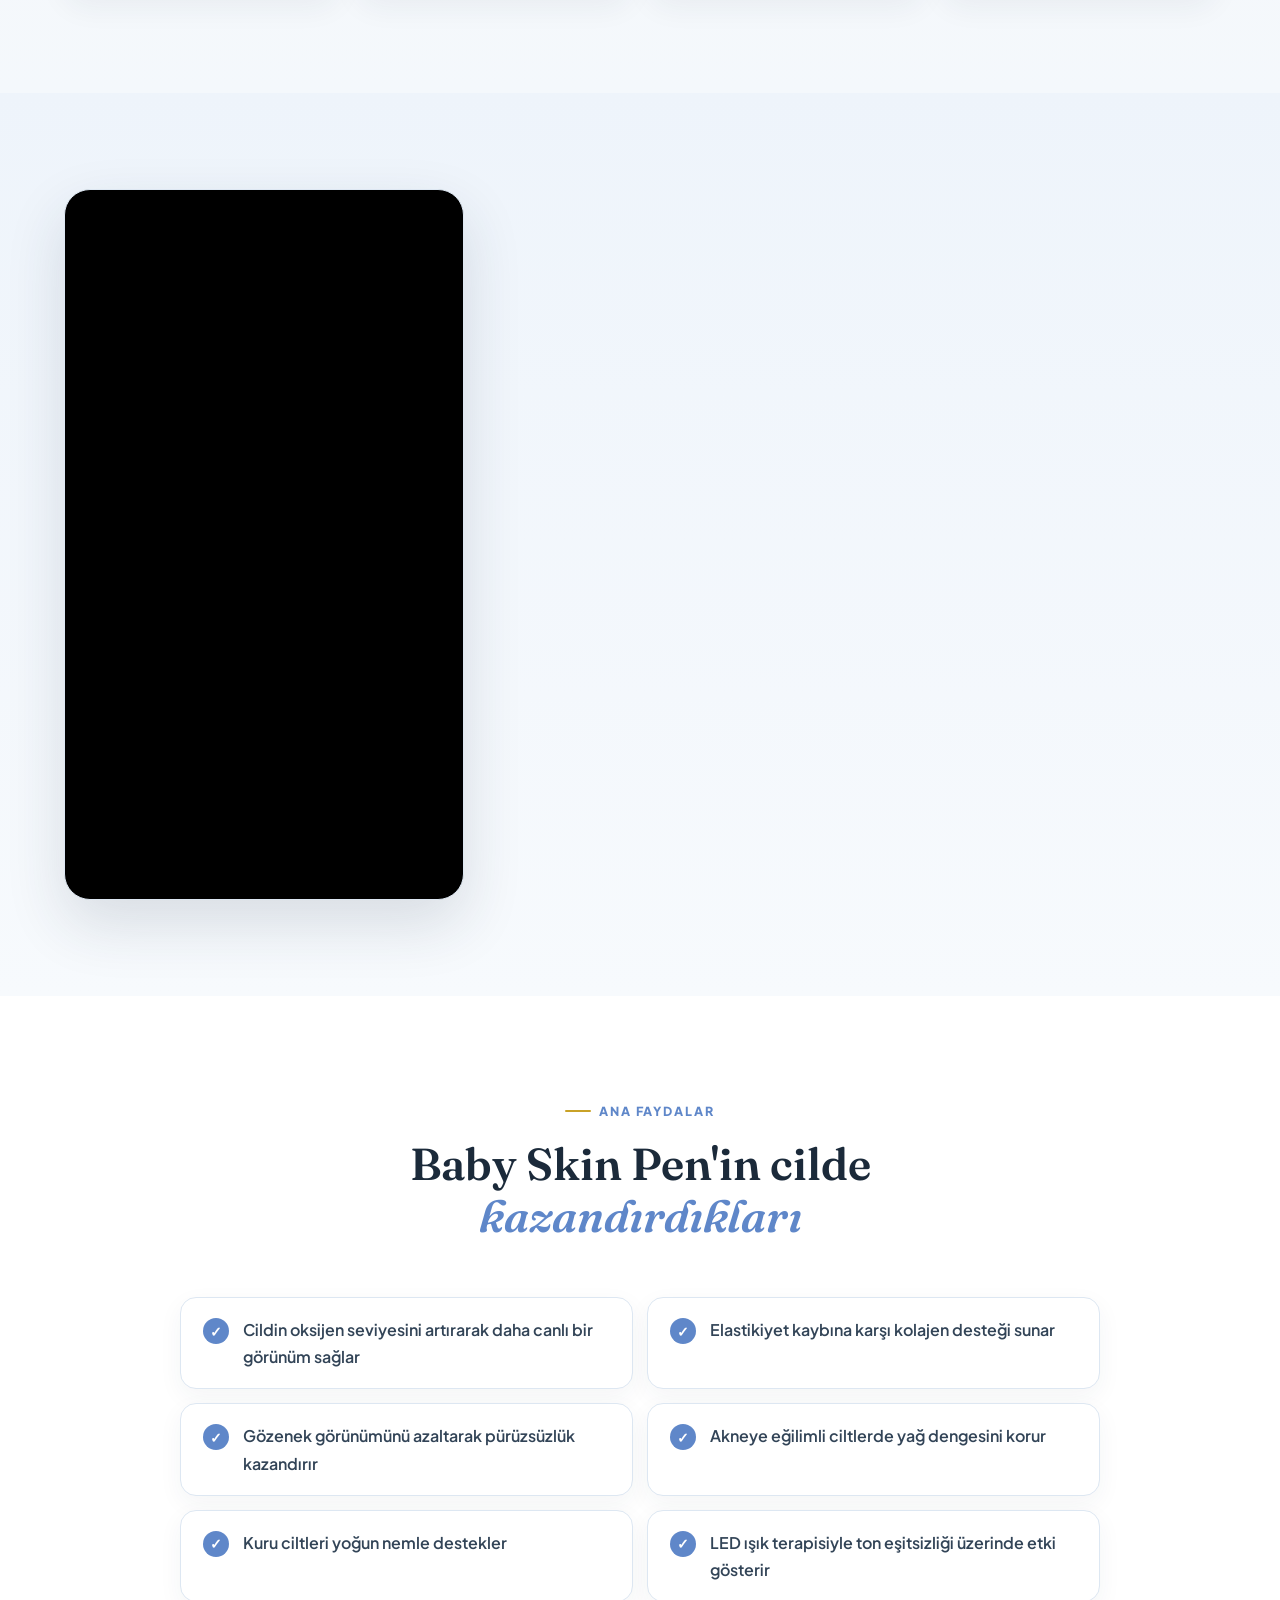
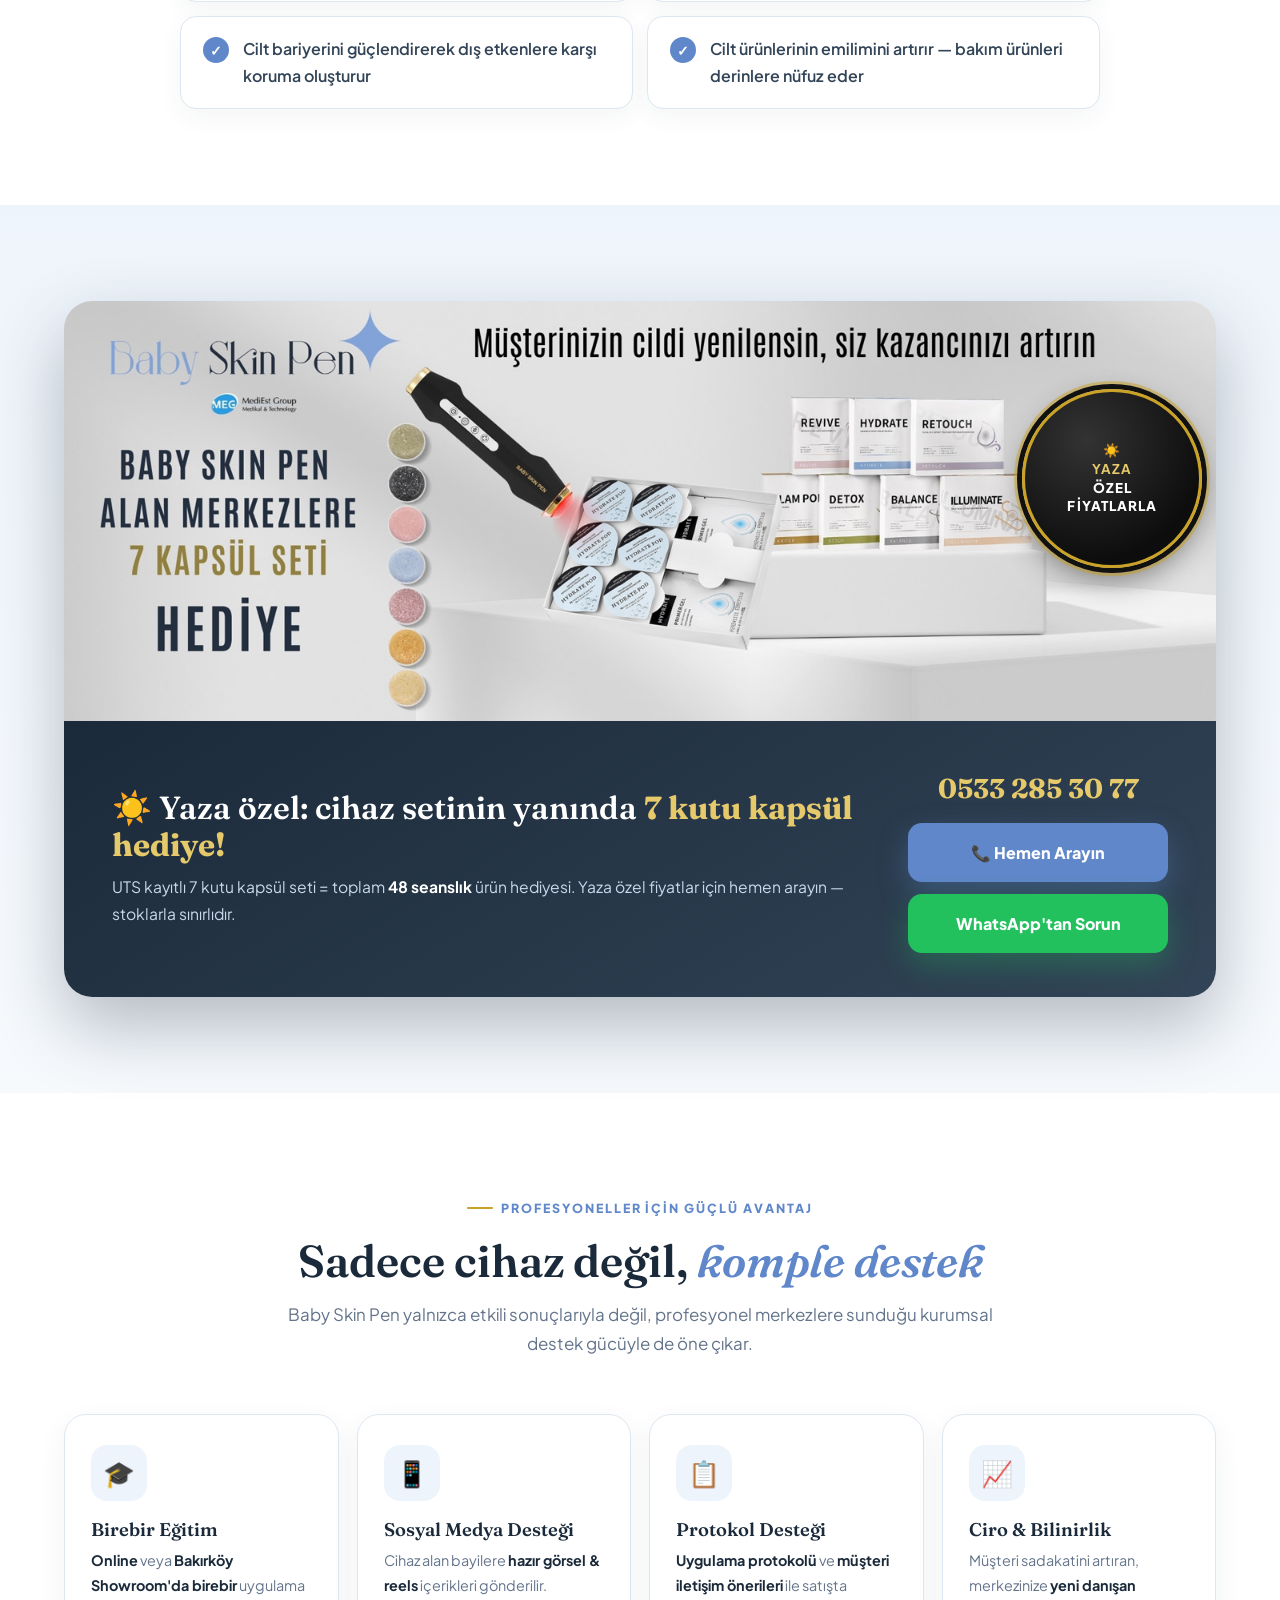
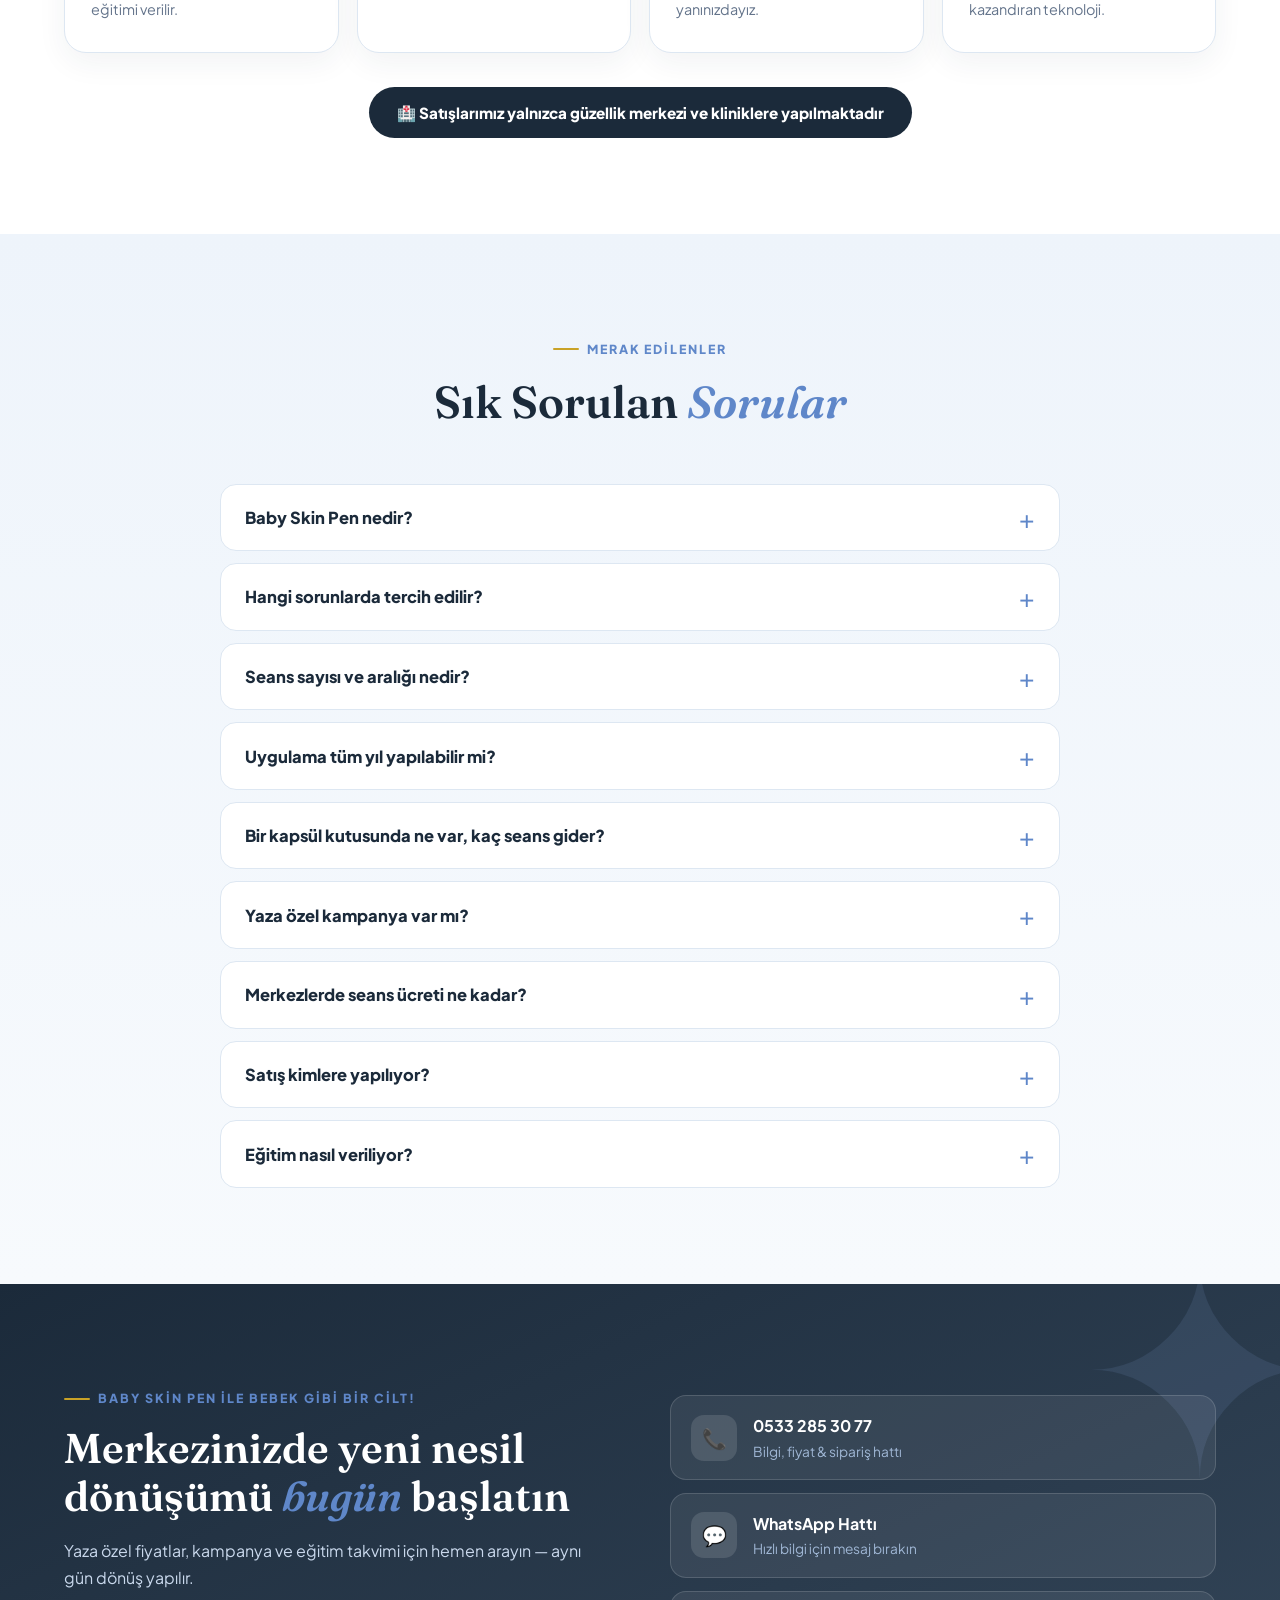
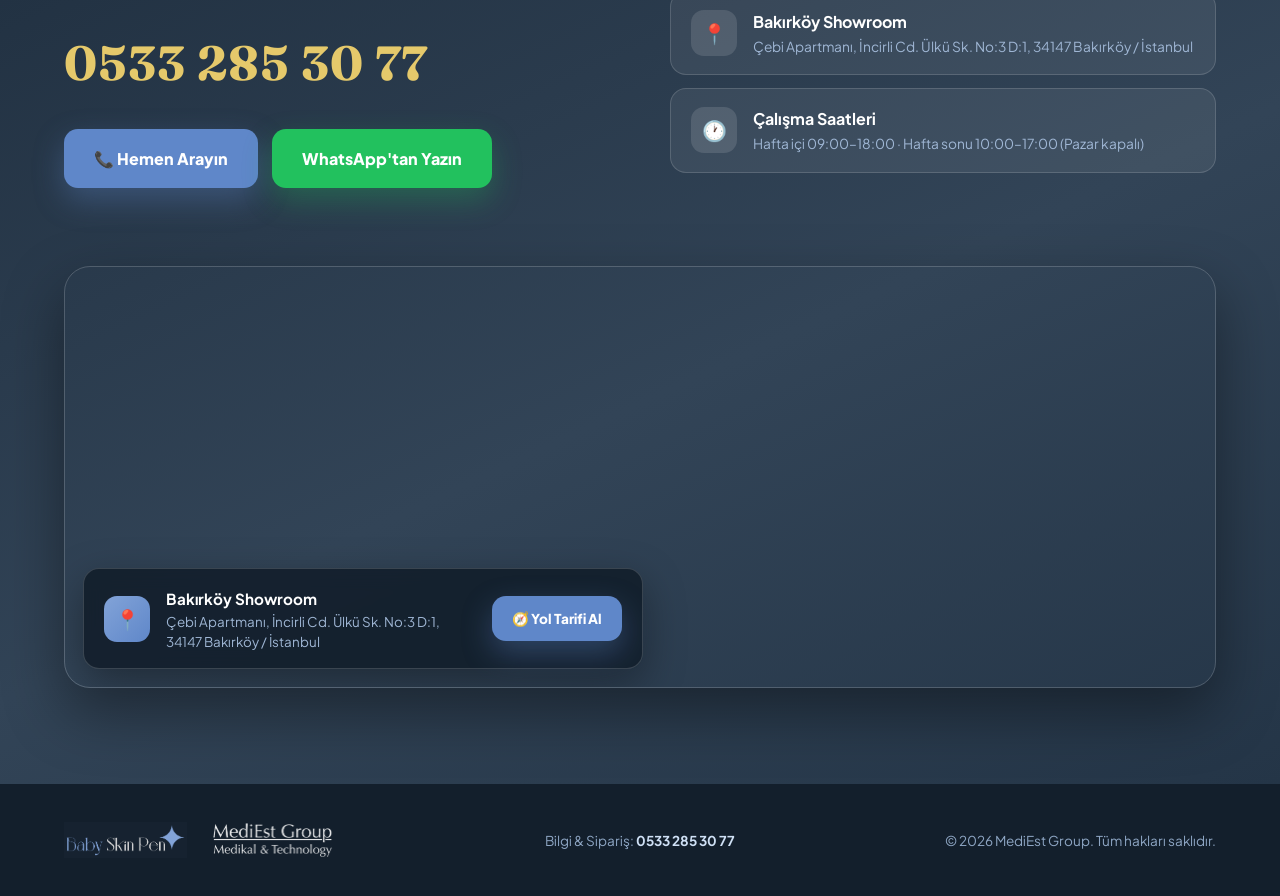
==== commit f0fb4555: "Yayın hazırlığı: kök sayfa yeni landing'e yönlenir, eski kurumsal sayfa eski-kurumsal.html, strateji" ====
--- a/index.html
+++ b/index.html
@@ -1,393 +1,13 @@
 <!DOCTYPE html>
 <html lang="tr">
 <head>
-<meta charset="UTF-8">
-<meta name="viewport" content="width=device-width, initial-scale=1.0">
-<title>Baby Skin Pen — Kişiye Özel Cilt Yenileme Sistemi | MediEst Group</title>
-<meta name="description" content="Baby Skin Pen: yüksek frekanslı sesli titreşim, 360° döner başlık ve çok renkli LED ışık terapisiyle cildin oksijen seviyesini artıran yeni nesil cilt bakım sistemi. 7 kapsül serisi, 7 LED ışık, 7 dermokozmetik serum.">
-<link rel="preconnect" href="https://fonts.googleapis.com">
-<link rel="preconnect" href="https://fonts.gstatic.com" crossorigin>
-<link href="https://fonts.googleapis.com/css2?family=Playfair+Display:ital,wght@0,500;0,600;0,700;1,500;1,600&family=Manrope:wght@400;500;600;700;800&display=swap" rel="stylesheet">
-<link rel="stylesheet" href="assets/css/style.css">
-<link rel="icon" href="data:image/svg+xml,<svg xmlns='http://www.w3.org/2000/svg' viewBox='0 0 100 100'><path d='M50 2 C55 32 68 45 98 50 C68 55 55 68 50 98 C45 68 32 55 2 50 C32 45 45 32 50 2 Z' fill='%2382a3d8'/></svg>">
+<meta charset="utf-8">
+<title>Baby Skin Pen — MediEst Group</title>
+<meta http-equiv="refresh" content="0; url=landing.html">
+<link rel="canonical" href="landing.html">
+<script>location.replace('landing.html');</script>
 </head>
 <body>
-
-<!-- ÜST BAR -->
-<div class="topbar">
-  <div class="container topbar-in">
-    <span>🎁 Lansmana özel: cihaz setini alan merkezlere 7 kutu kapsül seti hediye!</span>
-    <div class="topbar-links">
-      <a href="https://www.mediestgroup.com" target="_blank" rel="noopener">mediestgroup.com</a>
-      <a href="https://www.instagram.com/babyskinpen" target="_blank" rel="noopener">@babyskinpen</a>
-    </div>
-  </div>
-</div>
-
-<!-- HEADER -->
-<header class="header" id="top">
-  <div class="container header-in">
-    <a href="#top" class="brand">
-      <img src="assets/img/logo-acik.png" alt="Baby Skin Pen" class="brand-logo">
-      <span class="brand-sub">by MediEst Group</span>
-    </a>
-    <nav class="nav" id="nav">
-      <a href="#teknoloji">Teknoloji</a>
-      <a href="#led">LED Işıklar</a>
-      <a href="#kapsuller">Kapsüller</a>
-      <a href="#serumlar">Serumlar</a>
-      <a href="#uygulama">Uygulama</a>
-      <a href="#egitim">Bayilik</a>
-      <a href="#iletisim">İletişim</a>
-    </nav>
-    <a href="#iletisim" class="btn btn-gold header-cta">Sipariş / Bayilik</a>
-    <button class="hamburger" id="hamburger" aria-label="Menü"><span></span><span></span><span></span></button>
-  </div>
-</header>
-
-<!-- HERO -->
-<section class="hero">
-  <div class="hero-bubbles" aria-hidden="true">
-    <i></i><i></i><i></i><i></i><i></i><i></i>
-  </div>
-  <div class="container hero-in">
-    <div class="hero-text reveal">
-      <span class="eyebrow">Kişiye Özel Cilt Yenileme ve Bakım Sistemi</span>
-      <h1>Cilt bakımında<br><em>teknoloji</em> ile<br>tanışma vakti!</h1>
-      <p class="hero-lead">Yüksek frekanslı <strong>sesli titreşim</strong>, <strong>360° döner başlık</strong> ve çok renkli <strong>LED ışık terapisi</strong> ile cildin oksijen seviyesini artıran yenilikçi cilt bakım cihazı.</p>
-      <div class="hero-badges">
-        <span class="badge">7 Farklı Kapsül</span>
-        <span class="badge">7 Farklı LED Işık</span>
-        <span class="badge">7 Dermokozmetik Serum</span>
-        <span class="badge badge-gold">Tüm Yıl Uygulanabilir</span>
-      </div>
-      <div class="hero-cta">
-        <a href="#iletisim" class="btn btn-gold">Bilgi &amp; Sipariş Al</a>
-        <a href="#kapsuller" class="btn btn-navy">Ürünleri Keşfet</a>
-      </div>
-    </div>
-    <div class="hero-visual reveal">
-      <div class="hero-glow" aria-hidden="true"></div>
-      <img src="assets/img/cihaz-duo.png" alt="Baby Skin Pen cihazı — kapsül başlıklı ve başlıksız görünüm" class="hero-device">
-    </div>
-  </div>
-  <div class="container stats reveal">
-    <div class="stat"><b>7</b><span>Kapsül Serisi</span></div>
-    <div class="stat"><b>7</b><span>LED Işık Rengi</span></div>
-    <div class="stat"><b>7</b><span>Serum Çeşidi</span></div>
-    <div class="stat"><b>4-6</b><span>Seanslık Protokol</span></div>
-    <div class="stat"><b>15-20</b><span>Gün Arayla Uygulama</span></div>
-  </div>
-</section>
-
-<!-- TEKNOLOJİ -->
-<section class="section" id="teknoloji">
-  <div class="container split">
-    <div class="split-media reveal">
-      <img src="assets/img/studio/ren_3793.jpg" alt="Baby Skin Pen — LED ışığı yanan aplikatör başlığıyla çalışır durumda" class="promo-img">
-    </div>
-    <div class="split-text reveal">
-      <span class="eyebrow">Sistem Nasıl Çalışır?</span>
-      <h2>Cildin doğal yenilenmesini destekleyen <em>teknoloji</em></h2>
-      <ul class="feature-list">
-        <li><b>Yüksek frekanslı mikro titreşim</b> ve 360° döner başlık, kişiye özel kapsül serumunu cilt yüzeyine iletir.</li>
-        <li>Cildin <b>oksijenlenmesini artırır</b>, aktif içeriklerin daha etkili emilmesini destekler.</li>
-        <li><b>Çok renkli LED fototerapi</b> kapsül uygulamasına eşlik ederek yenilenme sürecini hızlandırır.</li>
-        <li>7 kapsül serisi; <b>leke, akne, elastikiyet kaybı, kuruluk, geniş gözenek ve sebum dengesizliği</b> gibi sorunlara kişiye özel çözüm sunar.</li>
-        <li>İlk seanstan itibaren ciltte <b>fark edilir canlılık hissi</b> sağlar.</li>
-      </ul>
-      <div class="note-card">
-        <b>Uygulama Protokolü:</b> 4–6 seans önerilir, seanslar 15–20 gün aralıklarla uygulanır. Tüm yıl boyunca uygulanabilir.
-      </div>
-    </div>
-  </div>
-  <div class="container benefits reveal">
-    <div class="benefit">✅ Cildin oksijen seviyesini artırır, canlı görünüm sağlar</div>
-    <div class="benefit">✅ Elastikiyet kaybına karşı kolajen desteği sunar</div>
-    <div class="benefit">✅ Gözenek görünümünü azaltır, pürüzsüzlük kazandırır</div>
-    <div class="benefit">✅ Akneye eğilimli ciltlerde yağ dengesini korur</div>
-    <div class="benefit">✅ Kuru ciltleri yoğun nemle destekler</div>
-    <div class="benefit">✅ Cilt bariyerini güçlendirir, ton eşitsizliğine etki eder</div>
-  </div>
-</section>
-
-<!-- LED IŞIKLAR -->
-<section class="section section-dark" id="led">
-  <div class="container">
-    <div class="section-head reveal">
-      <span class="eyebrow">LED Fototerapi — 7 Renk, 7 Farklı Etki</span>
-      <h2>7 Farklı <em>LED Işık</em> Özelliği</h2>
-    </div>
-    <div class="led-grid">
-      <div class="led-card reveal" style="--led:#e5484d"><i class="led-dot"></i><h3>Kırmızı Işık</h3><p>Kolajen üretimini destekler, anti-aging bakım sağlar.</p></div>
-      <div class="led-card reveal" style="--led:#14b8a6"><i class="led-dot"></i><h3>Yeşil Mavi Işık</h3><p>Hücre yenilenmesini hızlandırır.</p></div>
-      <div class="led-card reveal" style="--led:#22c55e"><i class="led-dot"></i><h3>Yeşil Işık</h3><p>Melanin baskılayarak ton eşitliğine destek olur.</p></div>
-      <div class="led-card reveal" style="--led:#eab308"><i class="led-dot"></i><h3>Sarı Işık</h3><p>Hücre enerji metabolizmasını aktive eder.</p></div>
-      <div class="led-card reveal" style="--led:#a855f7"><i class="led-dot"></i><h3>Mor Işık</h3><p>Akne izi görünümünde onarıcı destek sunar.</p></div>
-      <div class="led-card reveal" style="--led:#3b82f6"><i class="led-dot"></i><h3>Mavi Işık</h3><p>Bakteri oluşumunu azaltarak akne eğilimli cildi dengeler.</p></div>
-      <div class="led-card reveal" style="--led:#e2e8f0"><i class="led-dot"></i><h3>Beyaz Işık</h3><p>Cilt sıkılığını artırmaya yardımcı olur.</p></div>
-      <div class="led-card led-visual reveal">
-        <img src="assets/img/studio/ren_3805.jpg" alt="Baby Skin Pen — 7 farklı renkte yanan LED başlıkları bir arada">
-      </div>
-    </div>
-  </div>
-</section>
-
-<!-- KAPSÜLLER -->
-<section class="section" id="kapsuller">
-  <div class="container">
-    <div class="section-head reveal">
-      <span class="eyebrow">Her Cilde Özel Profesyonel Çözümler</span>
-      <h2>7 <em>Kapsül</em> Serisi</h2>
-      <p class="section-lead">Cilt analizi sonrası danışanın ihtiyacına uygun kapsül seçilir. Her kutuda <b>6 adet kapsül + 6 adet primer gel</b> bulunur.</p>
-    </div>
-    <div class="caps-grid">
-      <article class="cap-card reveal" style="--cap:#b9a7c9">
-        <div class="cap-imgs"><img src="assets/img/kutu/kutu-retouch.jpg" alt="Retouch kapsül kutusu — tüm cilt tipleri" class="cap-front"><img src="assets/img/studio/ren_3774.jpg" alt="Retouch kapsülleri kutu içinde" class="cap-back"></div>
-        <h3>Retouch</h3><span class="cap-tag">Tüm Cilt Tipleri</span>
-        <ul><li>Cilt yenileme (resurfacing) kürü</li><li>Gözenek görünümünü hedef alır</li><li>Pürüzlülüğü azaltır, sıkı bir dokunuş kazandırır</li></ul>
-      </article>
-      <article class="cap-card reveal" style="--cap:#8a8f98">
-        <div class="cap-imgs"><img src="assets/img/kutu/kutu-balance.jpg" alt="Balance kapsül kutusu — yağlı ciltler" class="cap-front"><img src="assets/img/studio/ren_3770.jpg" alt="Balance kapsülleri kutu içinde" class="cap-back"></div>
-        <h3>Balance</h3><span class="cap-tag">Yağlı Ciltler</span>
-        <ul><li>Yağlı ve akneye yatkın ciltleri dengeler</li><li>Sebum kontrolü sağlar</li><li>Gözenek tıkanmalarını azaltır</li></ul>
-      </article>
-      <article class="cap-card reveal" style="--cap:#9dbb96">
-        <div class="cap-imgs"><img src="assets/img/kutu/kutu-detox.jpg" alt="Detox kapsül kutusu — hassas ciltler" class="cap-front"><img src="assets/img/studio/ren_3775.jpg" alt="Detox kapsülleri kutu içinde" class="cap-back"></div>
-        <h3>Detox</h3><span class="cap-tag">Hassas Ciltler</span>
-        <ul><li>Cilt bariyerini onarır ve yeniler</li><li>Tahriş olmuş cildi rahatlatır</li><li>Çevresel etkenlere maruz kalan ciltlere uygundur</li></ul>
-      </article>
-      <article class="cap-card reveal" style="--cap:#cfa64e">
-        <div class="cap-imgs"><img src="assets/img/kutu/kutu-glam.jpg" alt="Glam Pod kapsül kutusu — sarkma karşıtı" class="cap-front"><img src="assets/img/studio/ren_3773.jpg" alt="Glam Pod kapsülleri kutu içinde" class="cap-back"></div>
-        <h3>Glam Pod</h3><span class="cap-tag">Sıkılaştırma</span>
-        <ul><li>Sarkma eğilimli ciltler için</li><li>Cilt bariyerini kuvvetlendirir</li><li>Dış etkenlere karşı direnç kazandırır</li></ul>
-      </article>
-      <article class="cap-card reveal" style="--cap:#9cc3e5">
-        <div class="cap-imgs"><img src="assets/img/kutu/kutu-hydrate.jpg" alt="Hydrate kapsül kutusu — kuru ciltler" class="cap-front"><img src="assets/img/studio/ren_3769.jpg" alt="Hydrate kapsülleri kutu içinde" class="cap-back"></div>
-        <h3>Hydrate</h3><span class="cap-tag">Kuru Ciltler</span>
-        <ul><li>Kuru ciltleri yoğun şekilde nemlendirir</li><li>Cildin esnekliğini geri kazandırır</li><li>Yumuşak ve sağlıklı bir his bırakır</li></ul>
-      </article>
-      <article class="cap-card reveal" style="--cap:#d9b8a5">
-        <div class="cap-imgs"><img src="assets/img/kutu/kutu-illuminate.jpg" alt="Illuminate kapsül kutusu — cilt aydınlatma" class="cap-front"><img src="assets/img/studio/ren_3772.jpg" alt="Illuminate kapsülleri kutu içinde" class="cap-back"></div>
-        <h3>Illuminate</h3><span class="cap-tag">Leke &amp; Aydınlanma</span>
-        <ul><li>Cilt tonunu eşitler</li><li>Parlaklık ve ışıltı kazandırır</li><li>Hiperpigmentasyon görünümünü azaltır</li></ul>
-      </article>
-      <article class="cap-card reveal" style="--cap:#c9a0c0">
-        <div class="cap-imgs"><img src="assets/img/kutu/kutu-revive.jpg" alt="Revive kapsül kutusu — yaşlanma belirtileri" class="cap-front"><img src="assets/img/studio/ren_3771.jpg" alt="Revive kapsülleri kutu içinde" class="cap-back"></div>
-        <h3>Revive</h3><span class="cap-tag">Anti-Aging</span>
-        <ul><li>İnce çizgi ve kırışıklık görünümünü azaltır</li><li>Elastikiyet kaybına karşı etkilidir</li><li>Yaşlanma belirtileriyle mücadele eder</li></ul>
-      </article>
-      <article class="cap-card cap-kit reveal">
-        <img src="assets/img/kapsul-icerikleri.png" alt="7 kapsülün içerikleri" class="kit-img">
-        <h3>Her Kutuda</h3>
-        <p class="kit-line">6 Adet Kapsül<br>+<br>6 Adet Primer Gel</p>
-        <p class="kit-fiyat">1 kutu: <b>1.750₺</b></p>
-        <a href="#iletisim" class="btn btn-gold btn-sm">Sipariş Ver</a>
-      </article>
-    </div>
-    <p class="caps-hint reveal">💡 Kartların üzerine gelin — kutunun içindeki kapsülleri görün.</p>
-    <div class="kampanya reveal">
-      <span class="kampanya-ico">🎁</span>
-      <div><b>Lansman Kampanyası:</b> Cihaz setini alan merkezlere <b>7 kutu kapsül seti hediye!</b></div>
-      <a href="#iletisim" class="btn btn-gold">Hemen Bilgi Al</a>
-    </div>
-  </div>
-</section>
-
-<!-- SERUMLAR -->
-<section class="section section-soft" id="serumlar">
-  <div class="container">
-    <div class="section-head reveal">
-      <span class="eyebrow">Baby Skin Serum Serisi</span>
-      <h2>Bakımın Evde Devamı: <em>7 Dermokozmetik Serum</em></h2>
-      <p class="section-lead">Salon protokolünü evde destekleyen, her cilt ihtiyacına özel formüle edilmiş <b>30 ml</b> serumlar — kapsül serileriyle aynı ihtiyaç haritasında.</p>
-    </div>
-    <div class="serum-grid">
-      <article class="serum-card reveal" style="--cap:#8a8f98">
-        <img src="assets/img/serum/serum-balance.jpg" alt="Baby Skin Balance — yağlı ve akneli ciltler için serum">
-        <h3>Balance</h3><span class="cap-tag">Yağlı &amp; Akneli Ciltler</span>
-        <ul><li>%1 Zinc PCA</li><li>%5 Niacinamide</li><li>%1,5 AHA-BHA Complex</li></ul>
-      </article>
-      <article class="serum-card reveal" style="--cap:#9cc3e5">
-        <img src="assets/img/serum/serum-hydrate.jpg" alt="Baby Skin Hydrate — hyalüronik asit serumu">
-        <h3>Hydrate</h3><span class="cap-tag">Hyalüronik Asit Serumu</span>
-        <ul><li>%2 Moistshield HA</li><li>%1 Vegetable Collagen</li><li>Sodium PCA</li></ul>
-      </article>
-      <article class="serum-card reveal" style="--cap:#d9b8a5">
-        <img src="assets/img/serum/serum-illuminate.jpg" alt="Baby Skin Illuminate — pigment karşıtı leke serumu">
-        <h3>Illuminate</h3><span class="cap-tag">Pigment Karşıtı Leke Serumu</span>
-        <ul><li>%2 Alpha Arbutin</li><li>%2 Niacinamide</li><li>Moistshield HA + %0,5 Licorice</li></ul>
-      </article>
-      <article class="serum-card reveal" style="--cap:#b9a7c9">
-        <img src="assets/img/serum/serum-retouch.jpg" alt="Baby Skin Retouch — B12 vitamin serumu">
-        <h3>Retouch</h3><span class="cap-tag">B12 Vitamin Serumu</span>
-        <ul><li>%10 Niacinamide</li><li>Ferulic Acid + B12 Vit</li><li>Tazman Pepper</li></ul>
-      </article>
-      <article class="serum-card reveal" style="--cap:#cfa64e">
-        <img src="assets/img/serum/serum-glam.jpg" alt="Baby Skin Glam — kolajen serum">
-        <h3>Glam</h3><span class="cap-tag">Kolajen Serum</span>
-        <ul><li>Vegetable Collagen</li><li>Hyaluronic Acid</li></ul>
-      </article>
-      <article class="serum-card reveal" style="--cap:#c9a0c0">
-        <img src="assets/img/serum/serum-revive.jpg" alt="Baby Skin Revive — yaşlanma karşıtı serum">
-        <h3>Revive</h3><span class="cap-tag">Yaşlanma Karşıtı Serum</span>
-        <ul><li>%2 Syn-Coll + %0,5 Matrixyl 3000</li><li>%0,5 Acetyl Hexapeptide-8</li><li>%1 Vegetable Collagen + %0,5 HA</li></ul>
-      </article>
-      <article class="serum-card reveal" style="--cap:#9dbb96">
-        <img src="assets/img/serum/serum-detox.jpg" alt="Baby Skin Detox — yoğun bakım serumu">
-        <h3>Detox</h3><span class="cap-tag">Yoğun Bakım Serumu</span>
-        <ul><li>%2 Moistshield HA</li><li>%1 Vegetable Collagen</li><li>%1 Centella Asiatica + C Vitamini</li></ul>
-      </article>
-      <article class="serum-card serum-cta reveal">
-        <img src="assets/img/logo-koyu.png" alt="Baby Skin Pen" class="serum-cta-logo">
-        <h3>Serum Serisi Hakkında</h3>
-        <p>Fiyat listesi ve toplu sipariş koşulları için bize ulaşın.</p>
-        <a href="#iletisim" class="btn btn-gold btn-sm">Bilgi &amp; Sipariş</a>
-      </article>
-    </div>
-  </div>
-</section>
-
-<!-- PROFESYONEL SET -->
-<section class="section" id="set">
-  <div class="container split">
-    <div class="split-text reveal">
-      <span class="eyebrow">Profesyonel Kullanım</span>
-      <h2>Güzellik merkezleri için <em>komple set</em></h2>
-      <p>Baby Skin Pen profesyonel seti; cihaz, kapsül serileri ve primer gel'lerle birlikte gelir. Güzellik merkezleri ve klinikler <b>mediestgroup.com</b> üzerinden üye olarak hızlı sipariş oluşturabilir.</p>
-      <div class="set-thumbs">
-        <img src="assets/img/kutu/kutu-grup.jpg" alt="7 kapsül serisinin yeni kutu tasarımları bir arada">
-        <img src="assets/img/studio/ren_3815.jpg" alt="Baby Skin Pen profesyonel set — tam karşıdan">
-      </div>
-      <a href="https://www.mediestgroup.com" target="_blank" rel="noopener" class="btn btn-navy">mediestgroup.com'da İncele</a>
-    </div>
-    <div class="split-media reveal">
-      <img src="assets/img/studio/ren_3809.jpg" alt="Baby Skin Pen profesyonel set — kapsüller, cihaz ve primer gel" class="set-hero">
-    </div>
-  </div>
-</section>
-
-<!-- VİDEO -->
-<section class="section section-soft" id="video">
-  <div class="container">
-    <div class="section-head reveal">
-      <span class="eyebrow">Baby Skin Pen İş Başında</span>
-      <h2>Kapsül Teknolojisini <em>İzleyin</em></h2>
-    </div>
-    <div class="video-wrap reveal">
-      <video controls muted loop playsinline preload="metadata" poster="assets/img/studio/ren_3809.jpg">
-        <source src="assets/video/kapsul-tanitim.mp4" type="video/mp4">
-        Tarayıcınız video oynatmayı desteklemiyor.
-      </video>
-    </div>
-  </div>
-</section>
-
-<!-- UYGULAMA ADIMLARI -->
-<section class="section" id="uygulama">
-  <div class="container">
-    <div class="section-head reveal">
-      <span class="eyebrow">İki Aşamalı Derin Bakım</span>
-      <h2>İki Adımda <em>Uygulama</em></h2>
-    </div>
-    <div class="steps">
-      <div class="step reveal">
-        <div class="step-media"><img src="assets/img/cihaz-kapsul-basligi.png" alt="Cihaza takılı kapsül başlığı"></div>
-        <div class="step-body">
-          <span class="step-no">1. Adım</span>
-          <h3>Kapsül Uygulaması</h3>
-          <p>Danışanın <b>cilt analizi sonrası</b> ihtiyacına uygun kapsül seçilir ve döner başlıkla cilt yüzeyine iletilir. Bu aşama cildin <b>oksijenlenmesini artırır</b>, aktif içeriklerin daha etkili emilmesini destekler.</p>
-        </div>
-      </div>
-      <div class="step step-rev reveal">
-        <div class="step-media"><img src="assets/img/mezoeffect-ampul.png" alt="Mezoeffect ampul serumu"></div>
-        <div class="step-body">
-          <span class="step-no">2. Adım</span>
-          <h3>Ampul Masajı</h3>
-          <p>Kapsül uygulaması tamamlandıktan sonra başlık değiştirilir ve <b>Mezoeffect ampul desteğiyle</b> nazik bir masaj uygulanır. Cilde yoğun serum takviyesi sağlanır, <b>nem tutma kapasitesi artar</b>.</p>
-        </div>
-      </div>
-    </div>
-  </div>
-</section>
-
-<!-- EĞİTİM & BAYİLİK -->
-<section class="section section-dark" id="egitim">
-  <div class="container">
-    <div class="section-head reveal">
-      <span class="eyebrow">MediEst Group Güvencesiyle</span>
-      <h2>Eğitim &amp; <em>Bayilik</em> Avantajları</h2>
-    </div>
-    <div class="adv-grid">
-      <div class="adv-card reveal">
-        <span class="adv-ico">🎓</span>
-        <h3>Birebir Eğitim</h3>
-        <p>Eğitim <b>online</b> olarak veya <b>Bakırköy showroom'da birebir</b> verilmektedir.</p>
-      </div>
-      <div class="adv-card reveal">
-        <span class="adv-ico">📱</span>
-        <h3>Sosyal Medya Desteği</h3>
-        <p>Cihaz setini alan bayilere <b>hazır görsel ve reels video</b> desteği gönderimi sağlanır.</p>
-      </div>
-      <div class="adv-card reveal">
-        <span class="adv-ico">📋</span>
-        <h3>Protokol &amp; İletişim Desteği</h3>
-        <p><b>Uygulama protokolü</b> ve <b>müşteri iletişim önerileri</b> ile satış süreçlerinizde yanınızdayız.</p>
-      </div>
-      <div class="adv-card reveal">
-        <span class="adv-ico">🛒</span>
-        <h3>Hızlı Sipariş &amp; Referanslar</h3>
-        <p><b>mediestgroup.com</b> üzerinden üye olarak hızlı sipariş oluşturun; referanslar için <b>@babyskinpen</b> hesabını inceleyin.</p>
-      </div>
-    </div>
-    <div class="dark-cta reveal">
-      <a href="#iletisim" class="btn btn-gold">Bayilik Başvurusu Yap</a>
-    </div>
-  </div>
-</section>
-
-<!-- İLETİŞİM -->
-<section class="section" id="iletisim">
-  <div class="container contact">
-    <div class="contact-card reveal">
-      <span class="eyebrow">Sipariş &amp; Bilgi</span>
-      <h2>Baby Skin Pen'i <em>işletmenize</em> taşıyın</h2>
-      <p>Fiyat, bayilik ve eğitim bilgisi için bize ulaşın — aynı gün dönüş yapılır.</p>
-      <div class="contact-rows">
-        <a class="contact-row" href="https://www.mediestgroup.com" target="_blank" rel="noopener">
-          <span class="c-ico">🌐</span><span><b>mediestgroup.com</b><br>Üye ol, hızlı sipariş oluştur</span>
-        </a>
-        <a class="contact-row" href="https://www.instagram.com/babyskinpen" target="_blank" rel="noopener">
-          <span class="c-ico">📷</span><span><b>@babyskinpen</b><br>Referanslar &amp; detaylı bilgi</span>
-        </a>
-        <div class="contact-row">
-          <span class="c-ico">📍</span><span><b>Showroom</b><br>Zuhuratbaba, İncirli Cd. No:21/4, 34147 Bakırköy / İstanbul</span>
-        </div>
-      </div>
-    </div>
-    <div class="contact-visual reveal">
-      <img src="assets/img/cihaz-duo.png" alt="Baby Skin Pen cihazı">
-    </div>
-  </div>
-</section>
-
-<!-- FOOTER -->
-<footer class="footer">
-  <div class="container footer-in">
-    <div class="footer-brand">
-      <img src="assets/img/logo-koyu.png" alt="Baby Skin Pen" class="footer-logo">
-      <p>MediEst Group — Medikal &amp; Technology</p>
-    </div>
-    <nav class="footer-nav">
-      <a href="#teknoloji">Teknoloji</a>
-      <a href="#kapsuller">Kapsüller</a>
-      <a href="#serumlar">Serumlar</a>
-      <a href="#egitim">Bayilik</a>
-    </nav>
-    <p class="footer-copy">© 2026 MediEst Group. Tüm hakları saklıdır.</p>
-  </div>
-</footer>
-
-<script src="assets/js/main.js"></script>
+<p><a href="landing.html">Baby Skin Pen sayfasına gitmek için tıklayın</a></p>
 </body>
 </html>
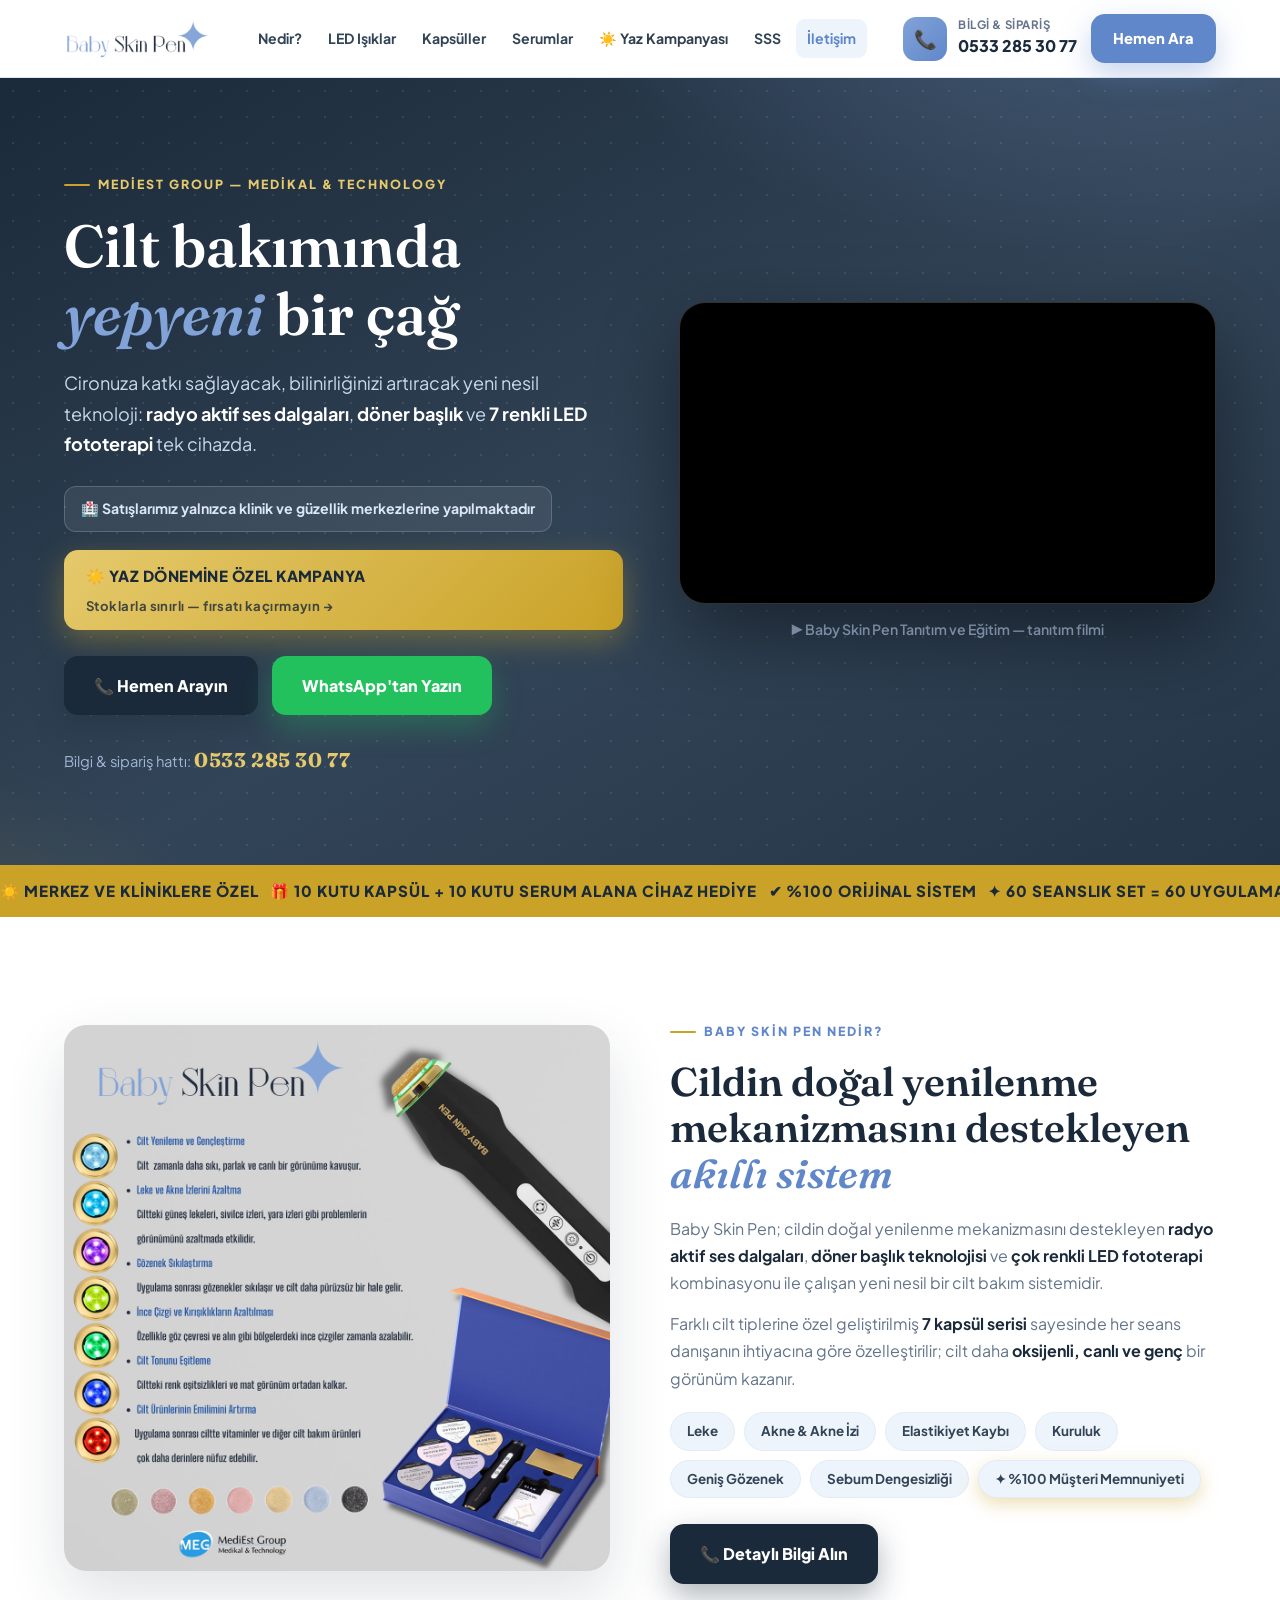
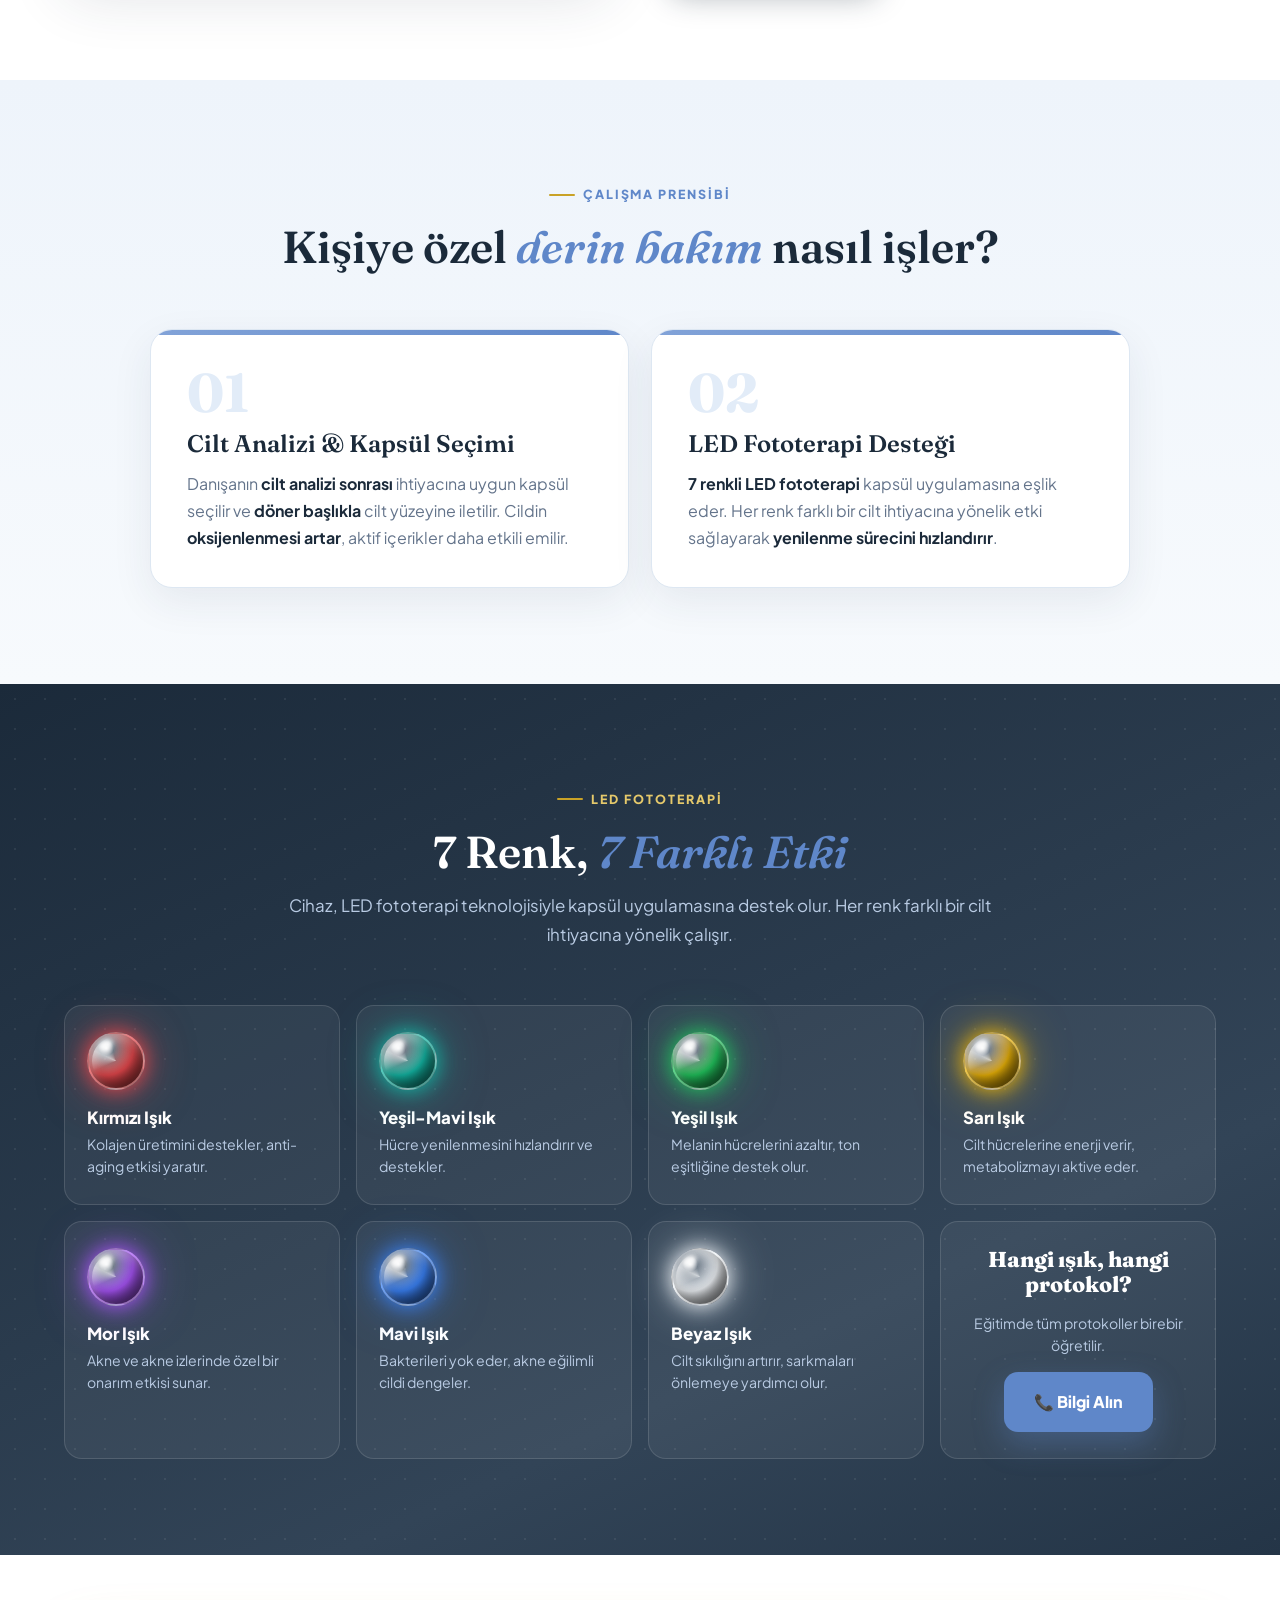
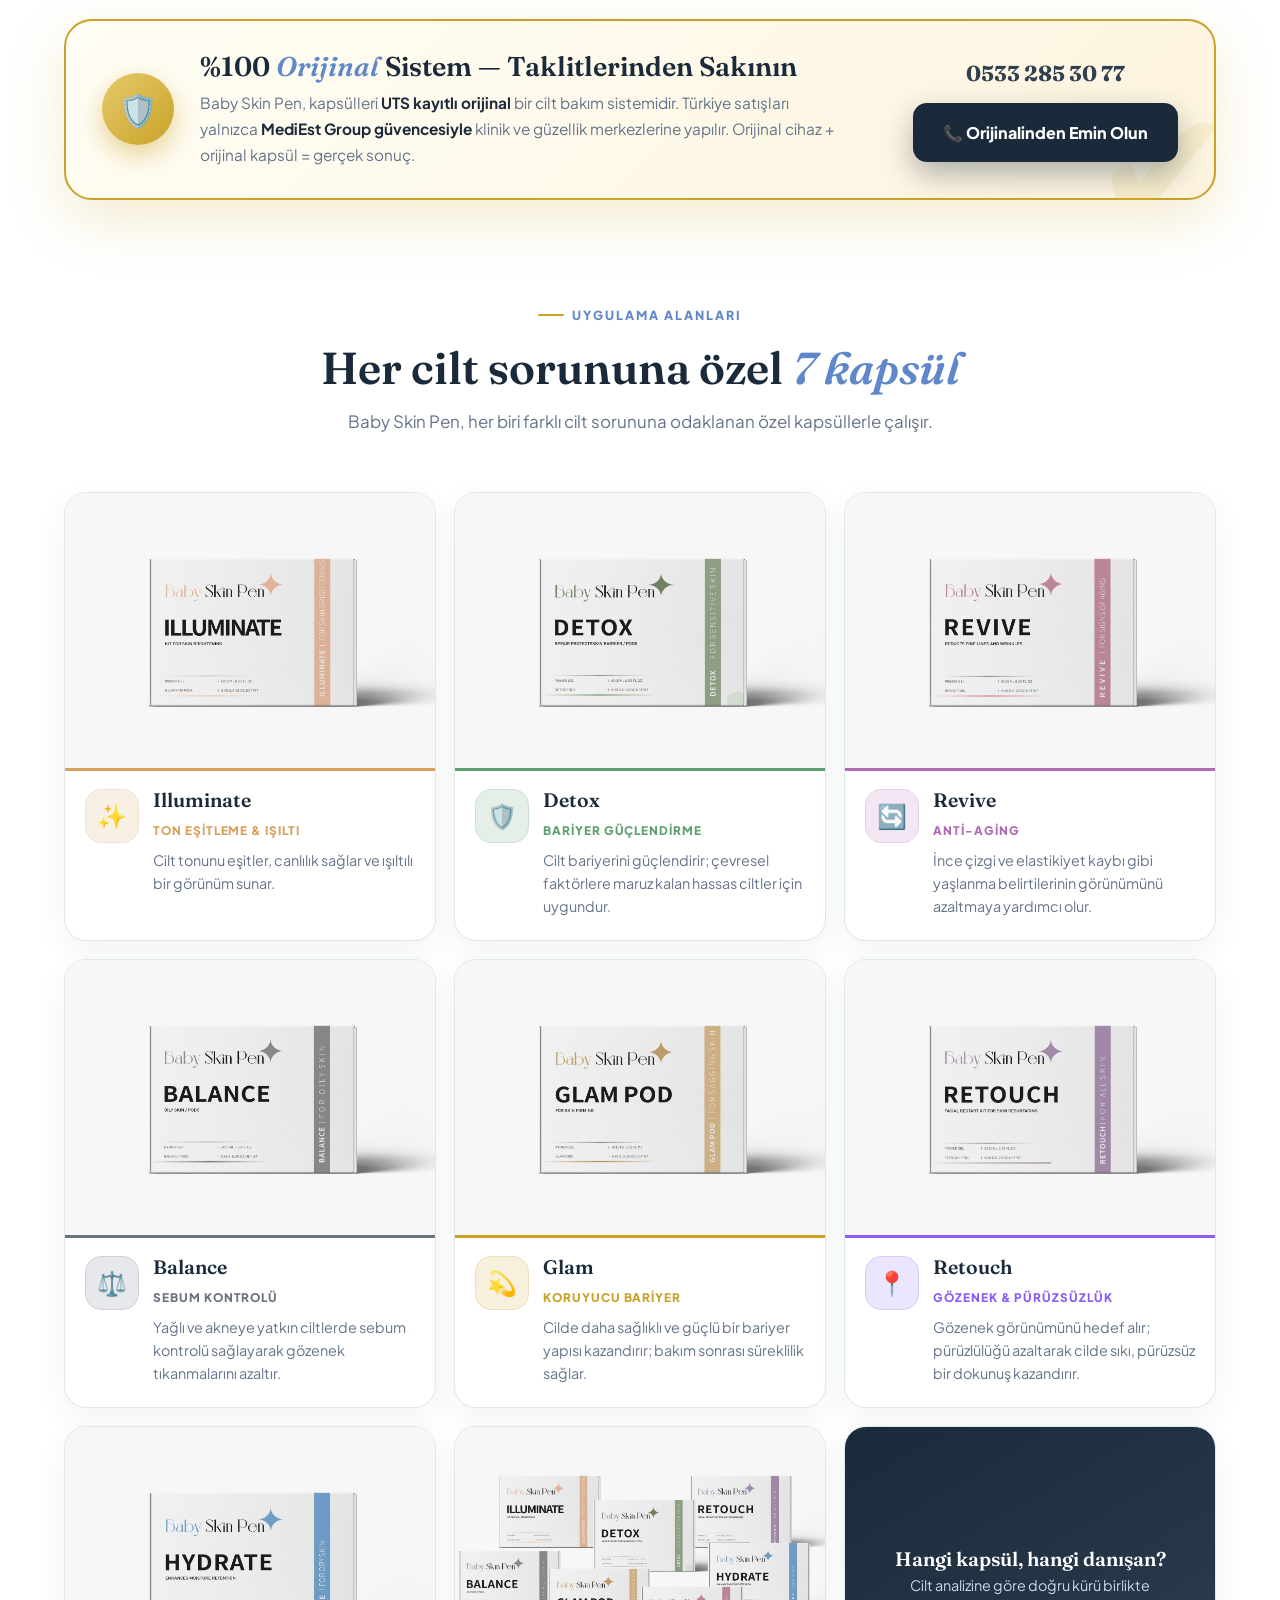
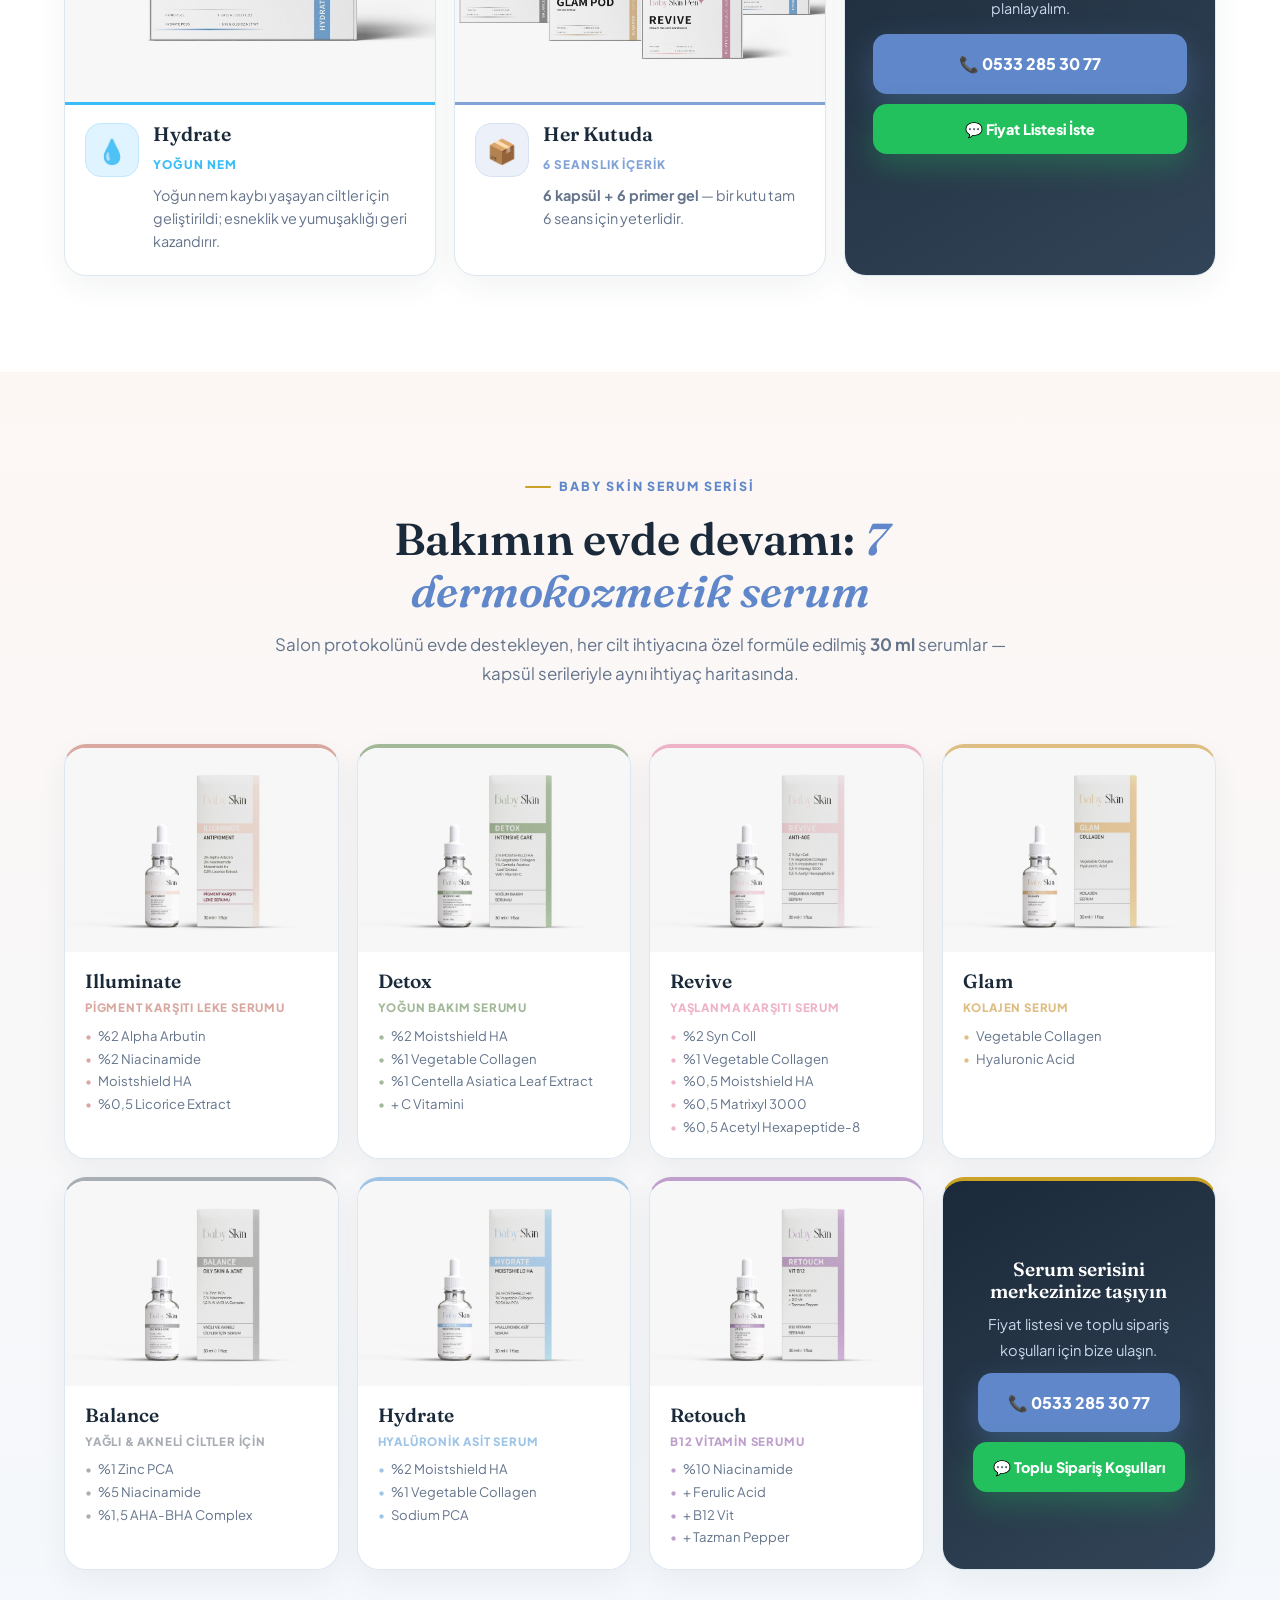
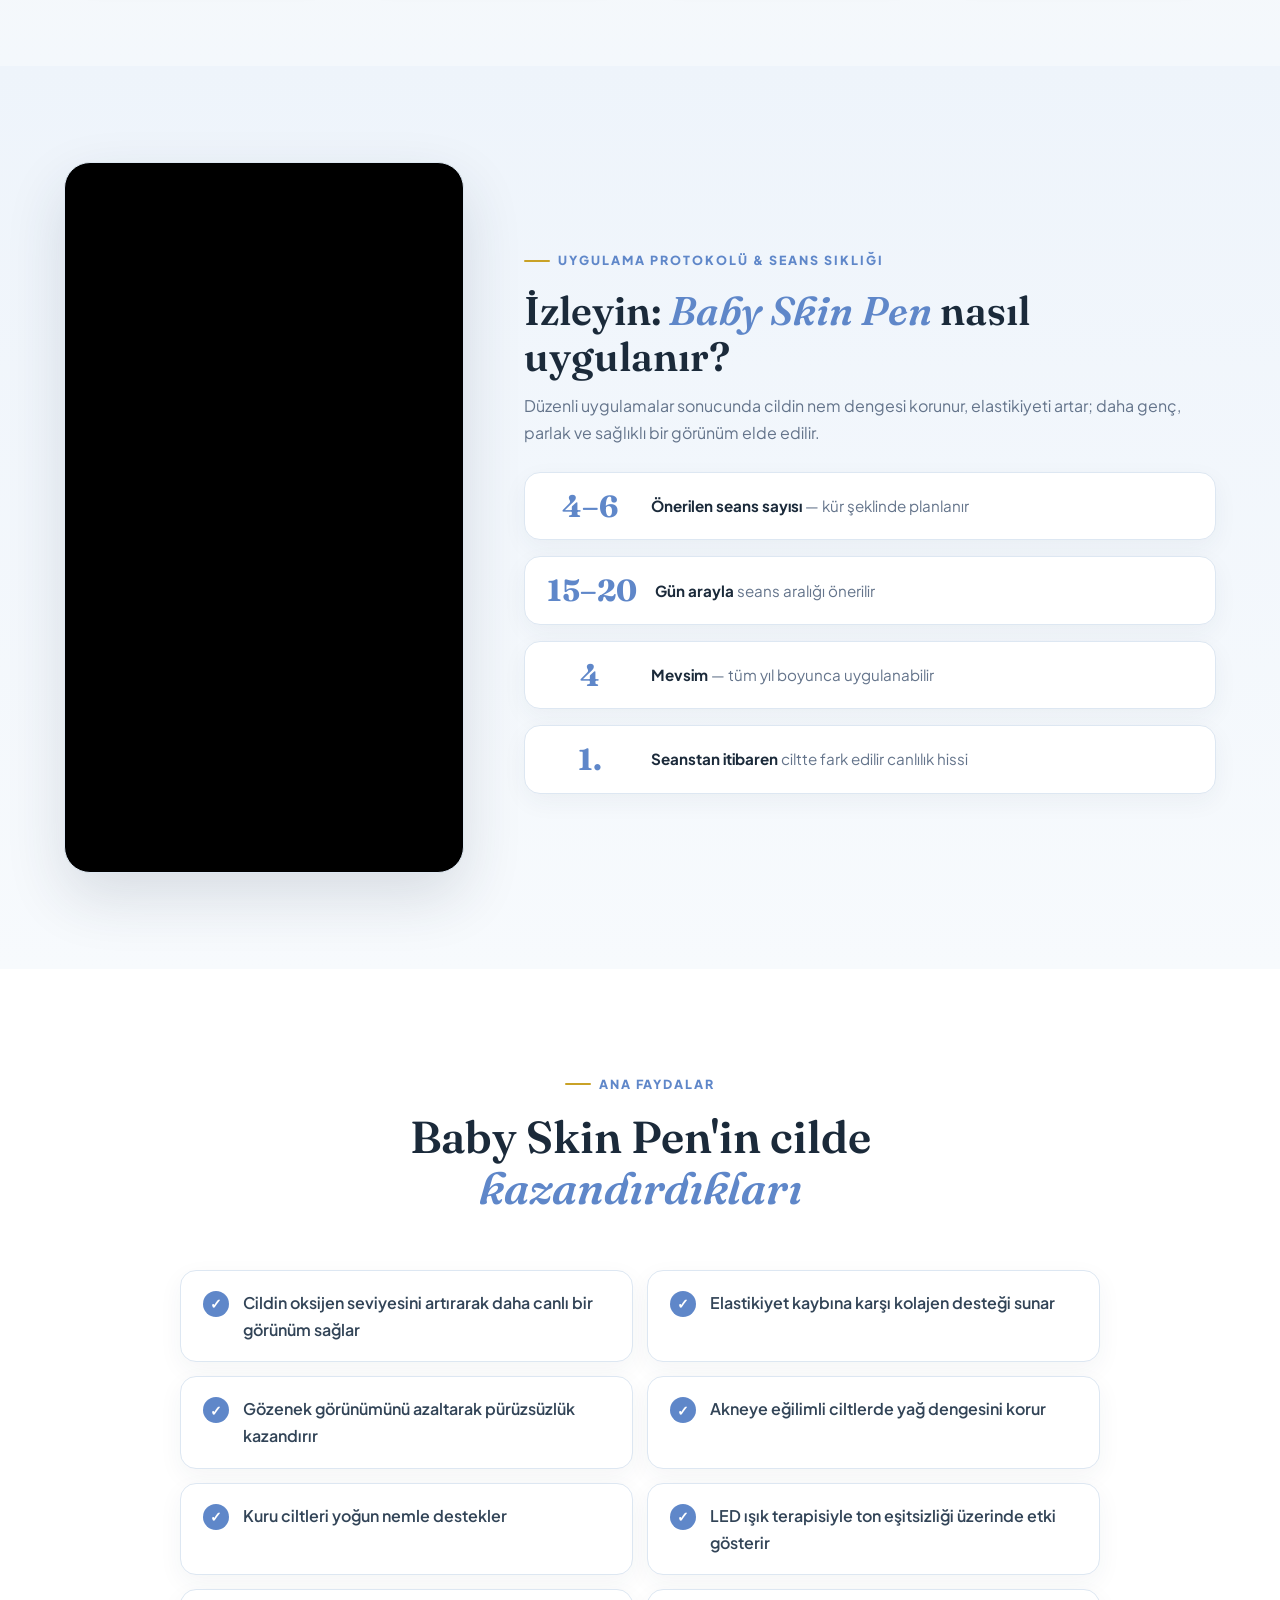
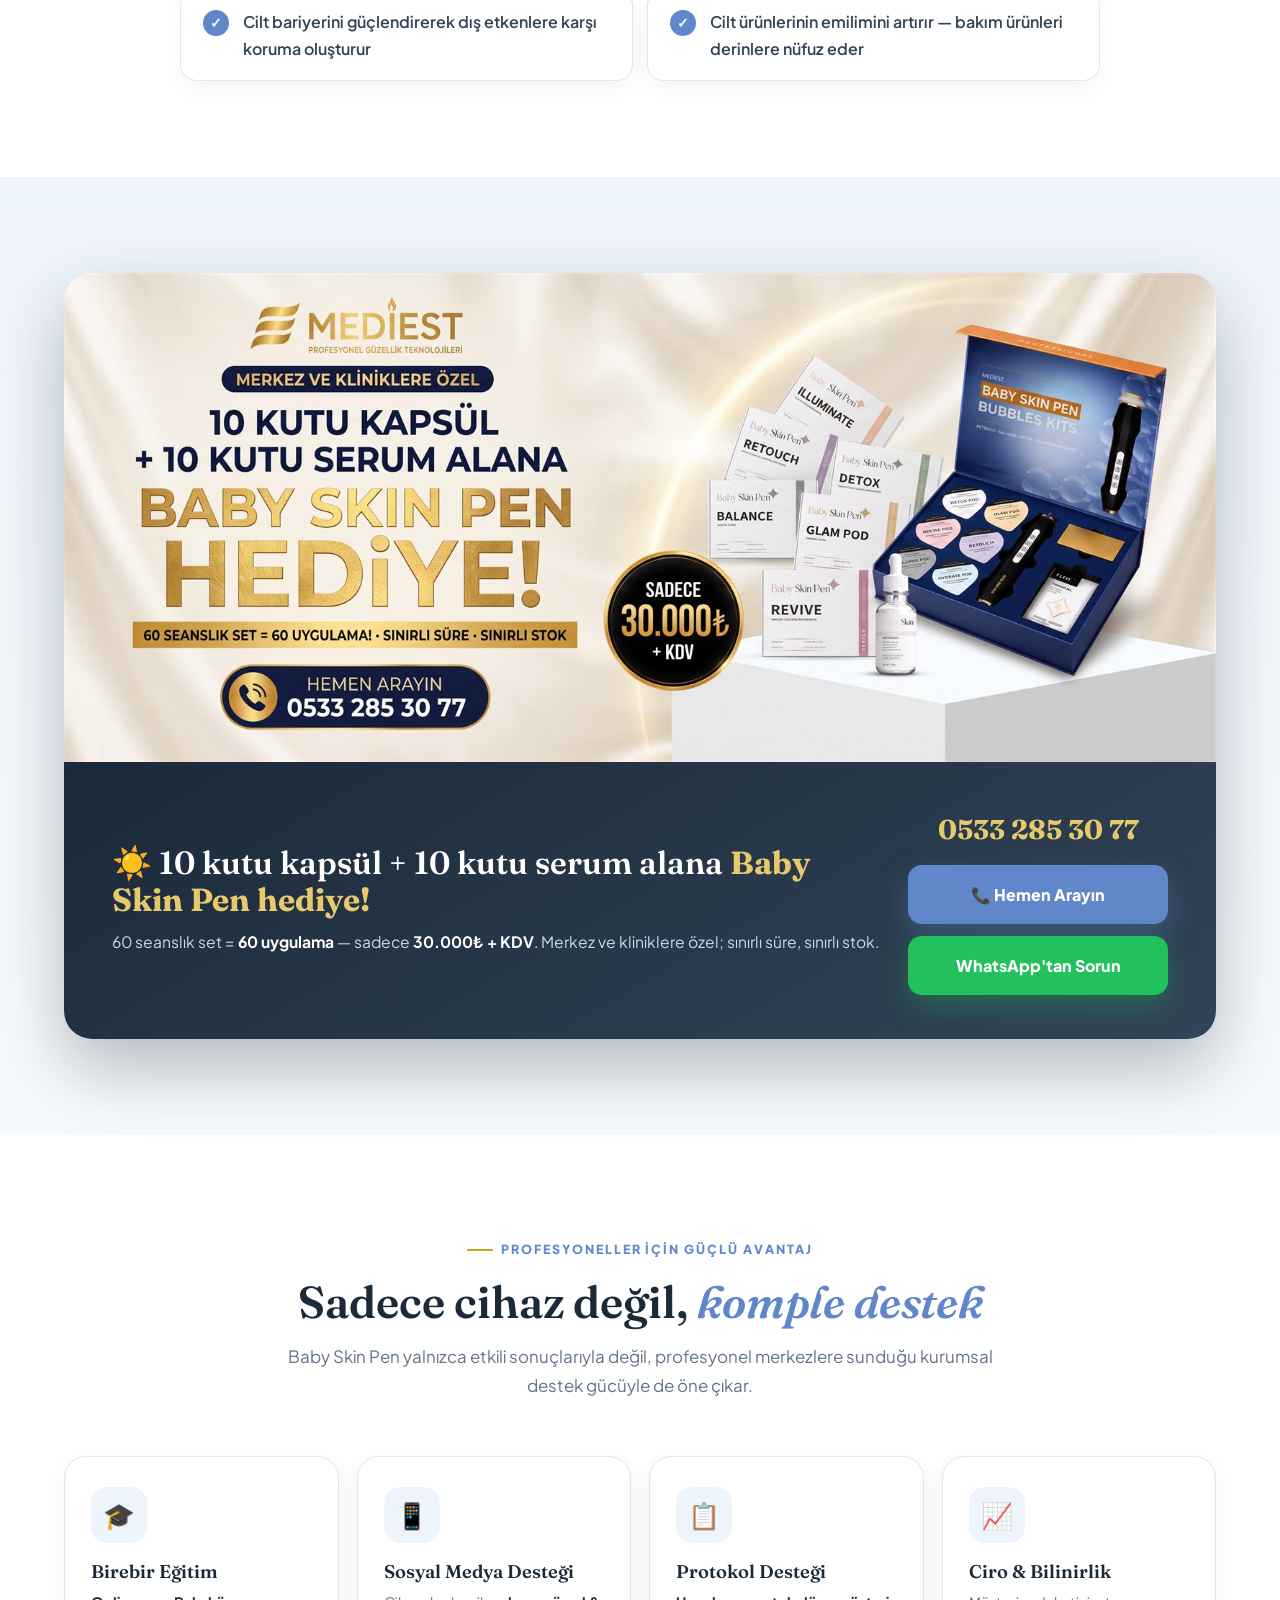
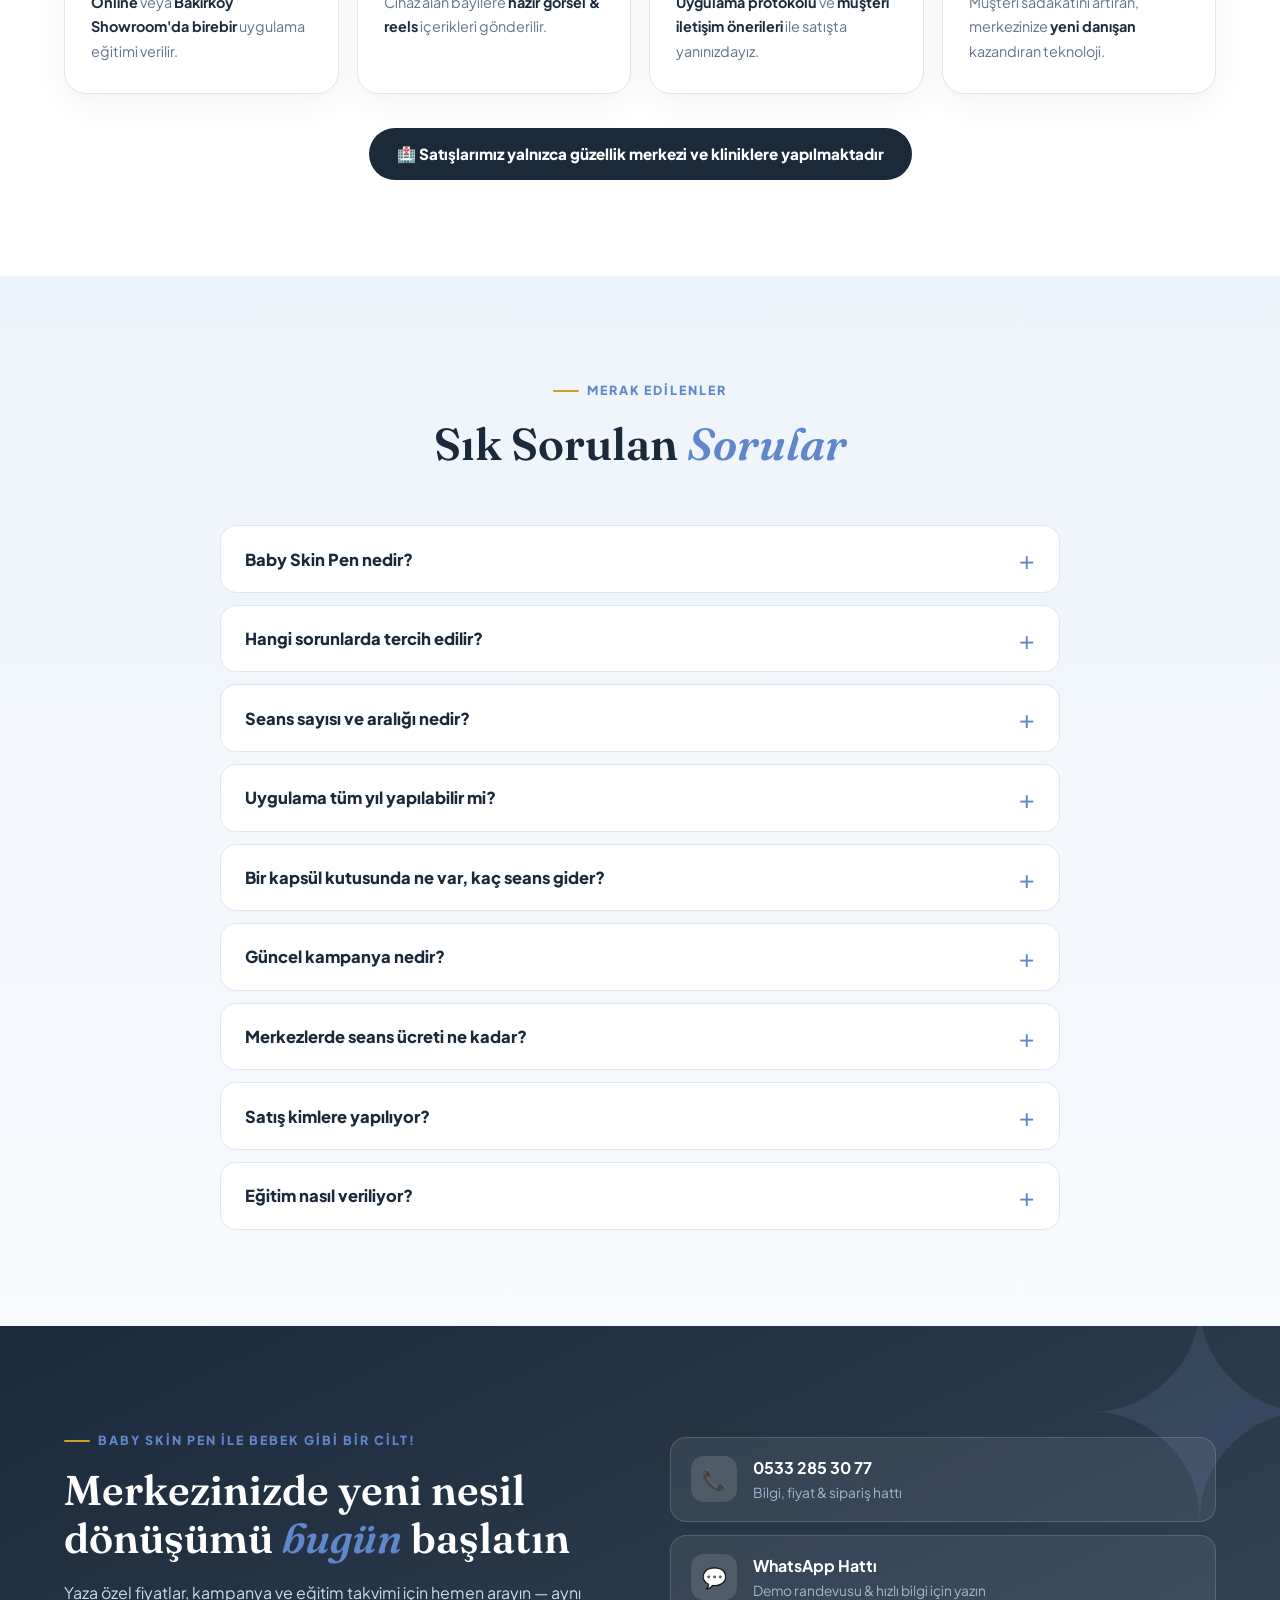
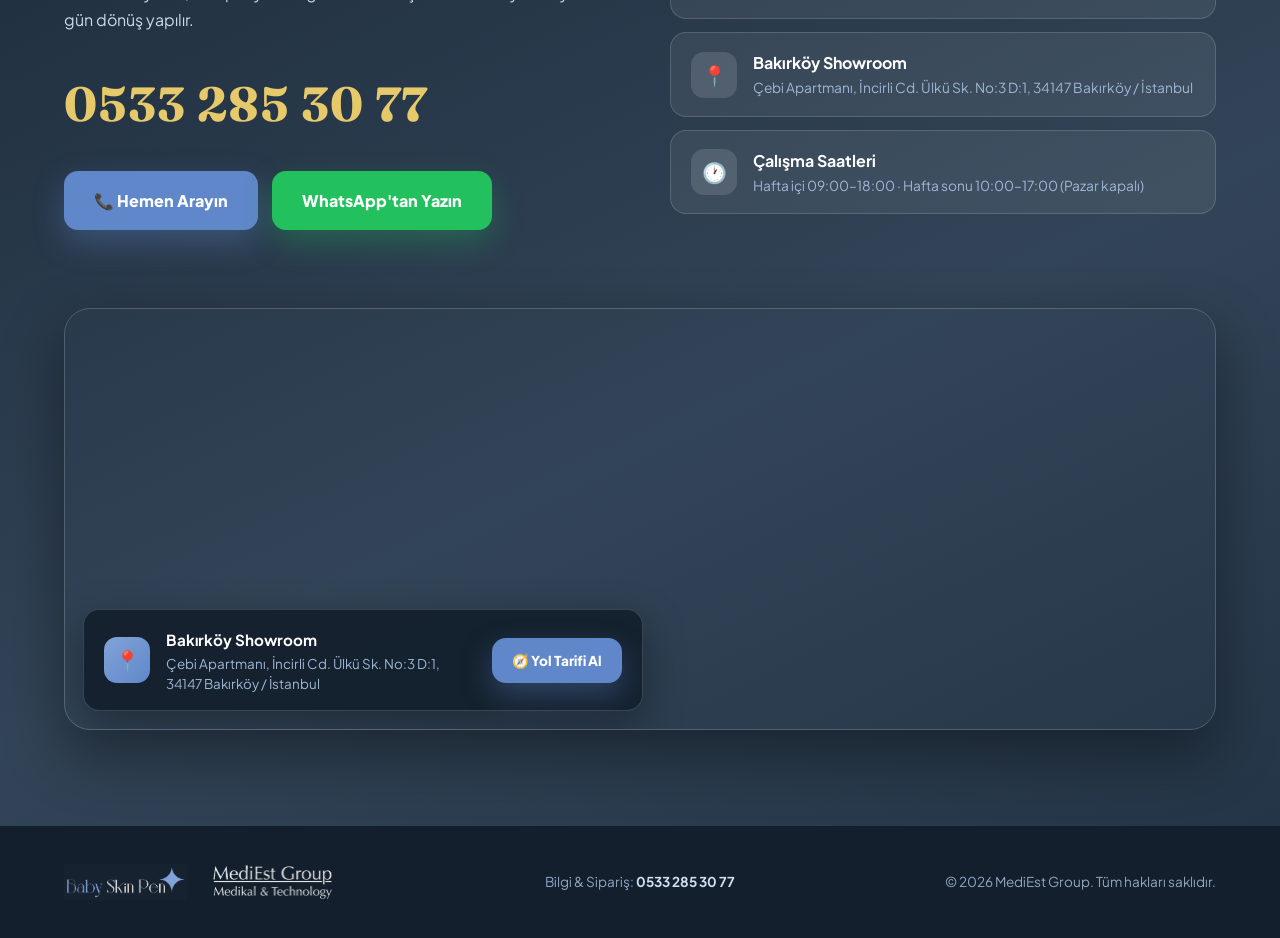
==== commit a68fbe93: "SEO + kampanya süpürme: OG yatay kampanya görseli, JSON-LD şema (Product/LocalBusiness/FAQPage), sit" ====
--- a/index.html
+++ b/index.html
@@ -3,8 +3,18 @@
 <head>
 <meta charset="utf-8">
 <title>Baby Skin Pen — MediEst Group</title>
+<meta name="description" content="Baby Skin Pen: yeni nesil profesyonel cilt bakım cihazı. 10 kutu kapsül + 10 kutu serum alana cihaz hediye — 30.000₺+KDV. Merkez ve kliniklere özel. 0533 285 30 77">
+<link rel="canonical" href="https://babyskinpen.com/landing.html">
+<meta property="og:type" content="website">
+<meta property="og:title" content="10 Kutu Kapsül + 10 Kutu Serum Alana Baby Skin Pen Hediye!">
+<meta property="og:description" content="Merkez ve kliniklere özel kampanya: 60 seanslık set = 60 uygulama, sadece 30.000₺+KDV. Bilgi: 0533 285 30 77">
+<meta property="og:url" content="https://babyskinpen.com/">
+<meta property="og:image" content="https://babyskinpen.com/assets/kampanya-yaz.jpg">
+<meta property="og:image:width" content="1600">
+<meta property="og:image:height" content="679">
+<meta name="twitter:card" content="summary_large_image">
+<meta name="twitter:image" content="https://babyskinpen.com/assets/kampanya-yaz.jpg">
 <meta http-equiv="refresh" content="0; url=landing.html">
-<link rel="canonical" href="landing.html">
 <script>location.replace('landing.html');</script>
 </head>
 <body>
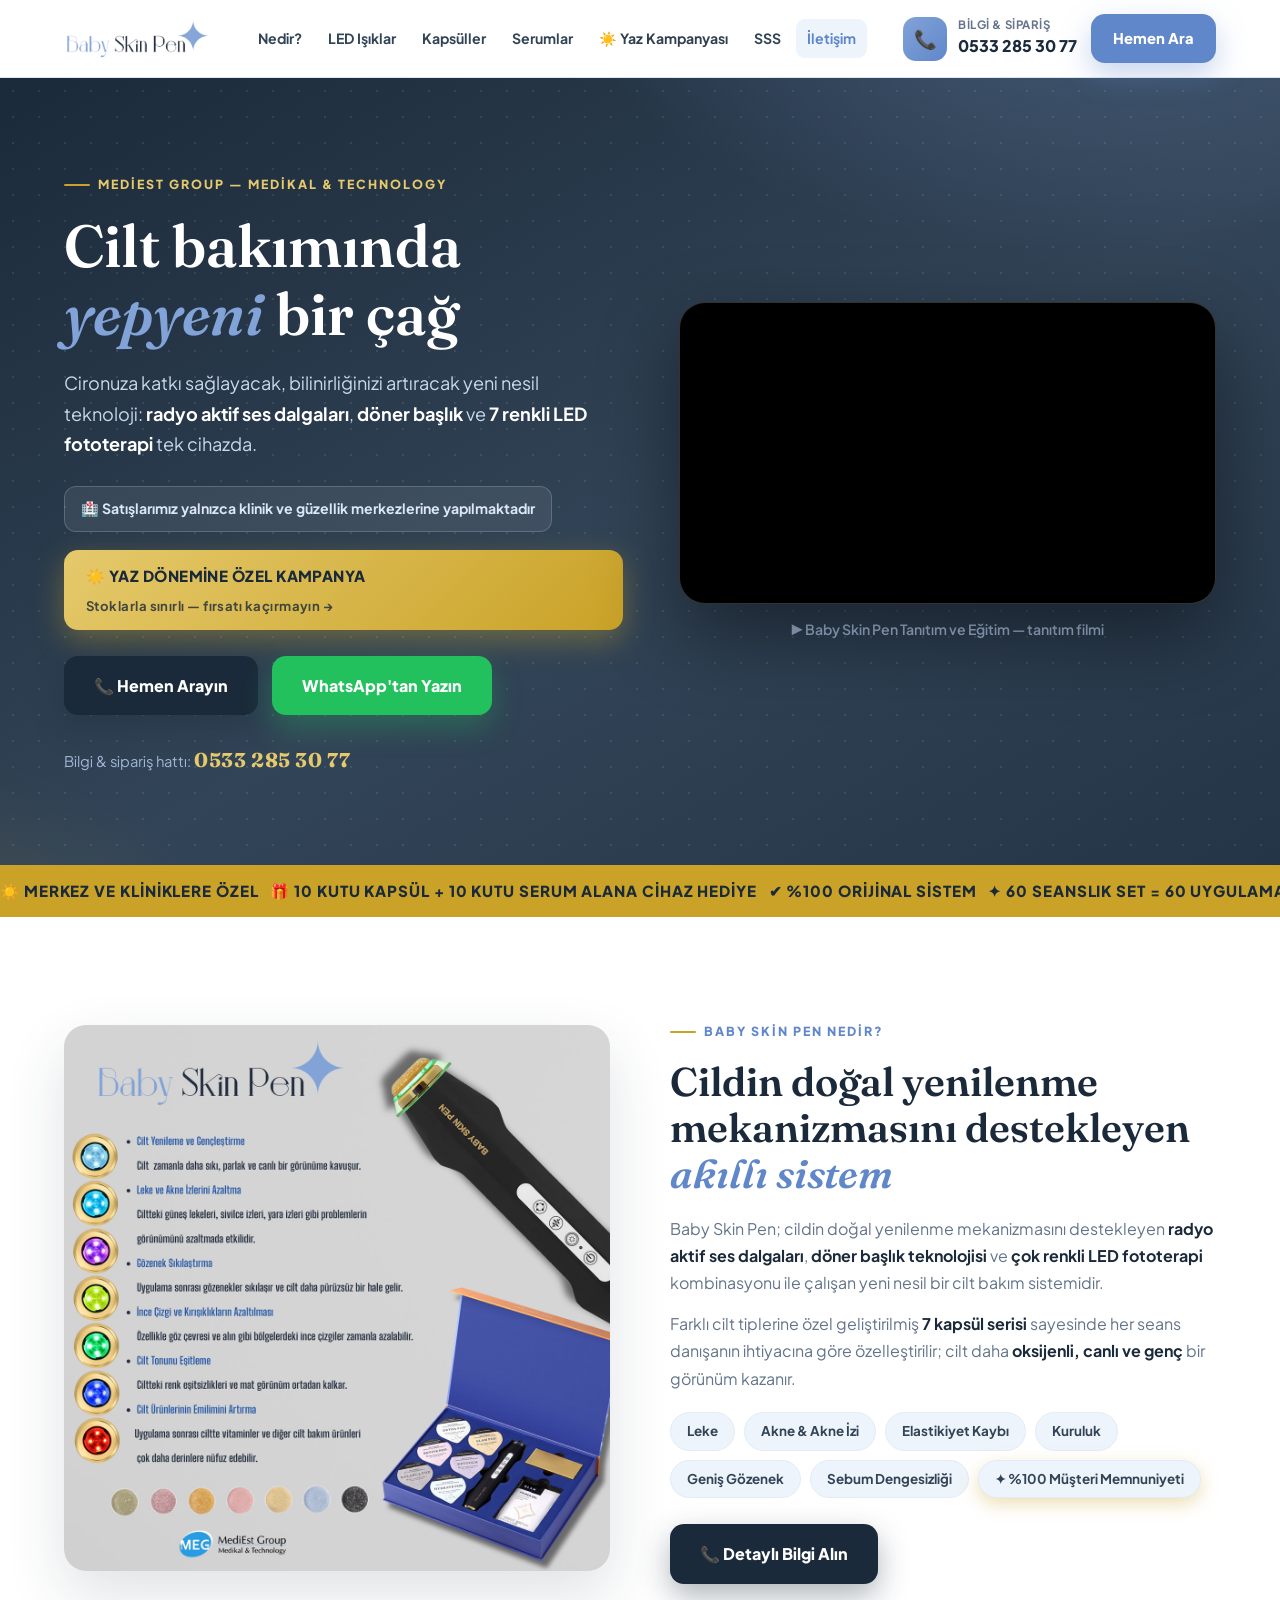
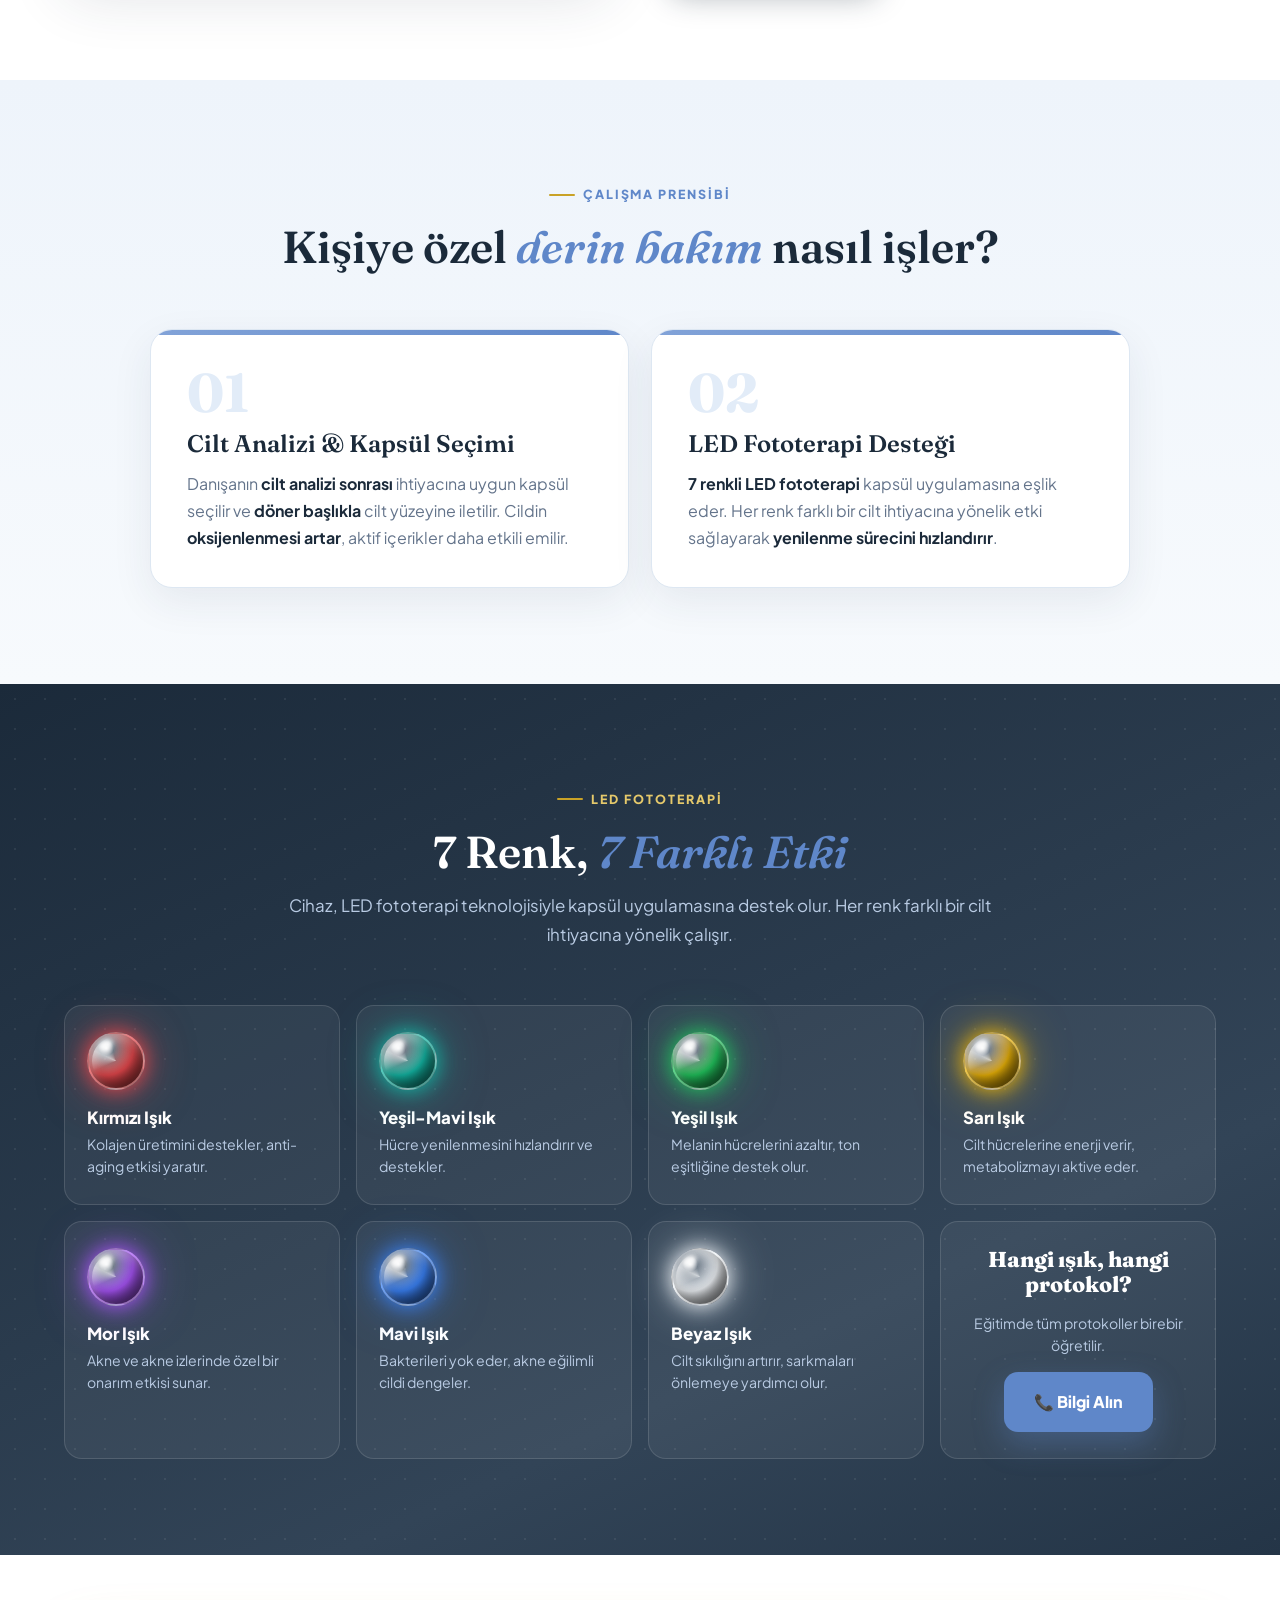
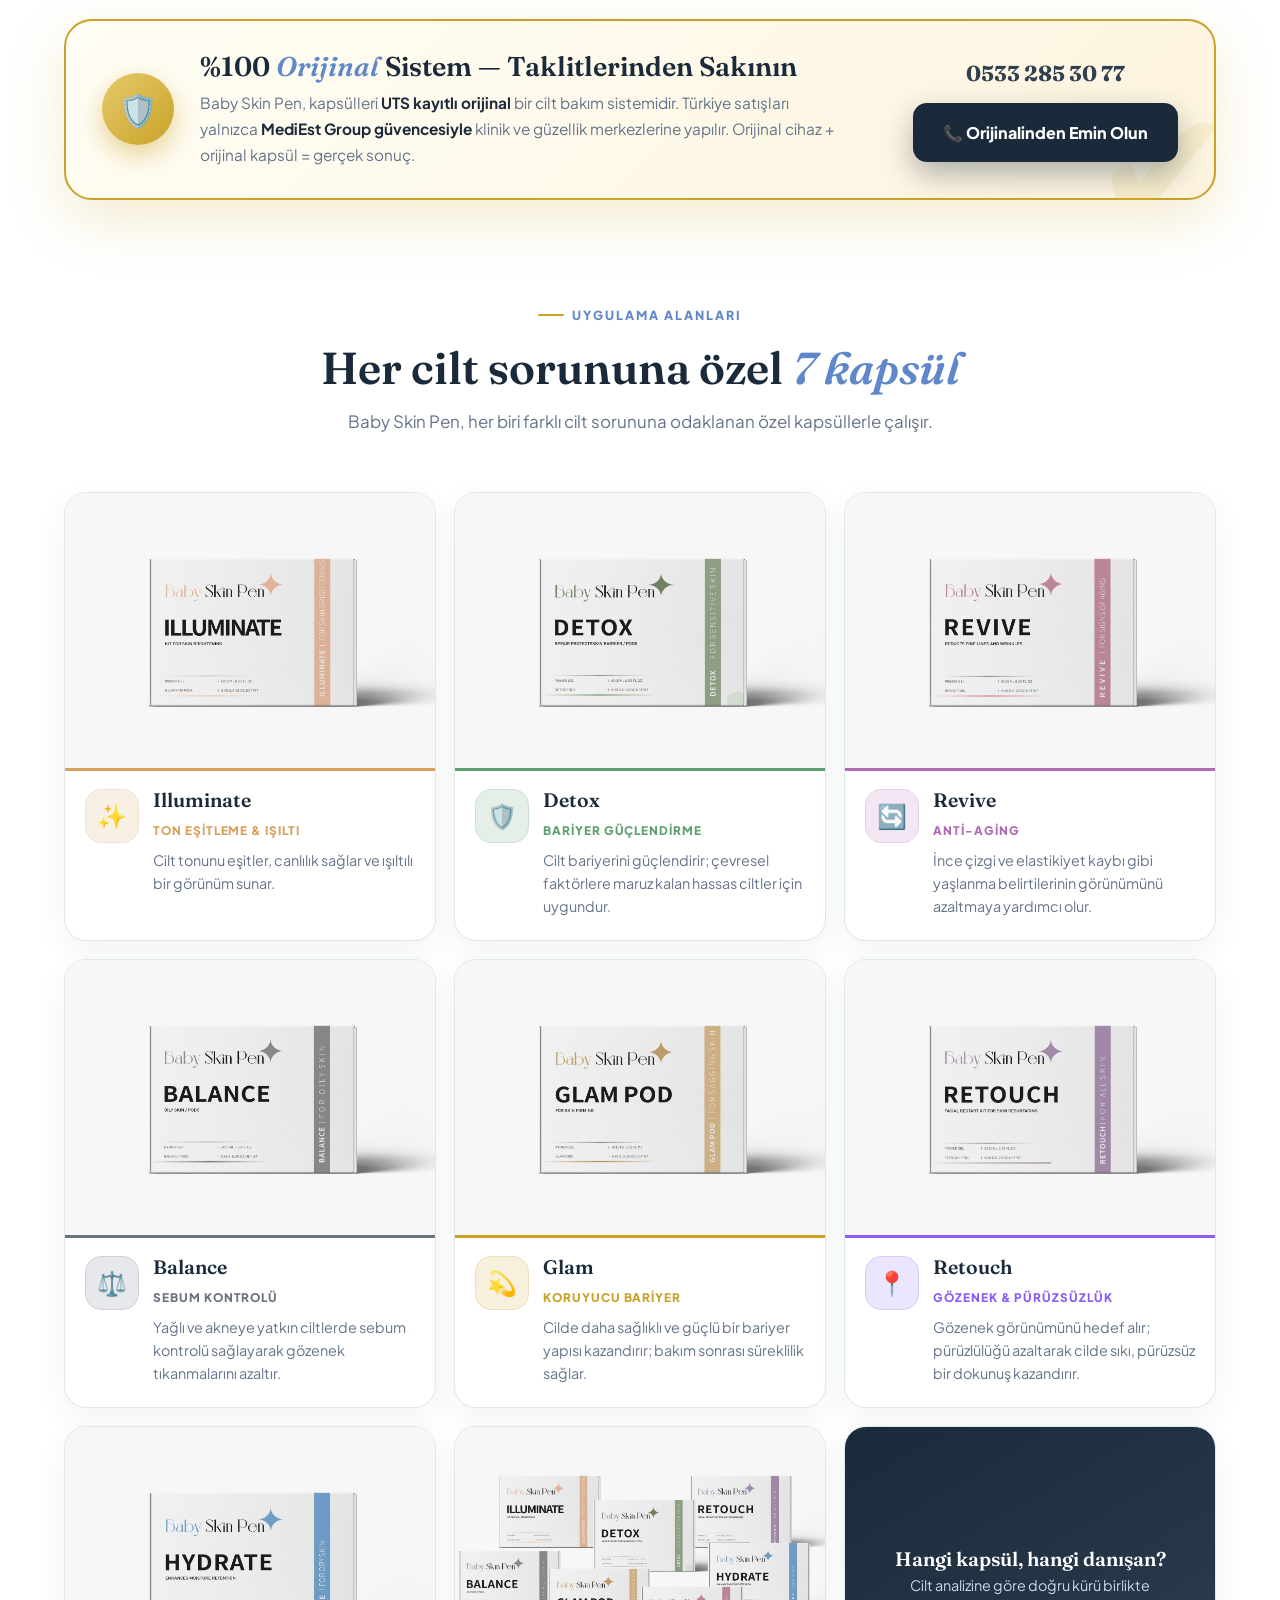
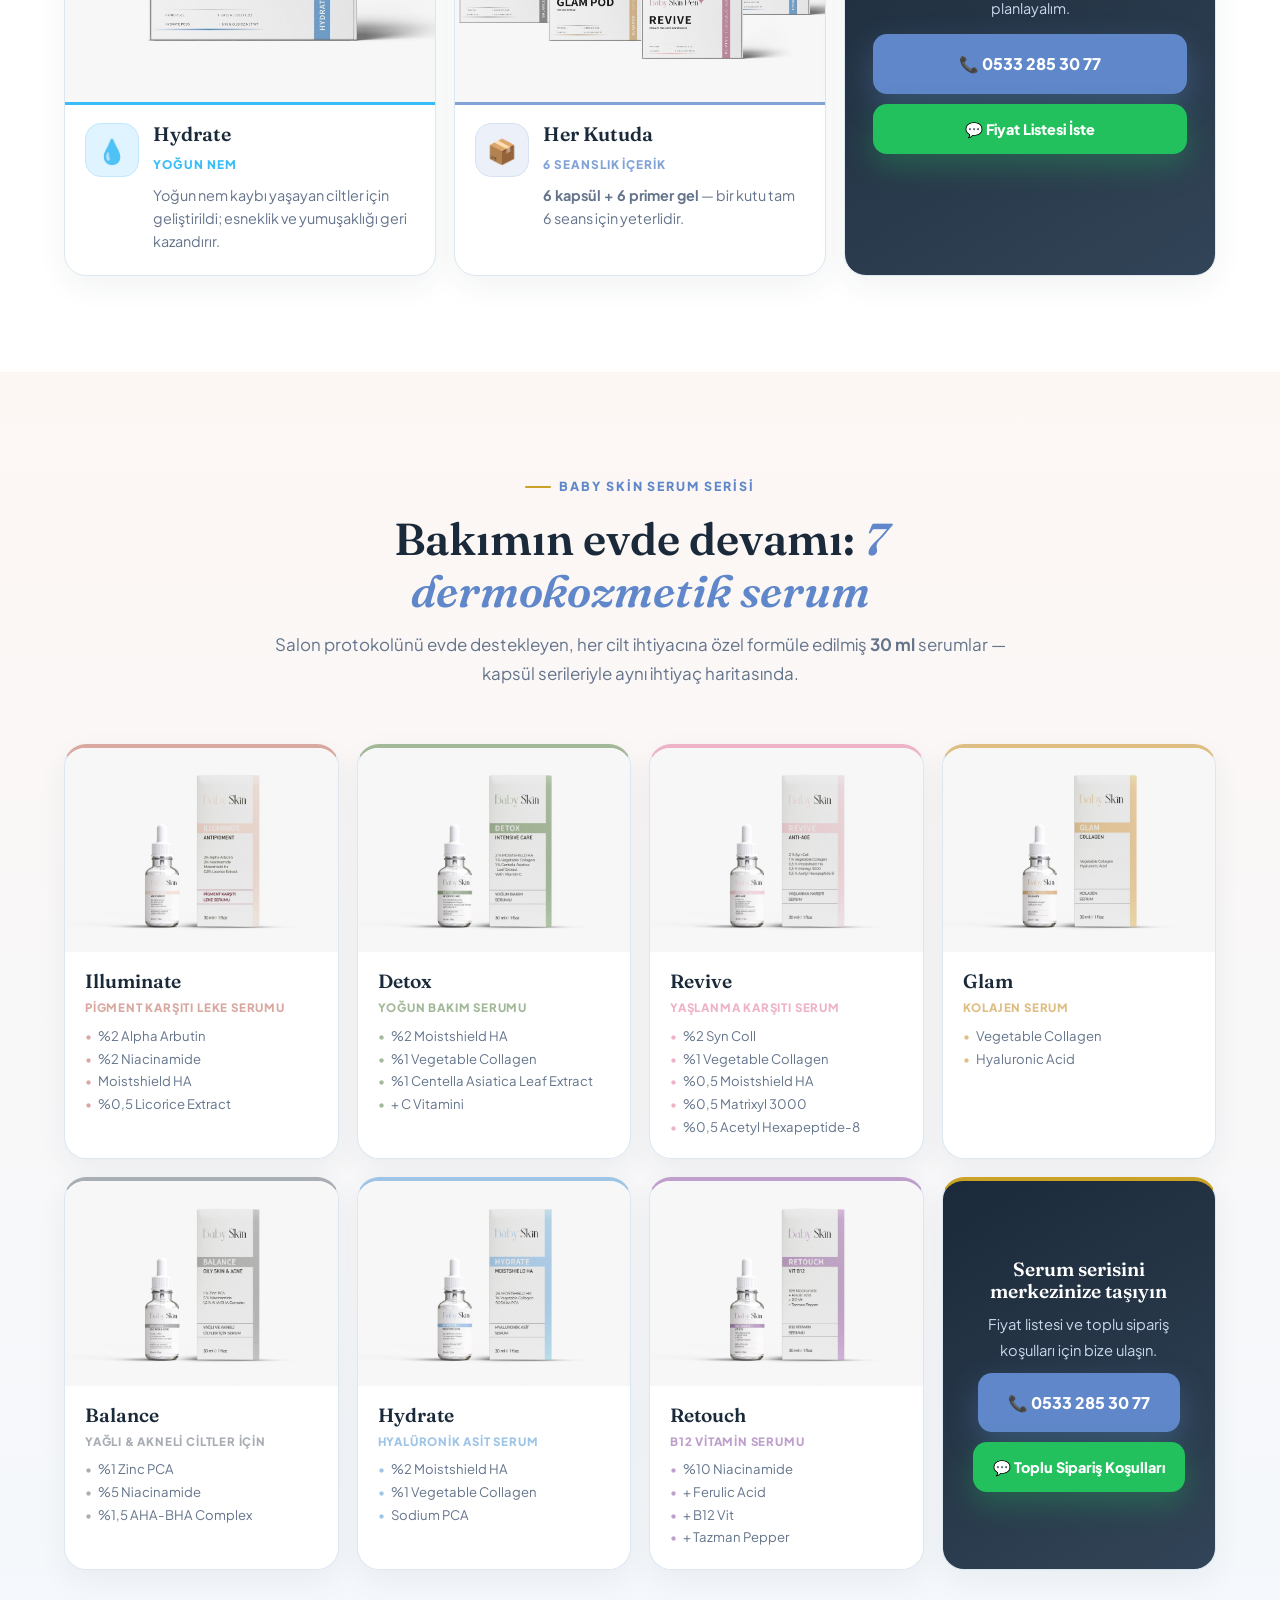
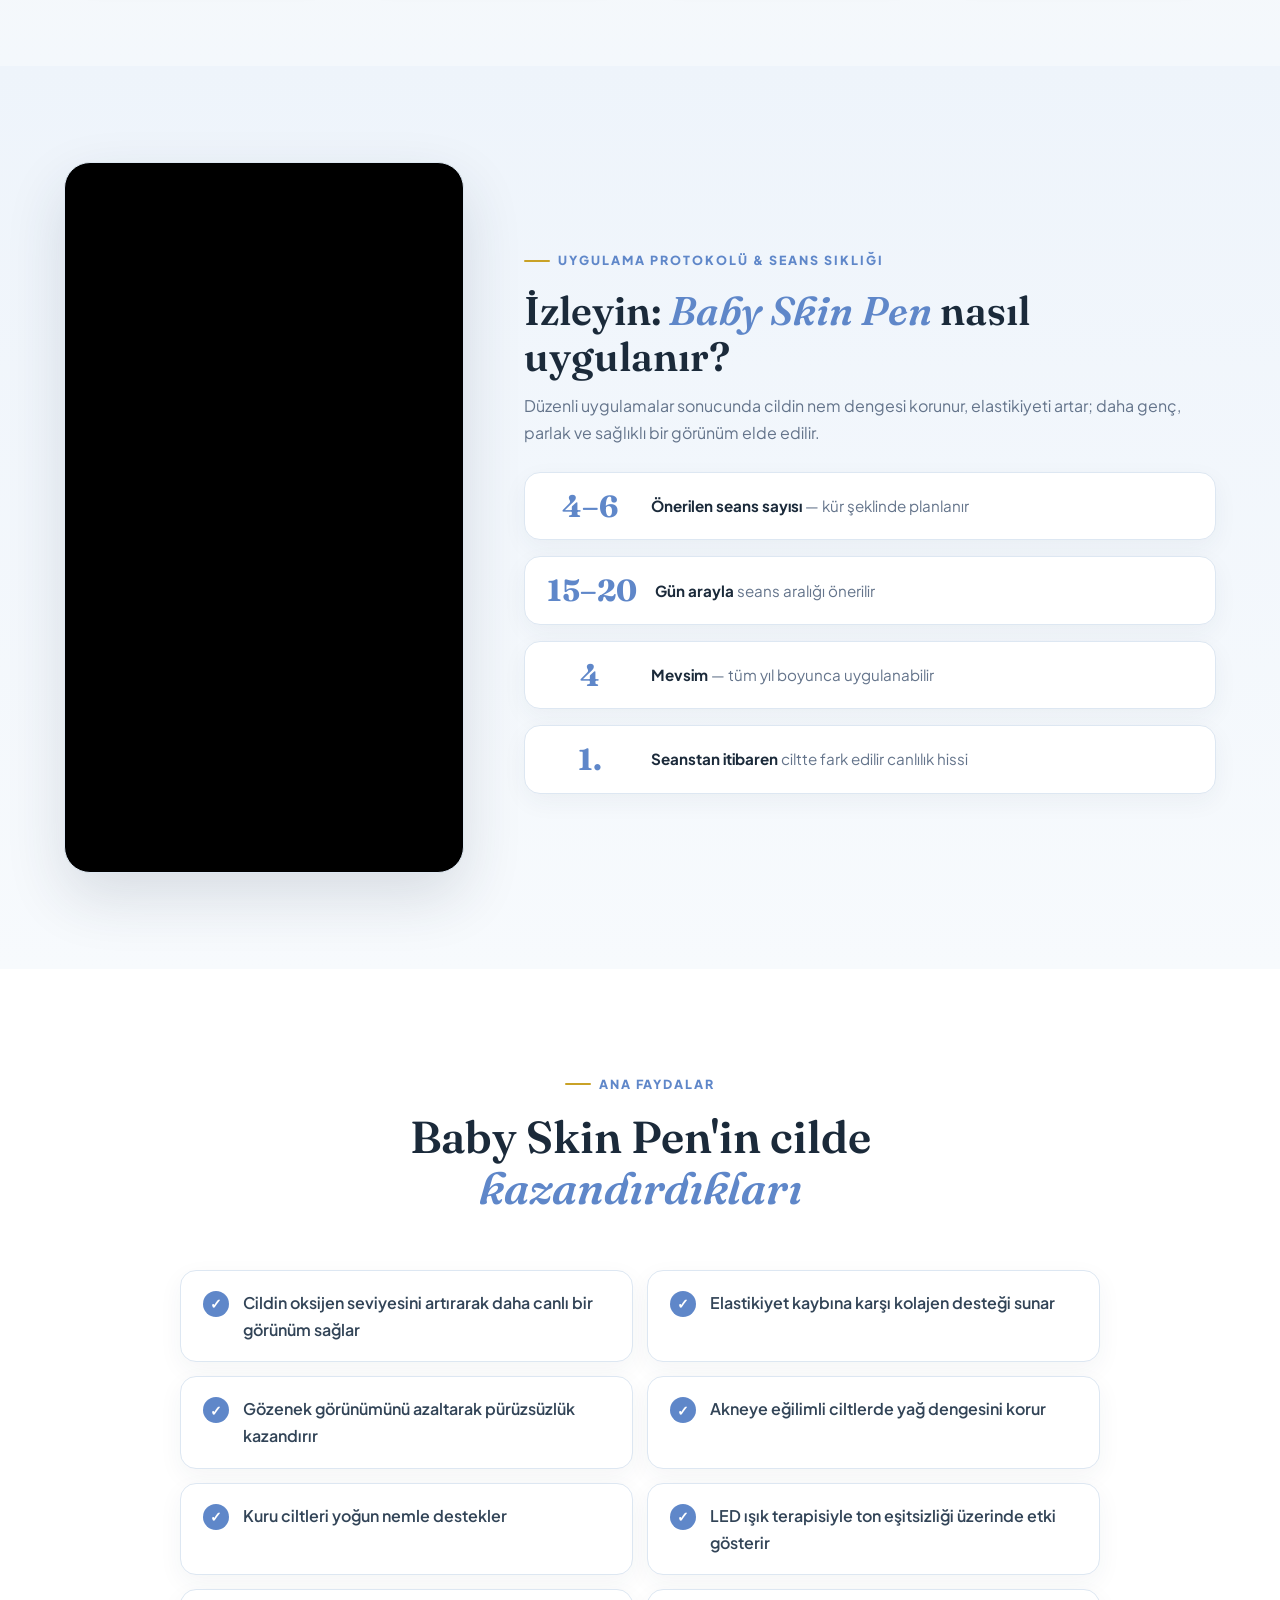
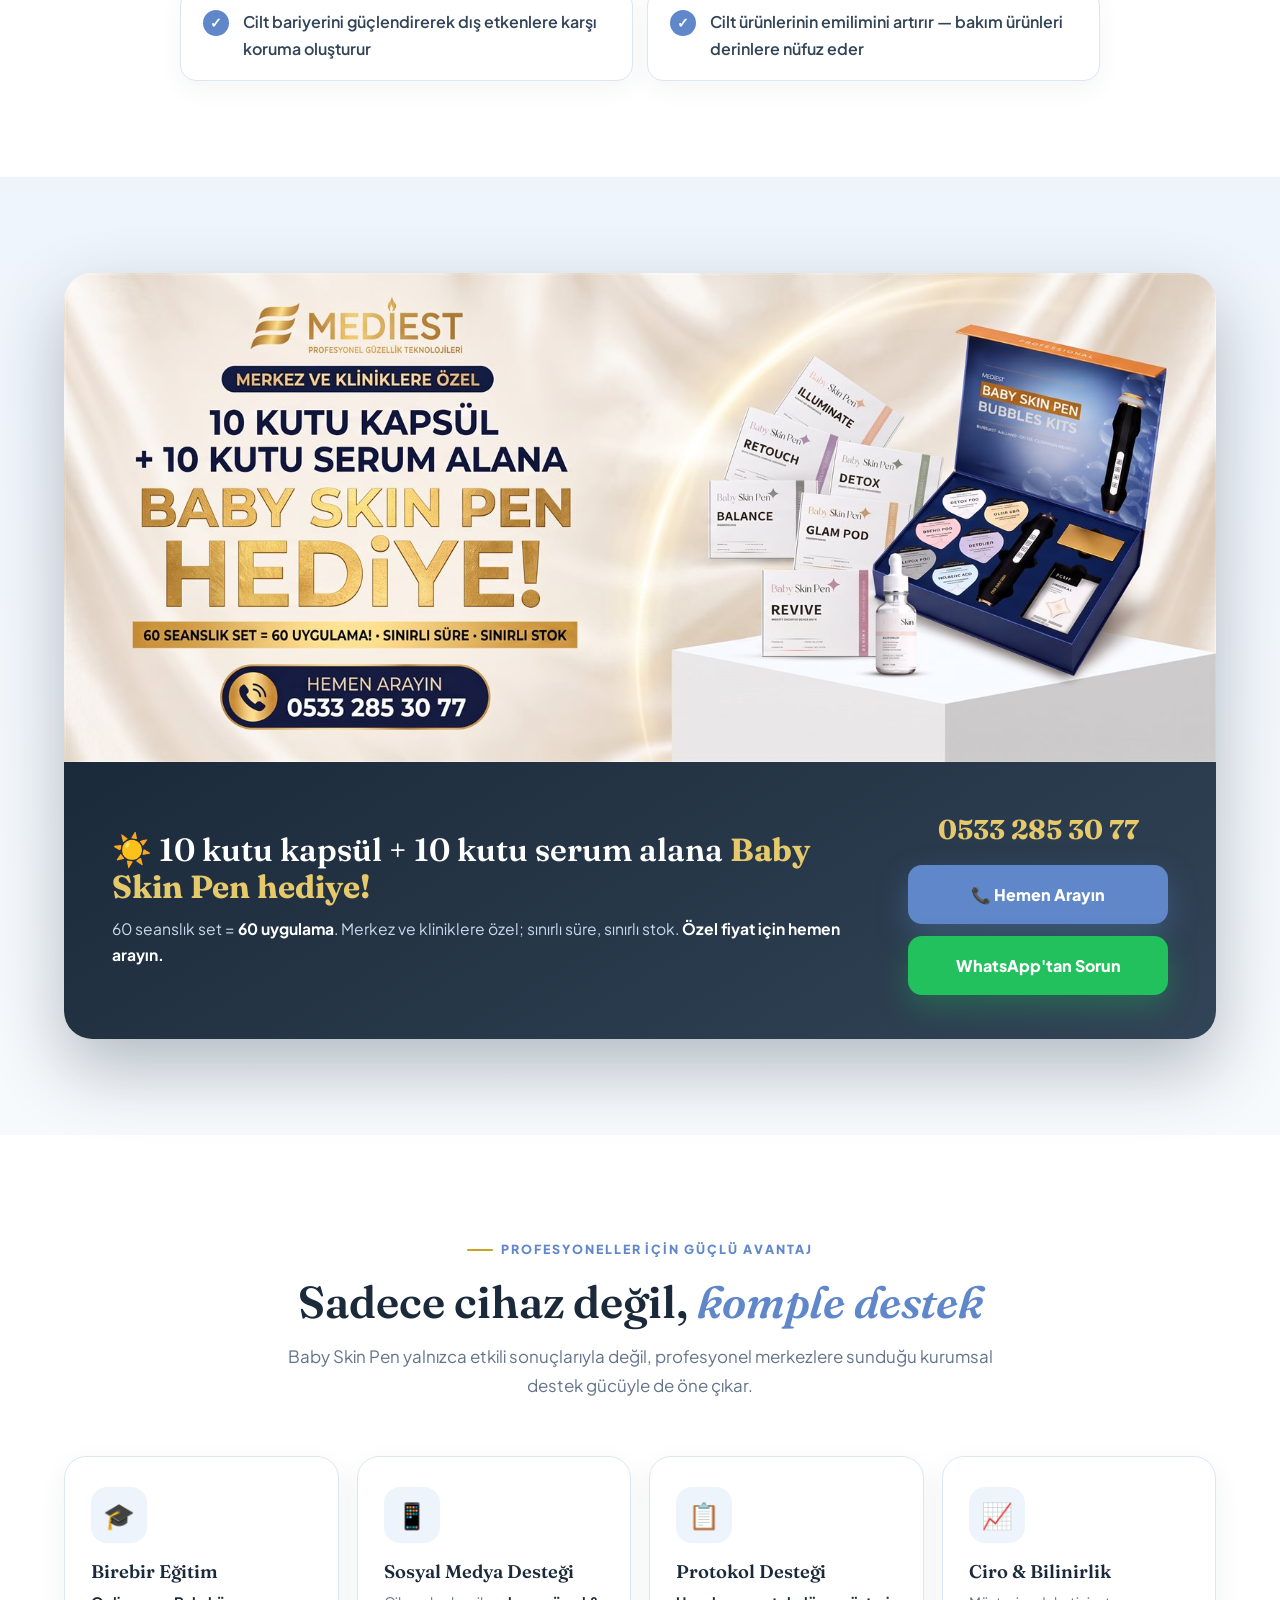
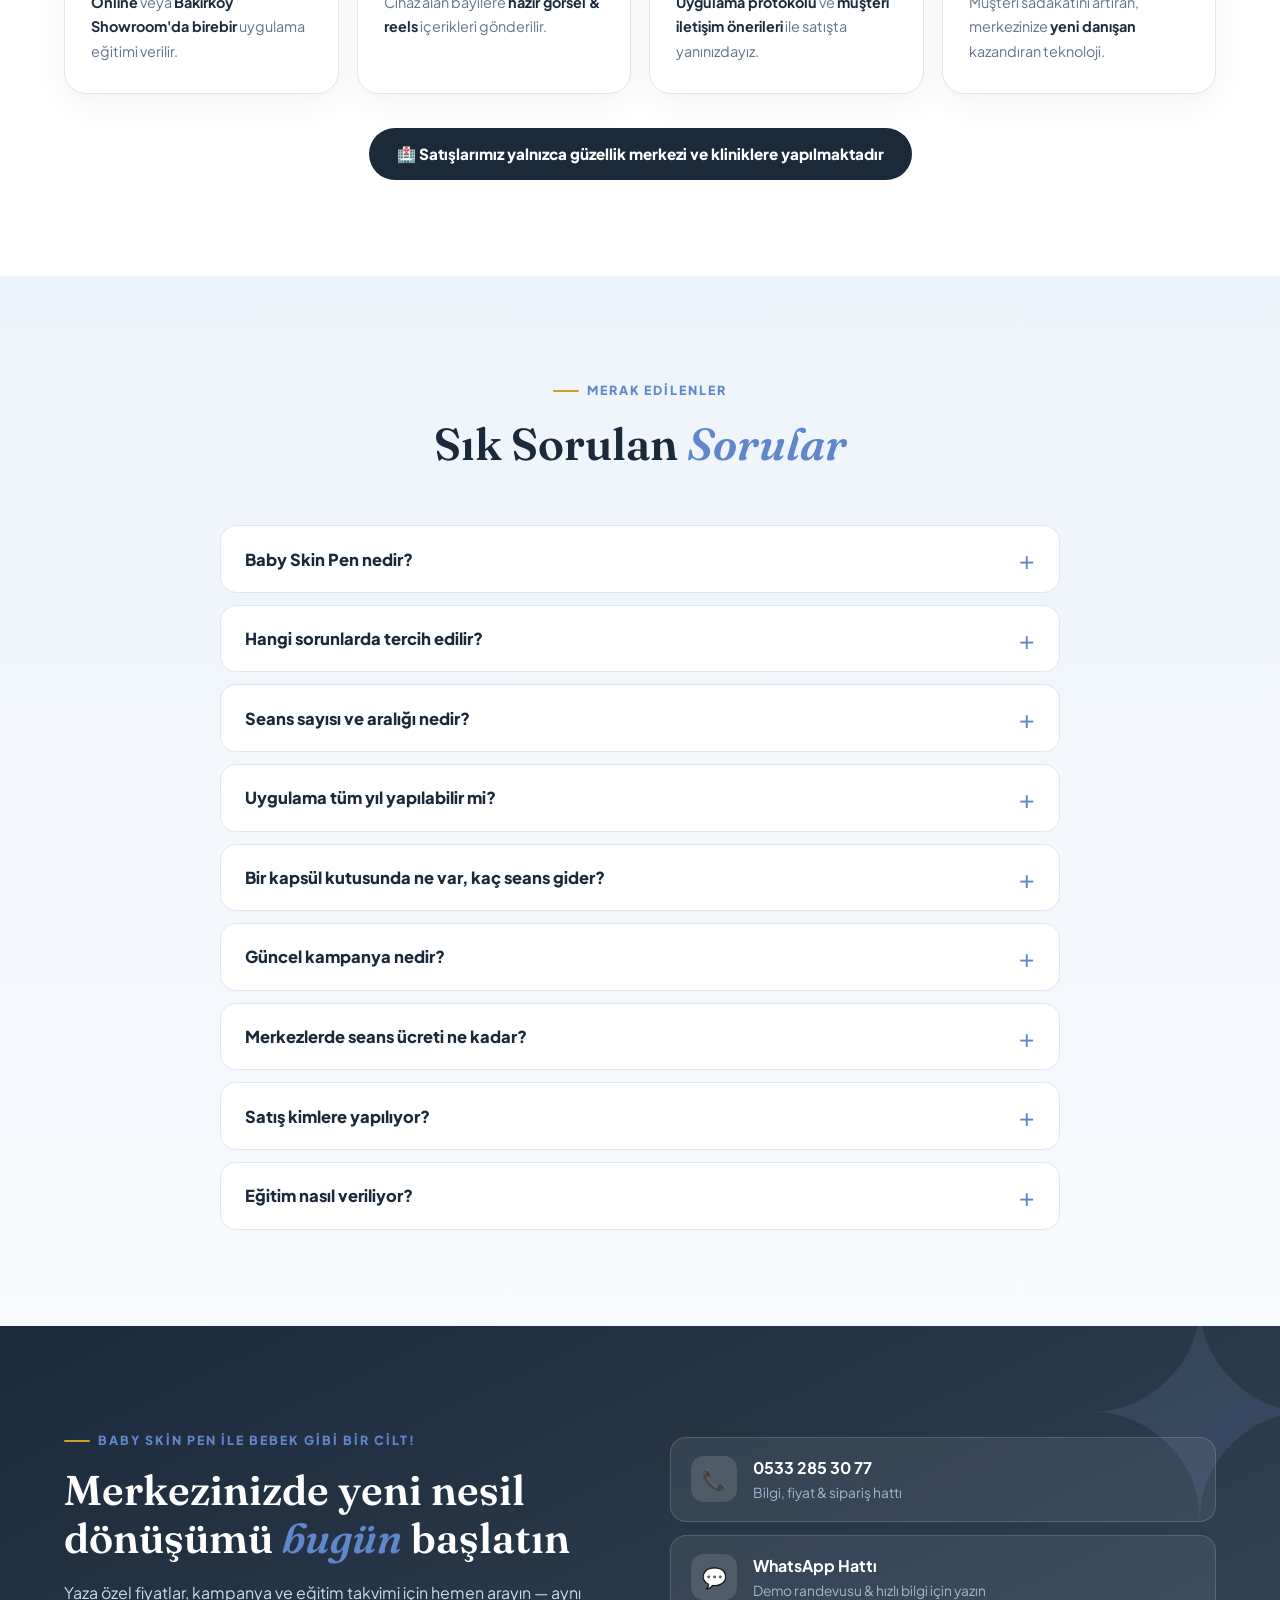
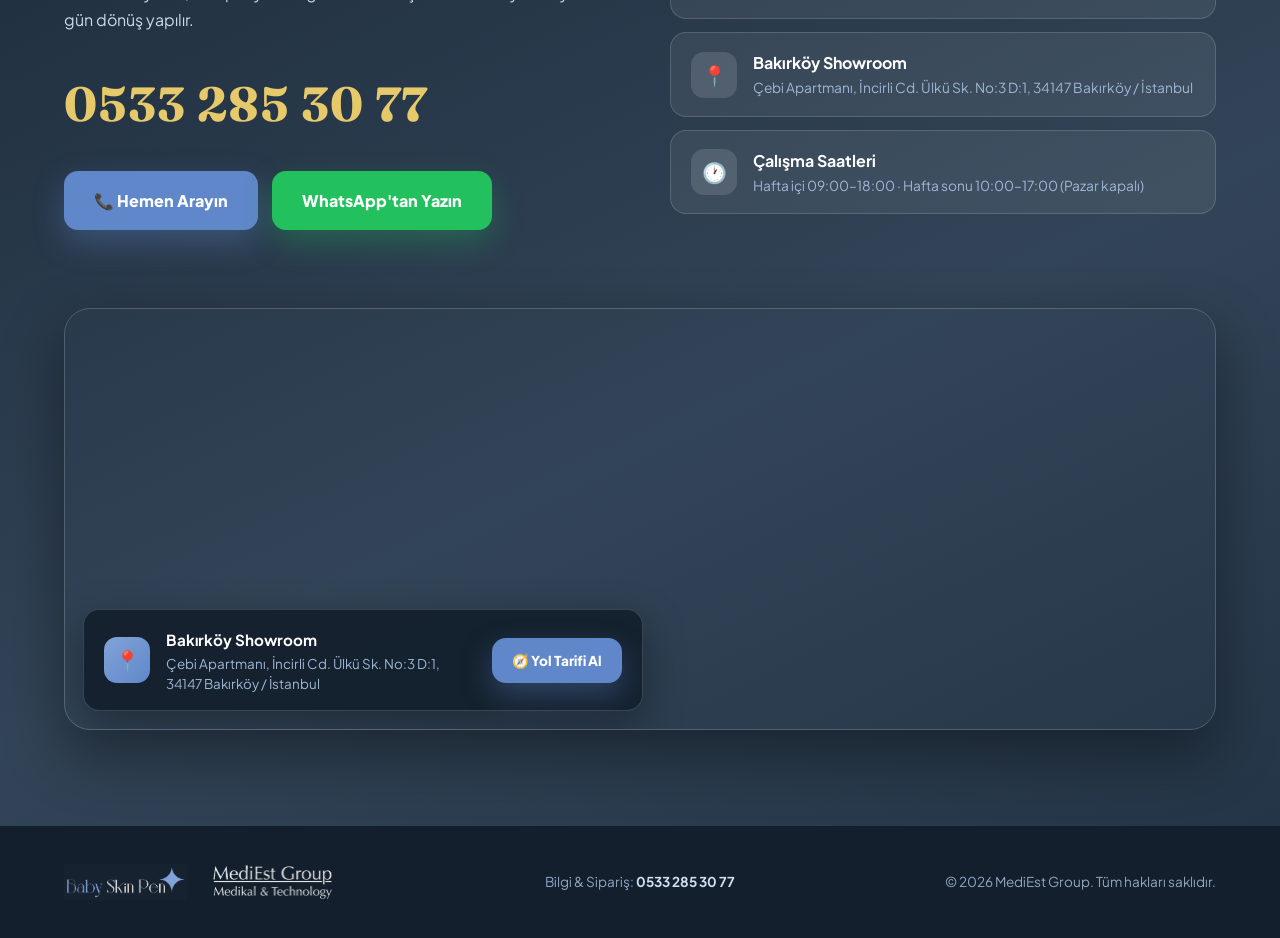
==== commit be1688ec: "Kampanya görselinden ve site metinlerinden 30.000₺ fiyatı kaldırıldı (kapılı fiyat: 'özel fiyat için" ====
--- a/index.html
+++ b/index.html
@@ -3,11 +3,11 @@
 <head>
 <meta charset="utf-8">
 <title>Baby Skin Pen — MediEst Group</title>
-<meta name="description" content="Baby Skin Pen: yeni nesil profesyonel cilt bakım cihazı. 10 kutu kapsül + 10 kutu serum alana cihaz hediye — 30.000₺+KDV. Merkez ve kliniklere özel. 0533 285 30 77">
+<meta name="description" content="Baby Skin Pen: yeni nesil profesyonel cilt bakım cihazı. 10 kutu kapsül + 10 kutu serum alana cihaz hediye! Merkez ve kliniklere özel. 0533 285 30 77">
 <link rel="canonical" href="https://babyskinpen.com/landing.html">
 <meta property="og:type" content="website">
 <meta property="og:title" content="10 Kutu Kapsül + 10 Kutu Serum Alana Baby Skin Pen Hediye!">
-<meta property="og:description" content="Merkez ve kliniklere özel kampanya: 60 seanslık set = 60 uygulama, sadece 30.000₺+KDV. Bilgi: 0533 285 30 77">
+<meta property="og:description" content="Merkez ve kliniklere özel kampanya: 60 seanslık set = 60 uygulama. Fiyat ve detay için: 0533 285 30 77">
 <meta property="og:url" content="https://babyskinpen.com/">
 <meta property="og:image" content="https://babyskinpen.com/assets/kampanya-yaz.jpg">
 <meta property="og:image:width" content="1600">
